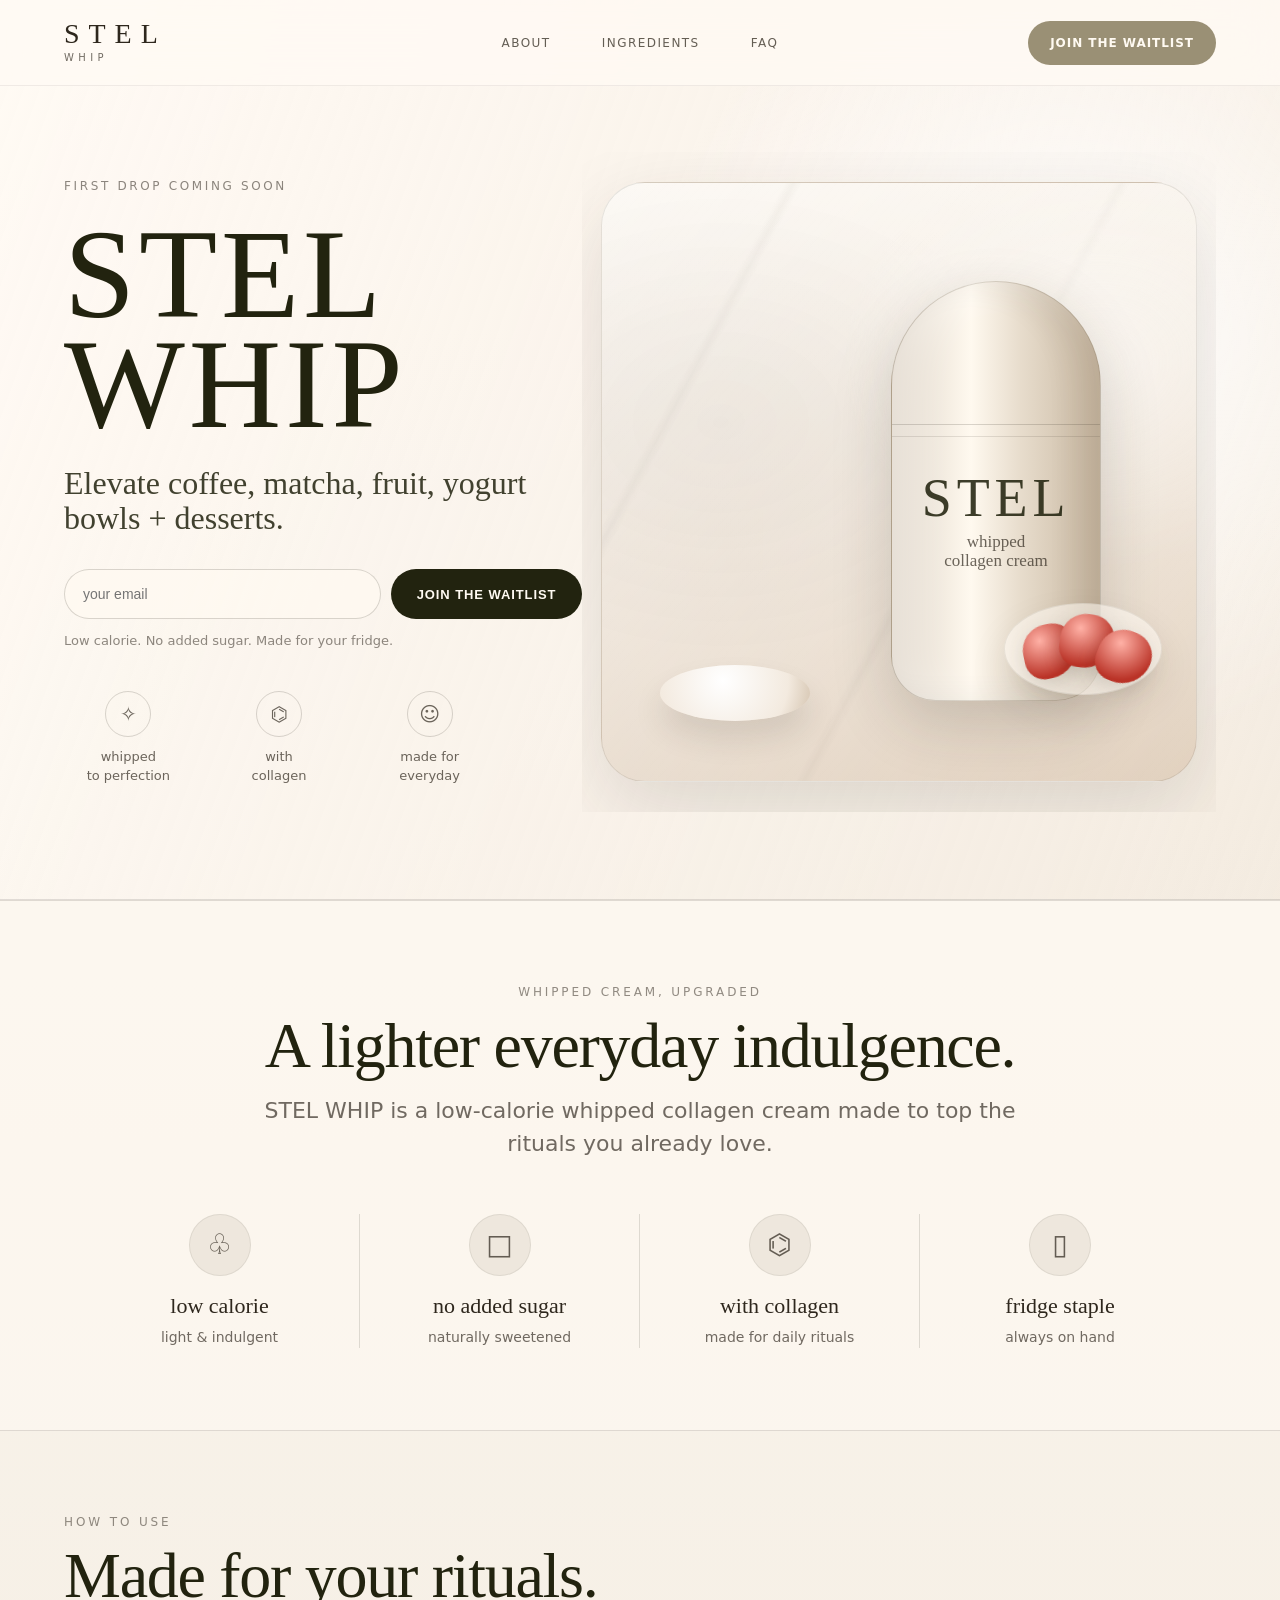
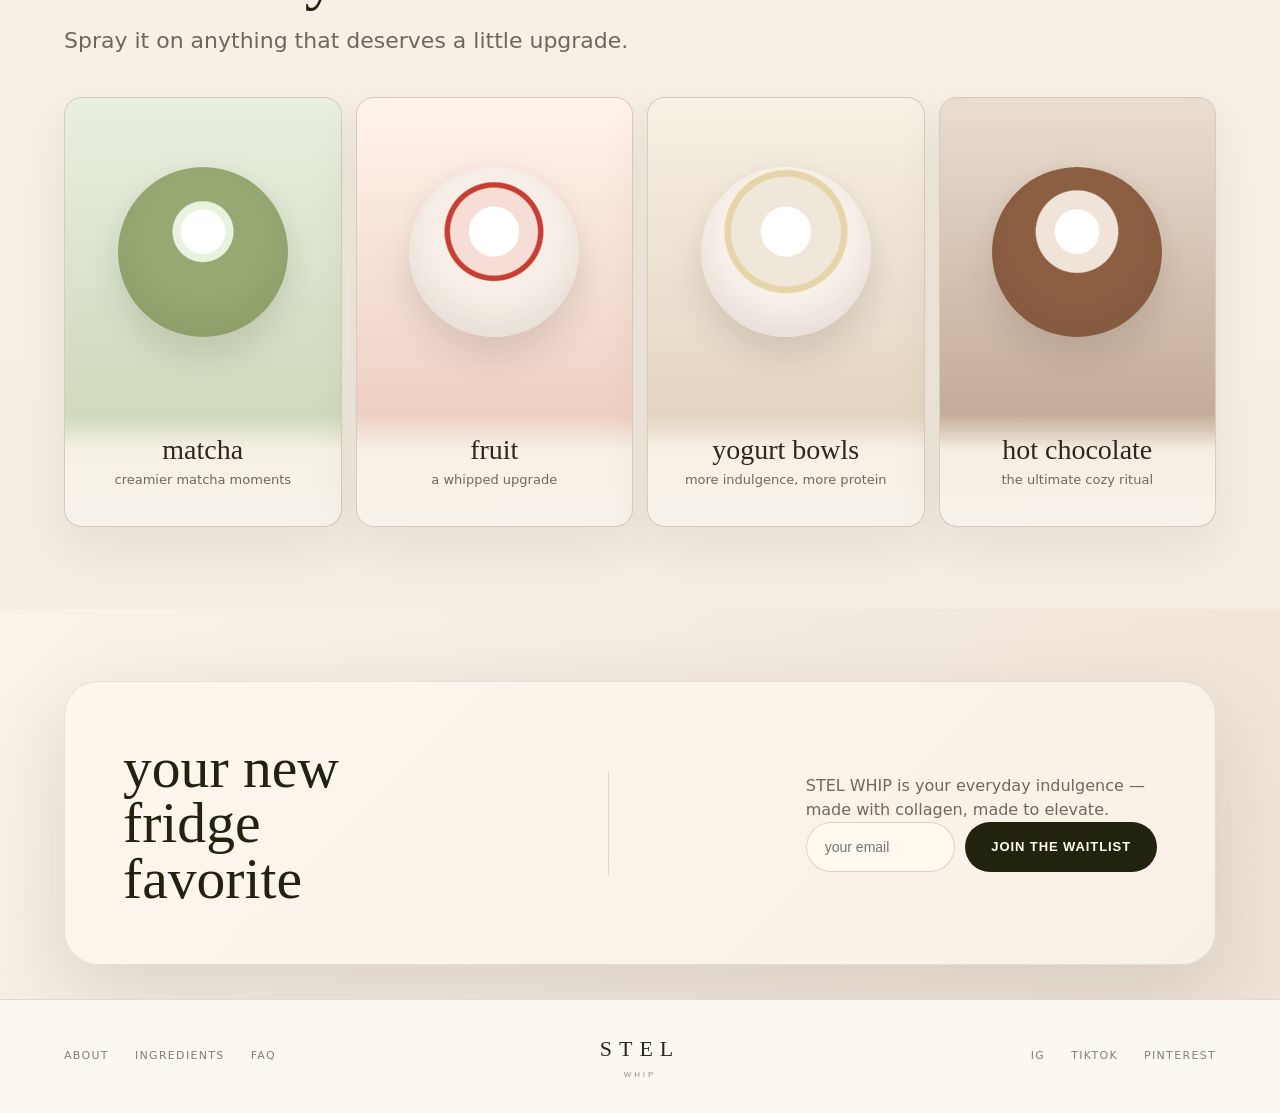
==== index.html @ 12ab5736 "Add files via upload" ====
<!DOCTYPE html>
<html lang="en">
<head>
  <meta charset="UTF-8" />
  <meta name="viewport" content="width=device-width, initial-scale=1.0" />
  <title>STEL WHIP | Whipped Collagen Cream</title>
  <meta name="description" content="STEL WHIP is a low-calorie whipped collagen cream made for coffee, matcha, fruit, yogurt bowls and desserts. First drop coming soon." />
  <meta property="og:title" content="STEL WHIP | Whipped Collagen Cream" />
  <meta property="og:description" content="Low calorie. No added sugar. Made for your fridge." />
  <meta property="og:type" content="website" />
  <meta name="theme-color" content="#f8f3ea" />
  <style>
    :root{--cream:#f8f3ea;--cream-soft:#fbf8f2;--linen:#eee4d6;--sand:#d8c7b3;--taupe:#9b8b74;--olive:#22230f;--brown:#2e271d;--muted:rgba(46,39,29,.68);--line:rgba(46,39,29,.14);--white:#fffaf2;--shadow:0 28px 80px rgba(46,39,29,.13)}
    *{box-sizing:border-box;margin:0;padding:0}html{scroll-behavior:smooth;scroll-padding-top:92px}body{font-family:Inter,ui-sans-serif,system-ui,-apple-system,BlinkMacSystemFont,"Segoe UI",sans-serif;background:var(--cream);color:var(--brown);line-height:1.5;overflow-x:hidden}a{color:inherit;text-decoration:none}.page{min-height:100vh;background:linear-gradient(180deg,#fffaf4 0%,var(--cream) 42%,#f3eadf 100%)}
    .nav{position:fixed;inset:0 0 auto 0;z-index:50;height:86px;padding:20px clamp(20px,5vw,72px);display:grid;grid-template-columns:1fr auto 1fr;align-items:center;backdrop-filter:blur(20px);background:rgba(255,250,244,.78);border-bottom:1px solid rgba(46,39,29,.07)}.brand{justify-self:start;display:flex;flex-direction:column;align-items:flex-start;letter-spacing:.32em;font-family:Georgia,"Times New Roman",serif;font-size:28px;line-height:.86;font-weight:400}.brand small{margin-top:8px;font-family:Inter,ui-sans-serif,system-ui,sans-serif;font-size:10px;letter-spacing:.44em;color:var(--muted)}.nav-links{justify-self:center;display:flex;gap:clamp(22px,4vw,54px);align-items:center;color:rgba(46,39,29,.74);font-size:12px;letter-spacing:.12em;text-transform:uppercase}.nav-cta{justify-self:end;padding:13px 22px;border-radius:999px;background:#9a9075;color:var(--white);font-size:12px;font-weight:700;letter-spacing:.08em;text-transform:uppercase;transition:all .18s ease}.nav-cta:hover{transform:translateY(-1px);background:var(--olive)}
    .hero{min-height:100vh;display:grid;grid-template-columns:.9fr 1.1fr;align-items:center;padding:118px clamp(20px,5vw,72px) 54px;background:radial-gradient(circle at 83% 38%,rgba(255,255,255,.9),transparent 26rem),linear-gradient(110deg,rgba(255,250,244,.94),rgba(239,228,215,.55));border-bottom:1px solid var(--line)}.hero-content{position:relative;z-index:2;max-width:640px}.eyebrow{font-size:12px;letter-spacing:.22em;text-transform:uppercase;color:rgba(46,39,29,.55);margin-bottom:24px}h1{font-family:Georgia,"Times New Roman",serif;font-weight:400;font-size:clamp(76px,10vw,154px);letter-spacing:.03em;line-height:.86;color:var(--olive);margin-bottom:26px}.hero-copy{max-width:520px;font-family:Georgia,"Times New Roman",serif;font-size:clamp(24px,2.5vw,36px);line-height:1.12;color:rgba(34,35,15,.86);margin-bottom:32px}.waitlist-form{display:flex;gap:10px;max-width:560px}input[type=email]{width:100%;padding:16px 18px;border:1px solid rgba(46,39,29,.18);border-radius:999px;background:rgba(255,250,242,.72);color:var(--brown);font-size:14px;outline:none}button{border:0;border-radius:999px;padding:16px 26px;background:var(--olive);color:var(--white);font-weight:700;font-size:13px;letter-spacing:.07em;text-transform:uppercase;cursor:pointer;white-space:nowrap;transition:all .18s ease}button:hover{transform:translateY(-2px);box-shadow:0 18px 36px rgba(46,39,29,.18)}.microcopy{color:rgba(46,39,29,.54);font-size:13px;margin-top:12px}.hero-icons{display:grid;grid-template-columns:repeat(3,1fr);gap:22px;margin-top:40px;max-width:430px}.hero-icon{text-align:center;color:rgba(46,39,29,.7);font-size:13px}.hero-icon span{width:46px;height:46px;border:1px solid rgba(46,39,29,.18);border-radius:50%;display:grid;place-items:center;margin:0 auto 10px;font-size:20px}
    .hero-visual{min-height:660px;position:relative;display:flex;align-items:center;justify-content:center;overflow:hidden}.product-scene{position:relative;width:min(620px,94%);min-height:600px;border-radius:44px;background:linear-gradient(130deg,rgba(255,255,255,.56),rgba(255,255,255,.08)),linear-gradient(180deg,#f8f1e7,#dfcdb9);box-shadow:var(--shadow);border:1px solid rgba(46,39,29,.1);overflow:hidden}.marble-lines{position:absolute;inset:0;background:radial-gradient(ellipse at 20% 40%,rgba(46,39,29,.08),transparent 20rem),radial-gradient(ellipse at 84% 30%,rgba(255,255,255,.7),transparent 16rem),linear-gradient(118deg,transparent 20%,rgba(46,39,29,.06) 21%,transparent 22%,transparent 56%,rgba(46,39,29,.05) 57%,transparent 58%);opacity:.55}.bottle{position:absolute;right:16%;bottom:80px;width:210px;height:420px;border-radius:108px 108px 46px 46px;background:linear-gradient(90deg,#ded4c7 0%,#fff9ef 38%,#e7dccc 62%,#c7b69f 100%);border:1px solid rgba(46,39,29,.16);box-shadow:inset 28px 0 38px rgba(255,255,255,.3),inset -24px 0 30px rgba(46,39,29,.08),0 22px 60px rgba(46,39,29,.18)}.bottle:after{content:"";position:absolute;left:0;right:0;top:142px;height:1px;background:rgba(46,39,29,.18);box-shadow:0 12px 0 rgba(46,39,29,.12)}.bottle-logo{position:absolute;top:176px;left:50%;transform:translateX(-50%);font-family:Georgia,"Times New Roman",serif;font-size:54px;letter-spacing:.09em;color:rgba(34,35,15,.88)}.bottle-sub{position:absolute;top:250px;left:50%;width:150px;transform:translateX(-50%);text-align:center;font-family:Georgia,"Times New Roman",serif;font-size:17px;line-height:1.15;color:rgba(46,39,29,.7)}.berries{position:absolute;right:34px;bottom:86px;width:158px;height:92px;border-radius:50%;background:rgba(255,250,242,.56);border:1px solid rgba(46,39,29,.08);box-shadow:0 18px 38px rgba(46,39,29,.1)}.berries span{position:absolute;width:54px;height:54px;border-radius:52% 48% 60% 40%;background:radial-gradient(circle at 35% 28%,#ffb1a6,#ba3327 70%);filter:drop-shadow(0 6px 10px rgba(46,39,29,.15))}.berries span:nth-child(1){left:18px;top:20px;transform:rotate(-12deg)}.berries span:nth-child(2){left:55px;top:10px;transform:rotate(8deg)}.berries span:nth-child(3){left:92px;top:26px;transform:rotate(22deg)}.whip-dollop{position:absolute;left:58px;bottom:60px;width:150px;height:56px;border-radius:50%;background:radial-gradient(circle at 42% 28%,#fff,#f3eadf 68%,#d2c1ac);box-shadow:0 18px 30px rgba(46,39,29,.12)}
    section{padding:82px clamp(20px,5vw,72px)}.section-label{font-size:12px;letter-spacing:.24em;text-transform:uppercase;color:rgba(46,39,29,.52);margin-bottom:14px}.section-title{font-family:Georgia,"Times New Roman",serif;font-size:clamp(40px,5vw,72px);font-weight:400;line-height:.96;letter-spacing:-.02em;margin-bottom:18px;color:var(--olive)}.section-copy{max-width:760px;font-size:clamp(17px,1.8vw,22px);color:var(--muted)}.what{text-align:center;background:rgba(255,250,242,.56);border-top:1px solid var(--line);border-bottom:1px solid var(--line)}.what .section-copy{margin:0 auto}.pillars{padding-top:54px;display:grid;grid-template-columns:repeat(4,1fr);gap:0;max-width:1120px;margin:0 auto}.pillar{padding:0 28px;text-align:center;border-right:1px solid var(--line)}.pillar:last-child{border-right:0}.pillar-icon{width:62px;height:62px;margin:0 auto 18px;border-radius:50%;background:#eee7dd;border:1px solid rgba(46,39,29,.08);display:grid;place-items:center;font-size:28px;color:rgba(46,39,29,.72)}.pillar h3{font-family:Georgia,"Times New Roman",serif;font-size:22px;font-weight:400;line-height:1.1;margin-bottom:8px;color:var(--brown)}.pillar p{font-size:14px;color:var(--muted)}
    .use-grid{margin-top:40px;display:grid;grid-template-columns:repeat(4,1fr);gap:14px}.use-card{min-height:430px;border-radius:18px;overflow:hidden;position:relative;background:#e8dccd;border:1px solid rgba(46,39,29,.09);box-shadow:0 18px 50px rgba(46,39,29,.08)}.use-art{position:absolute;inset:0}.matcha .use-art{background:linear-gradient(180deg,#e8efe1,#c6d2ad)}.fruit .use-art{background:linear-gradient(180deg,#fff3eb,#e8c4b5)}.yogurt .use-art{background:linear-gradient(180deg,#f7f0e4,#dcccb6)}.hot-chocolate .use-art{background:linear-gradient(180deg,#e9ddd1,#b89a83)}.use-art:before{content:"";position:absolute;inset:24px 24px 104px;border-radius:18px;background:radial-gradient(circle at 50% 35%,#fff 0 8%,#f8f0e5 9% 26%,transparent 27%);filter:drop-shadow(0 16px 18px rgba(46,39,29,.11))}.use-art:after{content:"";position:absolute;left:50%;top:36%;transform:translate(-50%,-50%);width:170px;height:170px;border-radius:50%;box-shadow:inset 0 -18px 28px rgba(46,39,29,.08),0 20px 32px rgba(46,39,29,.12)}.matcha .use-art:after{background:radial-gradient(circle at 50% 38%,#fff 0 16%,#e9f2df 17% 22%,#96a972 23% 100%)}.fruit .use-art:after{background:radial-gradient(circle at 50% 38%,#fff 0 18%,#f6ded6 19% 32%,#c73e32 33% 36%,#f7efe7 37% 100%)}.yogurt .use-art:after{background:radial-gradient(circle at 50% 38%,#fff 0 18%,#efe7da 19% 40%,#e7d5aa 41% 45%,#f8f1e9 46% 100%)}.hot-chocolate .use-art:after{background:radial-gradient(circle at 50% 38%,#fff 0 16%,#f0e3d8 17% 30%,#8c5f43 31% 100%)}.use-text{position:absolute;left:0;right:0;bottom:0;min-height:112px;padding:22px 18px 26px;text-align:center;background:linear-gradient(180deg,rgba(248,243,234,0),rgba(248,243,234,.94) 32%,rgba(248,243,234,1))}.use-text h3{font-family:Georgia,"Times New Roman",serif;font-weight:400;font-size:28px;line-height:1;margin-bottom:8px}.use-text p{font-size:13px;color:var(--muted);line-height:1.25}.final-cta{padding:72px clamp(20px,5vw,72px) 34px;background:linear-gradient(135deg,#f9f3ea,#eee2d5)}.cta-panel{border-radius:34px;background:rgba(255,250,242,.58);border:1px solid rgba(46,39,29,.1);box-shadow:var(--shadow);padding:clamp(28px,5vw,58px);display:grid;grid-template-columns:.9fr 1fr 1.1fr;gap:38px;align-items:center}.cta-panel h2{font-family:Georgia,"Times New Roman",serif;font-weight:400;font-size:clamp(38px,4.5vw,68px);line-height:.96;color:var(--olive)}.cta-panel p{color:var(--muted);font-size:16px}.cta-panel .waitlist-form{margin:0;max-width:none}.divider{width:1px;height:104px;background:var(--line);justify-self:center}footer{padding:32px clamp(20px,5vw,72px);display:grid;grid-template-columns:1fr auto 1fr;align-items:center;gap:24px;color:rgba(46,39,29,.58);font-size:11px;letter-spacing:.12em;text-transform:uppercase;border-top:1px solid var(--line);background:#fbf8f2}.footer-links,.footer-social{display:flex;gap:26px;align-items:center}.footer-social{justify-content:end}.footer-brand{font-family:Georgia,"Times New Roman",serif;letter-spacing:.32em;font-size:22px;color:var(--brown);text-align:center}.footer-brand span{display:block;font-family:Inter,sans-serif;font-size:8px;letter-spacing:.36em;margin-top:4px;color:rgba(46,39,29,.5)}
    @media(max-width:1020px){.nav{grid-template-columns:1fr auto}.nav-links{display:none}.hero{grid-template-columns:1fr;padding-top:126px}.hero-visual{min-height:560px}.pillars{grid-template-columns:repeat(2,1fr);row-gap:36px}.pillar:nth-child(2){border-right:0}.use-grid{grid-template-columns:repeat(2,1fr)}.cta-panel{grid-template-columns:1fr}.divider{display:none}footer{grid-template-columns:1fr;text-align:center}.footer-links,.footer-social{justify-content:center;flex-wrap:wrap}}@media(max-width:640px){.nav{height:76px;padding:16px 18px}.brand{font-size:24px}.nav-cta{padding:11px 15px;font-size:11px}.hero{padding:108px 20px 44px}.waitlist-form{flex-direction:column}button,input[type=email]{width:100%}.product-scene{min-height:480px}.bottle{width:168px;height:338px;right:18%;bottom:74px}.bottle-logo{font-size:42px;top:142px}.bottle-sub{top:204px;font-size:14px}.berries{right:18px;bottom:70px;transform:scale(.75);transform-origin:bottom right}.whip-dollop{left:26px;bottom:52px;transform:scale(.82);transform-origin:bottom left}section{padding:64px 20px}.pillars{grid-template-columns:1fr}.pillar{border-right:0;border-bottom:1px solid var(--line);padding:28px 0}.pillar:last-child{border-bottom:0}.use-grid{grid-template-columns:1fr}.use-card{min-height:380px}.cta-panel{padding:28px}}
  </style>
</head>
<body>
  <div class="page">
    <nav class="nav" aria-label="Primary navigation"><a class="brand" href="#top" aria-label="STEL WHIP home">STEL<small>WHIP</small></a><div class="nav-links"><a href="#about">About</a><a href="#ingredients">Ingredients</a><a href="#faq">FAQ</a></div><a class="nav-cta" href="#waitlist">Join the waitlist</a></nav>
    <main id="top">
      <section class="hero" aria-labelledby="hero-title"><div class="hero-content"><p class="eyebrow">First drop coming soon</p><h1 id="hero-title">STEL<br>WHIP</h1><p class="hero-copy">Elevate coffee, matcha, fruit, yogurt bowls + desserts.</p><form class="waitlist-form" name="stel-waitlist" method="POST" data-netlify="true" netlify-honeypot="bot-field" action="/success.html"><input type="hidden" name="form-name" value="stel-waitlist" /><p style="display:none"><label>Don’t fill this out if you’re human: <input name="bot-field" /></label></p><label for="hero-email" style="position:absolute;left:-9999px;">Email address</label><input id="hero-email" type="email" name="email" placeholder="your email" required /><button type="submit">Join the waitlist</button></form><p class="microcopy">Low calorie. No added sugar. Made for your fridge.</p><div class="hero-icons" aria-label="Product highlights"><div class="hero-icon"><span>✧</span><p>whipped<br>to perfection</p></div><div class="hero-icon"><span>⌬</span><p>with<br>collagen</p></div><div class="hero-icon"><span>☺</span><p>made for<br>everyday</p></div></div></div><div class="hero-visual" aria-label="STEL WHIP product visual"><div class="product-scene"><div class="marble-lines"></div><div class="bottle"><div class="bottle-logo">STEL</div><div class="bottle-sub">whipped<br>collagen cream</div></div><div class="berries" aria-hidden="true"><span></span><span></span><span></span></div><div class="whip-dollop" aria-hidden="true"></div></div></div></section>
      <section class="what" id="about" aria-labelledby="about-title"><p class="section-label">Whipped cream, upgraded</p><h2 class="section-title" id="about-title">A lighter everyday indulgence.</h2><p class="section-copy">STEL WHIP is a low-calorie whipped collagen cream made to top the rituals you already love.</p><div class="pillars" id="ingredients" aria-label="STEL WHIP benefits"><div class="pillar"><div class="pillar-icon">♧</div><h3>low calorie</h3><p>light & indulgent</p></div><div class="pillar"><div class="pillar-icon">□</div><h3>no added sugar</h3><p>naturally sweetened</p></div><div class="pillar"><div class="pillar-icon">⌬</div><h3>with collagen</h3><p>made for daily rituals</p></div><div class="pillar"><div class="pillar-icon">▯</div><h3>fridge staple</h3><p>always on hand</p></div></div></section>
      <section id="faq" aria-labelledby="use-title"><p class="section-label">How to use</p><h2 class="section-title" id="use-title">Made for your rituals.</h2><p class="section-copy">Spray it on anything that deserves a little upgrade.</p><div class="use-grid"><article class="use-card matcha"><div class="use-art"></div><div class="use-text"><h3>matcha</h3><p>creamier matcha moments</p></div></article><article class="use-card fruit"><div class="use-art"></div><div class="use-text"><h3>fruit</h3><p>a whipped upgrade</p></div></article><article class="use-card yogurt"><div class="use-art"></div><div class="use-text"><h3>yogurt bowls</h3><p>more indulgence, more protein</p></div></article><article class="use-card hot-chocolate"><div class="use-art"></div><div class="use-text"><h3>hot chocolate</h3><p>the ultimate cozy ritual</p></div></article></div></section>
      <section class="final-cta" id="waitlist" aria-labelledby="waitlist-title"><div class="cta-panel"><h2 id="waitlist-title">your new<br>fridge favorite</h2><div class="divider" aria-hidden="true"></div><div><p>STEL WHIP is your everyday indulgence — made with collagen, made to elevate.</p><form class="waitlist-form" name="stel-waitlist-bottom" method="POST" data-netlify="true" netlify-honeypot="bot-field" action="/success.html"><input type="hidden" name="form-name" value="stel-waitlist-bottom" /><p style="display:none"><label>Don’t fill this out if you’re human: <input name="bot-field" /></label></p><label for="bottom-email" style="position:absolute;left:-9999px;">Email address</label><input id="bottom-email" type="email" name="email" placeholder="your email" required /><button type="submit">Join the waitlist</button></form></div></div></section>
    </main>
    <footer><div class="footer-links"><a href="#about">About</a><a href="#ingredients">Ingredients</a><a href="#faq">FAQ</a></div><div class="footer-brand">STEL<span>WHIP</span></div><div class="footer-social"><span>IG</span><span>TikTok</span><span>Pinterest</span></div></footer>
  </div>
  <script>document.addEventListener('DOMContentLoaded',()=>{document.querySelectorAll('a[href^="#"]').forEach(anchor=>{anchor.addEventListener('click',event=>{const target=document.querySelector(anchor.getAttribute('href'));if(!target)return;event.preventDefault();target.scrollIntoView({behavior:'smooth',block:'start'});});});});</script>
</body>
</html>
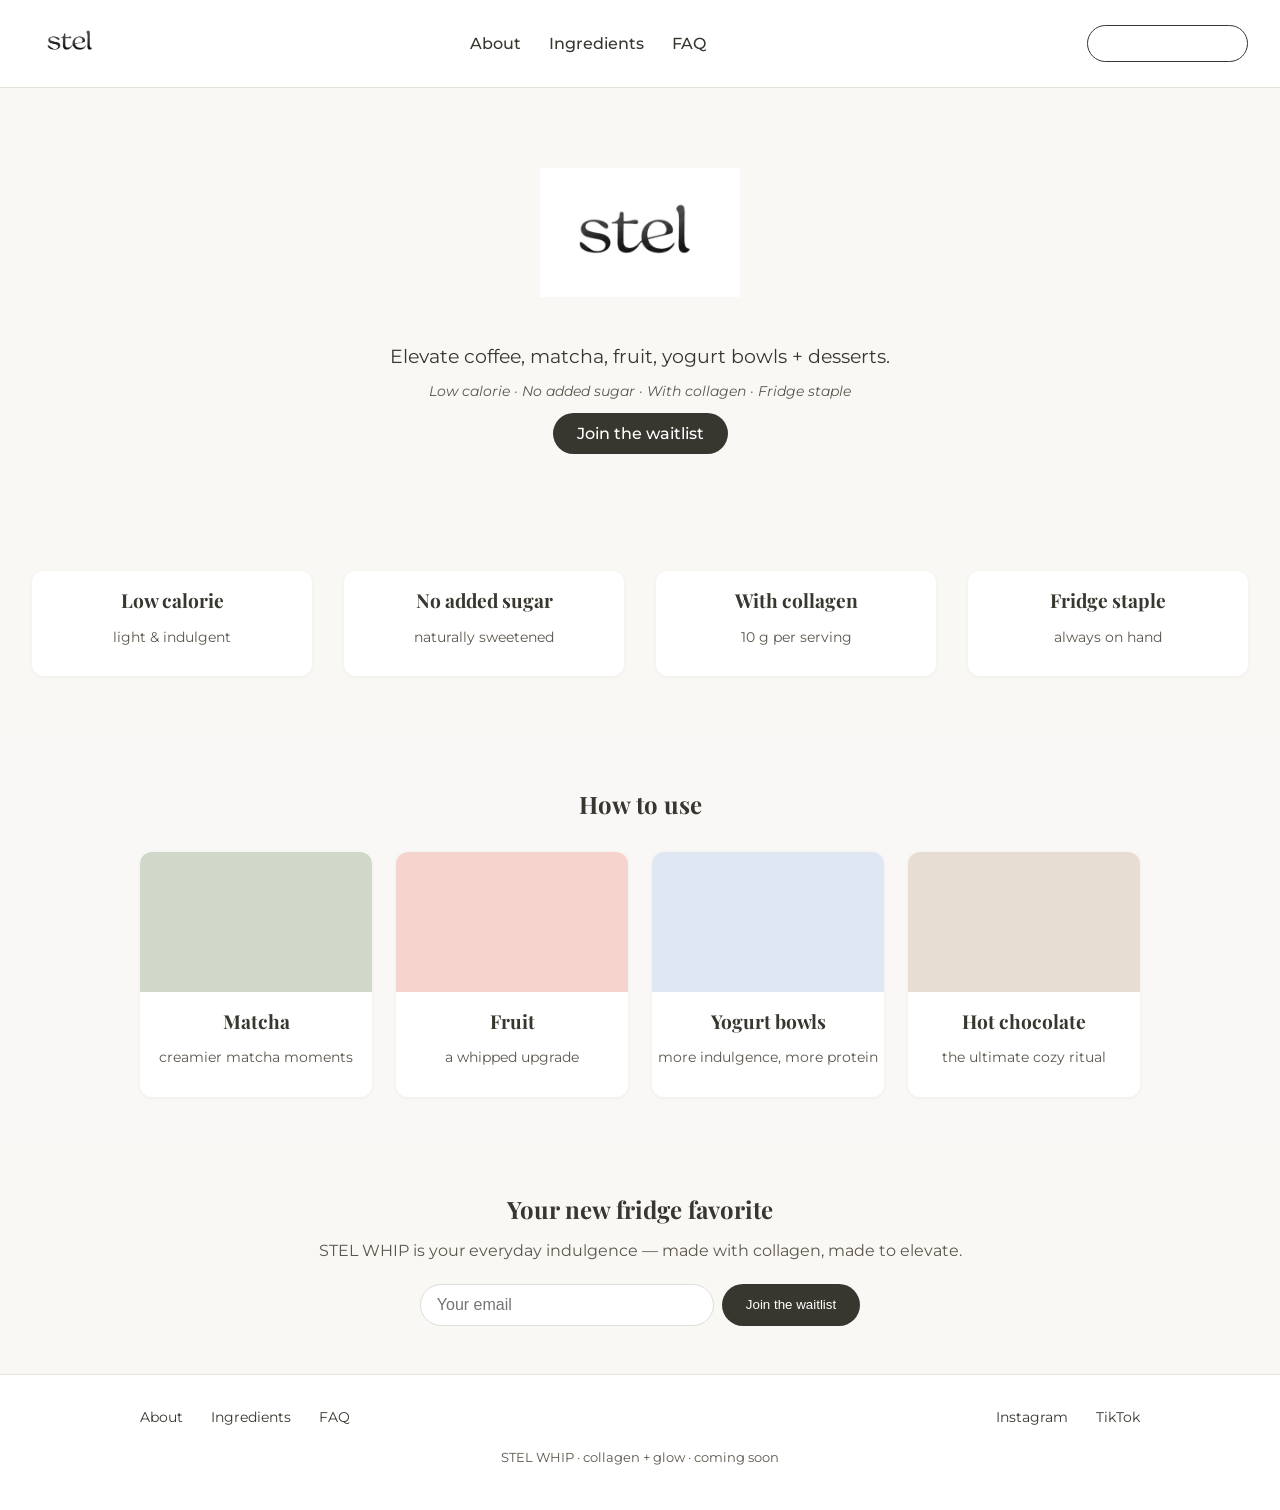
==== commit 747452cd: "Update STEL logo and social links" ====
--- a/index.html
+++ b/index.html
@@ -1,36 +1,111 @@
 <!DOCTYPE html>
 <html lang="en">
 <head>
-  <meta charset="UTF-8" />
-  <meta name="viewport" content="width=device-width, initial-scale=1.0" />
-  <title>STEL WHIP | Whipped Collagen Cream</title>
-  <meta name="description" content="STEL WHIP is a low-calorie whipped collagen cream made for coffee, matcha, fruit, yogurt bowls and desserts. First drop coming soon." />
-  <meta property="og:title" content="STEL WHIP | Whipped Collagen Cream" />
-  <meta property="og:description" content="Low calorie. No added sugar. Made for your fridge." />
-  <meta property="og:type" content="website" />
-  <meta name="theme-color" content="#f8f3ea" />
-  <style>
-    :root{--cream:#f8f3ea;--cream-soft:#fbf8f2;--linen:#eee4d6;--sand:#d8c7b3;--taupe:#9b8b74;--olive:#22230f;--brown:#2e271d;--muted:rgba(46,39,29,.68);--line:rgba(46,39,29,.14);--white:#fffaf2;--shadow:0 28px 80px rgba(46,39,29,.13)}
-    *{box-sizing:border-box;margin:0;padding:0}html{scroll-behavior:smooth;scroll-padding-top:92px}body{font-family:Inter,ui-sans-serif,system-ui,-apple-system,BlinkMacSystemFont,"Segoe UI",sans-serif;background:var(--cream);color:var(--brown);line-height:1.5;overflow-x:hidden}a{color:inherit;text-decoration:none}.page{min-height:100vh;background:linear-gradient(180deg,#fffaf4 0%,var(--cream) 42%,#f3eadf 100%)}
-    .nav{position:fixed;inset:0 0 auto 0;z-index:50;height:86px;padding:20px clamp(20px,5vw,72px);display:grid;grid-template-columns:1fr auto 1fr;align-items:center;backdrop-filter:blur(20px);background:rgba(255,250,244,.78);border-bottom:1px solid rgba(46,39,29,.07)}.brand{justify-self:start;display:flex;flex-direction:column;align-items:flex-start;letter-spacing:.32em;font-family:Georgia,"Times New Roman",serif;font-size:28px;line-height:.86;font-weight:400}.brand small{margin-top:8px;font-family:Inter,ui-sans-serif,system-ui,sans-serif;font-size:10px;letter-spacing:.44em;color:var(--muted)}.nav-links{justify-self:center;display:flex;gap:clamp(22px,4vw,54px);align-items:center;color:rgba(46,39,29,.74);font-size:12px;letter-spacing:.12em;text-transform:uppercase}.nav-cta{justify-self:end;padding:13px 22px;border-radius:999px;background:#9a9075;color:var(--white);font-size:12px;font-weight:700;letter-spacing:.08em;text-transform:uppercase;transition:all .18s ease}.nav-cta:hover{transform:translateY(-1px);background:var(--olive)}
-    .hero{min-height:100vh;display:grid;grid-template-columns:.9fr 1.1fr;align-items:center;padding:118px clamp(20px,5vw,72px) 54px;background:radial-gradient(circle at 83% 38%,rgba(255,255,255,.9),transparent 26rem),linear-gradient(110deg,rgba(255,250,244,.94),rgba(239,228,215,.55));border-bottom:1px solid var(--line)}.hero-content{position:relative;z-index:2;max-width:640px}.eyebrow{font-size:12px;letter-spacing:.22em;text-transform:uppercase;color:rgba(46,39,29,.55);margin-bottom:24px}h1{font-family:Georgia,"Times New Roman",serif;font-weight:400;font-size:clamp(76px,10vw,154px);letter-spacing:.03em;line-height:.86;color:var(--olive);margin-bottom:26px}.hero-copy{max-width:520px;font-family:Georgia,"Times New Roman",serif;font-size:clamp(24px,2.5vw,36px);line-height:1.12;color:rgba(34,35,15,.86);margin-bottom:32px}.waitlist-form{display:flex;gap:10px;max-width:560px}input[type=email]{width:100%;padding:16px 18px;border:1px solid rgba(46,39,29,.18);border-radius:999px;background:rgba(255,250,242,.72);color:var(--brown);font-size:14px;outline:none}button{border:0;border-radius:999px;padding:16px 26px;background:var(--olive);color:var(--white);font-weight:700;font-size:13px;letter-spacing:.07em;text-transform:uppercase;cursor:pointer;white-space:nowrap;transition:all .18s ease}button:hover{transform:translateY(-2px);box-shadow:0 18px 36px rgba(46,39,29,.18)}.microcopy{color:rgba(46,39,29,.54);font-size:13px;margin-top:12px}.hero-icons{display:grid;grid-template-columns:repeat(3,1fr);gap:22px;margin-top:40px;max-width:430px}.hero-icon{text-align:center;color:rgba(46,39,29,.7);font-size:13px}.hero-icon span{width:46px;height:46px;border:1px solid rgba(46,39,29,.18);border-radius:50%;display:grid;place-items:center;margin:0 auto 10px;font-size:20px}
-    .hero-visual{min-height:660px;position:relative;display:flex;align-items:center;justify-content:center;overflow:hidden}.product-scene{position:relative;width:min(620px,94%);min-height:600px;border-radius:44px;background:linear-gradient(130deg,rgba(255,255,255,.56),rgba(255,255,255,.08)),linear-gradient(180deg,#f8f1e7,#dfcdb9);box-shadow:var(--shadow);border:1px solid rgba(46,39,29,.1);overflow:hidden}.marble-lines{position:absolute;inset:0;background:radial-gradient(ellipse at 20% 40%,rgba(46,39,29,.08),transparent 20rem),radial-gradient(ellipse at 84% 30%,rgba(255,255,255,.7),transparent 16rem),linear-gradient(118deg,transparent 20%,rgba(46,39,29,.06) 21%,transparent 22%,transparent 56%,rgba(46,39,29,.05) 57%,transparent 58%);opacity:.55}.bottle{position:absolute;right:16%;bottom:80px;width:210px;height:420px;border-radius:108px 108px 46px 46px;background:linear-gradient(90deg,#ded4c7 0%,#fff9ef 38%,#e7dccc 62%,#c7b69f 100%);border:1px solid rgba(46,39,29,.16);box-shadow:inset 28px 0 38px rgba(255,255,255,.3),inset -24px 0 30px rgba(46,39,29,.08),0 22px 60px rgba(46,39,29,.18)}.bottle:after{content:"";position:absolute;left:0;right:0;top:142px;height:1px;background:rgba(46,39,29,.18);box-shadow:0 12px 0 rgba(46,39,29,.12)}.bottle-logo{position:absolute;top:176px;left:50%;transform:translateX(-50%);font-family:Georgia,"Times New Roman",serif;font-size:54px;letter-spacing:.09em;color:rgba(34,35,15,.88)}.bottle-sub{position:absolute;top:250px;left:50%;width:150px;transform:translateX(-50%);text-align:center;font-family:Georgia,"Times New Roman",serif;font-size:17px;line-height:1.15;color:rgba(46,39,29,.7)}.berries{position:absolute;right:34px;bottom:86px;width:158px;height:92px;border-radius:50%;background:rgba(255,250,242,.56);border:1px solid rgba(46,39,29,.08);box-shadow:0 18px 38px rgba(46,39,29,.1)}.berries span{position:absolute;width:54px;height:54px;border-radius:52% 48% 60% 40%;background:radial-gradient(circle at 35% 28%,#ffb1a6,#ba3327 70%);filter:drop-shadow(0 6px 10px rgba(46,39,29,.15))}.berries span:nth-child(1){left:18px;top:20px;transform:rotate(-12deg)}.berries span:nth-child(2){left:55px;top:10px;transform:rotate(8deg)}.berries span:nth-child(3){left:92px;top:26px;transform:rotate(22deg)}.whip-dollop{position:absolute;left:58px;bottom:60px;width:150px;height:56px;border-radius:50%;background:radial-gradient(circle at 42% 28%,#fff,#f3eadf 68%,#d2c1ac);box-shadow:0 18px 30px rgba(46,39,29,.12)}
-    section{padding:82px clamp(20px,5vw,72px)}.section-label{font-size:12px;letter-spacing:.24em;text-transform:uppercase;color:rgba(46,39,29,.52);margin-bottom:14px}.section-title{font-family:Georgia,"Times New Roman",serif;font-size:clamp(40px,5vw,72px);font-weight:400;line-height:.96;letter-spacing:-.02em;margin-bottom:18px;color:var(--olive)}.section-copy{max-width:760px;font-size:clamp(17px,1.8vw,22px);color:var(--muted)}.what{text-align:center;background:rgba(255,250,242,.56);border-top:1px solid var(--line);border-bottom:1px solid var(--line)}.what .section-copy{margin:0 auto}.pillars{padding-top:54px;display:grid;grid-template-columns:repeat(4,1fr);gap:0;max-width:1120px;margin:0 auto}.pillar{padding:0 28px;text-align:center;border-right:1px solid var(--line)}.pillar:last-child{border-right:0}.pillar-icon{width:62px;height:62px;margin:0 auto 18px;border-radius:50%;background:#eee7dd;border:1px solid rgba(46,39,29,.08);display:grid;place-items:center;font-size:28px;color:rgba(46,39,29,.72)}.pillar h3{font-family:Georgia,"Times New Roman",serif;font-size:22px;font-weight:400;line-height:1.1;margin-bottom:8px;color:var(--brown)}.pillar p{font-size:14px;color:var(--muted)}
-    .use-grid{margin-top:40px;display:grid;grid-template-columns:repeat(4,1fr);gap:14px}.use-card{min-height:430px;border-radius:18px;overflow:hidden;position:relative;background:#e8dccd;border:1px solid rgba(46,39,29,.09);box-shadow:0 18px 50px rgba(46,39,29,.08)}.use-art{position:absolute;inset:0}.matcha .use-art{background:linear-gradient(180deg,#e8efe1,#c6d2ad)}.fruit .use-art{background:linear-gradient(180deg,#fff3eb,#e8c4b5)}.yogurt .use-art{background:linear-gradient(180deg,#f7f0e4,#dcccb6)}.hot-chocolate .use-art{background:linear-gradient(180deg,#e9ddd1,#b89a83)}.use-art:before{content:"";position:absolute;inset:24px 24px 104px;border-radius:18px;background:radial-gradient(circle at 50% 35%,#fff 0 8%,#f8f0e5 9% 26%,transparent 27%);filter:drop-shadow(0 16px 18px rgba(46,39,29,.11))}.use-art:after{content:"";position:absolute;left:50%;top:36%;transform:translate(-50%,-50%);width:170px;height:170px;border-radius:50%;box-shadow:inset 0 -18px 28px rgba(46,39,29,.08),0 20px 32px rgba(46,39,29,.12)}.matcha .use-art:after{background:radial-gradient(circle at 50% 38%,#fff 0 16%,#e9f2df 17% 22%,#96a972 23% 100%)}.fruit .use-art:after{background:radial-gradient(circle at 50% 38%,#fff 0 18%,#f6ded6 19% 32%,#c73e32 33% 36%,#f7efe7 37% 100%)}.yogurt .use-art:after{background:radial-gradient(circle at 50% 38%,#fff 0 18%,#efe7da 19% 40%,#e7d5aa 41% 45%,#f8f1e9 46% 100%)}.hot-chocolate .use-art:after{background:radial-gradient(circle at 50% 38%,#fff 0 16%,#f0e3d8 17% 30%,#8c5f43 31% 100%)}.use-text{position:absolute;left:0;right:0;bottom:0;min-height:112px;padding:22px 18px 26px;text-align:center;background:linear-gradient(180deg,rgba(248,243,234,0),rgba(248,243,234,.94) 32%,rgba(248,243,234,1))}.use-text h3{font-family:Georgia,"Times New Roman",serif;font-weight:400;font-size:28px;line-height:1;margin-bottom:8px}.use-text p{font-size:13px;color:var(--muted);line-height:1.25}.final-cta{padding:72px clamp(20px,5vw,72px) 34px;background:linear-gradient(135deg,#f9f3ea,#eee2d5)}.cta-panel{border-radius:34px;background:rgba(255,250,242,.58);border:1px solid rgba(46,39,29,.1);box-shadow:var(--shadow);padding:clamp(28px,5vw,58px);display:grid;grid-template-columns:.9fr 1fr 1.1fr;gap:38px;align-items:center}.cta-panel h2{font-family:Georgia,"Times New Roman",serif;font-weight:400;font-size:clamp(38px,4.5vw,68px);line-height:.96;color:var(--olive)}.cta-panel p{color:var(--muted);font-size:16px}.cta-panel .waitlist-form{margin:0;max-width:none}.divider{width:1px;height:104px;background:var(--line);justify-self:center}footer{padding:32px clamp(20px,5vw,72px);display:grid;grid-template-columns:1fr auto 1fr;align-items:center;gap:24px;color:rgba(46,39,29,.58);font-size:11px;letter-spacing:.12em;text-transform:uppercase;border-top:1px solid var(--line);background:#fbf8f2}.footer-links,.footer-social{display:flex;gap:26px;align-items:center}.footer-social{justify-content:end}.footer-brand{font-family:Georgia,"Times New Roman",serif;letter-spacing:.32em;font-size:22px;color:var(--brown);text-align:center}.footer-brand span{display:block;font-family:Inter,sans-serif;font-size:8px;letter-spacing:.36em;margin-top:4px;color:rgba(46,39,29,.5)}
-    @media(max-width:1020px){.nav{grid-template-columns:1fr auto}.nav-links{display:none}.hero{grid-template-columns:1fr;padding-top:126px}.hero-visual{min-height:560px}.pillars{grid-template-columns:repeat(2,1fr);row-gap:36px}.pillar:nth-child(2){border-right:0}.use-grid{grid-template-columns:repeat(2,1fr)}.cta-panel{grid-template-columns:1fr}.divider{display:none}footer{grid-template-columns:1fr;text-align:center}.footer-links,.footer-social{justify-content:center;flex-wrap:wrap}}@media(max-width:640px){.nav{height:76px;padding:16px 18px}.brand{font-size:24px}.nav-cta{padding:11px 15px;font-size:11px}.hero{padding:108px 20px 44px}.waitlist-form{flex-direction:column}button,input[type=email]{width:100%}.product-scene{min-height:480px}.bottle{width:168px;height:338px;right:18%;bottom:74px}.bottle-logo{font-size:42px;top:142px}.bottle-sub{top:204px;font-size:14px}.berries{right:18px;bottom:70px;transform:scale(.75);transform-origin:bottom right}.whip-dollop{left:26px;bottom:52px;transform:scale(.82);transform-origin:bottom left}section{padding:64px 20px}.pillars{grid-template-columns:1fr}.pillar{border-right:0;border-bottom:1px solid var(--line);padding:28px 0}.pillar:last-child{border-bottom:0}.use-grid{grid-template-columns:1fr}.use-card{min-height:380px}.cta-panel{padding:28px}}
-  </style>
+  <meta charset="UTF-8">
+  <meta name="viewport" content="width=device-width, initial-scale=1.0">
+  <title>STEL WHIP</title>
+  <link rel="stylesheet" href="styles.css">
+  <!-- Fonts -->
+  <link rel="preconnect" href="https://fonts.googleapis.com">
+  <link rel="preconnect" href="https://fonts.gstatic.com" crossorigin>
+  <link href="https://fonts.googleapis.com/css2?family=Playfair+Display:wght@400;500;700&family=Montserrat:wght@300;400;500;600;700&display=swap" rel="stylesheet">
 </head>
 <body>
-  <div class="page">
-    <nav class="nav" aria-label="Primary navigation"><a class="brand" href="#top" aria-label="STEL WHIP home">STEL<small>WHIP</small></a><div class="nav-links"><a href="#about">About</a><a href="#ingredients">Ingredients</a><a href="#faq">FAQ</a></div><a class="nav-cta" href="#waitlist">Join the waitlist</a></nav>
-    <main id="top">
-      <section class="hero" aria-labelledby="hero-title"><div class="hero-content"><p class="eyebrow">First drop coming soon</p><h1 id="hero-title">STEL<br>WHIP</h1><p class="hero-copy">Elevate coffee, matcha, fruit, yogurt bowls + desserts.</p><form class="waitlist-form" name="stel-waitlist" method="POST" data-netlify="true" netlify-honeypot="bot-field" action="/success.html"><input type="hidden" name="form-name" value="stel-waitlist" /><p style="display:none"><label>Don’t fill this out if you’re human: <input name="bot-field" /></label></p><label for="hero-email" style="position:absolute;left:-9999px;">Email address</label><input id="hero-email" type="email" name="email" placeholder="your email" required /><button type="submit">Join the waitlist</button></form><p class="microcopy">Low calorie. No added sugar. Made for your fridge.</p><div class="hero-icons" aria-label="Product highlights"><div class="hero-icon"><span>✧</span><p>whipped<br>to perfection</p></div><div class="hero-icon"><span>⌬</span><p>with<br>collagen</p></div><div class="hero-icon"><span>☺</span><p>made for<br>everyday</p></div></div></div><div class="hero-visual" aria-label="STEL WHIP product visual"><div class="product-scene"><div class="marble-lines"></div><div class="bottle"><div class="bottle-logo">STEL</div><div class="bottle-sub">whipped<br>collagen cream</div></div><div class="berries" aria-hidden="true"><span></span><span></span><span></span></div><div class="whip-dollop" aria-hidden="true"></div></div></div></section>
-      <section class="what" id="about" aria-labelledby="about-title"><p class="section-label">Whipped cream, upgraded</p><h2 class="section-title" id="about-title">A lighter everyday indulgence.</h2><p class="section-copy">STEL WHIP is a low-calorie whipped collagen cream made to top the rituals you already love.</p><div class="pillars" id="ingredients" aria-label="STEL WHIP benefits"><div class="pillar"><div class="pillar-icon">♧</div><h3>low calorie</h3><p>light & indulgent</p></div><div class="pillar"><div class="pillar-icon">□</div><h3>no added sugar</h3><p>naturally sweetened</p></div><div class="pillar"><div class="pillar-icon">⌬</div><h3>with collagen</h3><p>made for daily rituals</p></div><div class="pillar"><div class="pillar-icon">▯</div><h3>fridge staple</h3><p>always on hand</p></div></div></section>
-      <section id="faq" aria-labelledby="use-title"><p class="section-label">How to use</p><h2 class="section-title" id="use-title">Made for your rituals.</h2><p class="section-copy">Spray it on anything that deserves a little upgrade.</p><div class="use-grid"><article class="use-card matcha"><div class="use-art"></div><div class="use-text"><h3>matcha</h3><p>creamier matcha moments</p></div></article><article class="use-card fruit"><div class="use-art"></div><div class="use-text"><h3>fruit</h3><p>a whipped upgrade</p></div></article><article class="use-card yogurt"><div class="use-art"></div><div class="use-text"><h3>yogurt bowls</h3><p>more indulgence, more protein</p></div></article><article class="use-card hot-chocolate"><div class="use-art"></div><div class="use-text"><h3>hot chocolate</h3><p>the ultimate cozy ritual</p></div></article></div></section>
-      <section class="final-cta" id="waitlist" aria-labelledby="waitlist-title"><div class="cta-panel"><h2 id="waitlist-title">your new<br>fridge favorite</h2><div class="divider" aria-hidden="true"></div><div><p>STEL WHIP is your everyday indulgence — made with collagen, made to elevate.</p><form class="waitlist-form" name="stel-waitlist-bottom" method="POST" data-netlify="true" netlify-honeypot="bot-field" action="/success.html"><input type="hidden" name="form-name" value="stel-waitlist-bottom" /><p style="display:none"><label>Don’t fill this out if you’re human: <input name="bot-field" /></label></p><label for="bottom-email" style="position:absolute;left:-9999px;">Email address</label><input id="bottom-email" type="email" name="email" placeholder="your email" required /><button type="submit">Join the waitlist</button></form></div></div></section>
-    </main>
-    <footer><div class="footer-links"><a href="#about">About</a><a href="#ingredients">Ingredients</a><a href="#faq">FAQ</a></div><div class="footer-brand">STEL<span>WHIP</span></div><div class="footer-social"><span>IG</span><span>TikTok</span><span>Pinterest</span></div></footer>
-  </div>
-  <script>document.addEventListener('DOMContentLoaded',()=>{document.querySelectorAll('a[href^="#"]').forEach(anchor=>{anchor.addEventListener('click',event=>{const target=document.querySelector(anchor.getAttribute('href'));if(!target)return;event.preventDefault();target.scrollIntoView({behavior:'smooth',block:'start'});});});});</script>
+  <!-- Navigation -->
+  <header class="nav">
+    <div class="nav-left">
+      <a href="#"><img src="assets/stel-logo.jpg" alt="STEL logo" class="logo"></a>
+    </div>
+    <nav class="nav-links">
+      <a href="#about">About</a>
+      <a href="#ingredients">Ingredients</a>
+      <a href="#faq">FAQ</a>
+    </nav>
+    <div class="nav-cta">
+      <a href="#waitlist" class="btn btn-primary">Join the waitlist</a>
+    </div>
+  </header>
+
+  <!-- Hero Section -->
+  <section class="hero">
+    <img src="assets/stel-logo.jpg" alt="STEL logo" class="hero-logo">
+    <p class="hero-subtitle">Elevate coffee, matcha, fruit, yogurt bowls + desserts.</p>
+    <p class="hero-tagline">Low calorie · No added sugar · With collagen · Fridge staple</p>
+    <a href="#waitlist" class="hero-btn btn btn-primary">Join the waitlist</a>
+  </section>
+
+  <!-- Benefits -->
+  <section class="benefits" id="benefits">
+    <div class="benefit-item">
+      <h3>Low calorie</h3>
+      <p>light &amp; indulgent</p>
+    </div>
+    <div class="benefit-item">
+      <h3>No added sugar</h3>
+      <p>naturally sweetened</p>
+    </div>
+    <div class="benefit-item">
+      <h3>With collagen</h3>
+      <p>10&nbsp;g per serving</p>
+    </div>
+    <div class="benefit-item">
+      <h3>Fridge staple</h3>
+      <p>always on hand</p>
+    </div>
+  </section>
+
+  <!-- How to Use -->
+  <section class="how-to-use" id="how-to-use">
+    <h2>How to use</h2>
+    <div class="use-grid">
+      <div class="use-item">
+        <div class="use-image use-matcha"></div>
+        <h3>Matcha</h3>
+        <p>creamier matcha moments</p>
+      </div>
+      <div class="use-item">
+        <div class="use-image use-fruit"></div>
+        <h3>Fruit</h3>
+        <p>a whipped upgrade</p>
+      </div>
+      <div class="use-item">
+        <div class="use-image use-yogurt"></div>
+        <h3>Yogurt bowls</h3>
+        <p>more indulgence, more protein</p>
+      </div>
+      <div class="use-item">
+        <div class="use-image use-hot-chocolate"></div>
+        <h3>Hot chocolate</h3>
+        <p>the ultimate cozy ritual</p>
+      </div>
+    </div>
+  </section>
+
+  <!-- Waitlist / Signup -->
+  <section class="waitlist-section" id="waitlist">
+    <h2>Your new fridge favorite</h2>
+    <p>STEL&nbsp;WHIP is your everyday indulgence&nbsp;— made with collagen, made to elevate.</p>
+    <form name="waitlist" method="POST" netlify netlify-honeypot="bot-field" action="/success">
+      <input type="hidden" name="bot-field">
+      <input type="email" name="email" placeholder="Your email" required>
+      <button type="submit" class="btn btn-primary">Join the waitlist</button>
+    </form>
+  </section>
+
+  <!-- Footer -->
+  <footer>
+    <div class="footer-container">
+      <nav class="footer-nav">
+        <a href="#about">About</a>
+        <a href="#ingredients">Ingredients</a>
+        <a href="#faq">FAQ</a>
+      </nav>
+      <div class="social-links">
+        <a href="https://www.instagram.com/worldofstel" target="_blank" rel="noopener">Instagram</a>
+        <a href="https://www.tiktok.com/@worldofstel" target="_blank" rel="noopener">TikTok</a>
+      </div>
+    </div>
+    <p class="footer-copy">STEL&nbsp;WHIP · collagen + glow · coming soon</p>
+  </footer>
 </body>
-</html>
+</html>
--- a/styles.css
+++ b/styles.css
@@ -0,0 +1,309 @@
+/* Base styles */
+:root {
+  --font-primary: 'Montserrat', sans-serif;
+  --font-secondary: 'Playfair Display', serif;
+  --color-dark: #38372f;
+  --color-accent: #5c574d;
+  --color-background: #f9f8f7;
+  --color-light: #faf8f5;
+  --color-highlight: #e7e3da;
+}
+
+html, body {
+  margin: 0;
+  padding: 0;
+  font-family: var(--font-primary);
+  color: var(--color-dark);
+  background-color: var(--color-background);
+}
+
+a {
+  color: var(--color-dark);
+  text-decoration: none;
+}
+
+h1, h2, h3, h4, h5 {
+  font-family: var(--font-secondary);
+  margin: 0;
+  padding: 0;
+}
+
+/* Navigation */
+.nav {
+  display: flex;
+  align-items: center;
+  justify-content: space-between;
+  padding: 1rem 2rem;
+  background-color: #ffffff;
+  border-bottom: 1px solid #e6e3da;
+}
+
+.nav-left .logo {
+  width: 80px;
+  height: auto;
+}
+
+.nav-links a {
+  margin-right: 1.5rem;
+  font-weight: 500;
+}
+
+.nav-cta .btn {
+  padding: 0.5rem 1rem;
+  border-radius: 24px;
+  border: 1px solid var(--color-dark);
+  background-color: transparent;
+  font-weight: 500;
+  transition: all 0.3s ease;
+}
+
+.nav-cta .btn:hover {
+  background-color: var(--color-dark);
+  color: #ffffff;
+}
+
+/* Hero */
+.hero {
+  text-align: center;
+  padding: 5rem 1rem 4rem;
+  background-color: var(--color-light);
+}
+
+.hero-logo {
+  width: 200px;
+  height: auto;
+  margin-bottom: 1.5rem;
+}
+
+.hero-subtitle {
+  font-size: 1.2rem;
+  margin-bottom: 0.5rem;
+  font-weight: 400;
+}
+
+.hero-tagline {
+  font-size: 0.9rem;
+  color: var(--color-accent);
+  margin-bottom: 1.5rem;
+  font-style: italic;
+}
+
+.hero-btn {
+  padding: 0.7rem 1.5rem;
+  border-radius: 28px;
+  font-weight: 500;
+  border: none;
+  background-color: var(--color-dark);
+  color: #ffffff;
+  cursor: pointer;
+  transition: background-color 0.3s ease;
+}
+
+.hero-btn:hover {
+  background-color: var(--color-accent);
+}
+
+/* Buttons */
+.btn {
+  cursor: pointer;
+}
+
+.btn-primary {
+  background-color: var(--color-dark);
+  color: #ffffff;
+}
+
+.btn-primary:hover {
+  background-color: var(--color-accent);
+}
+
+/* Benefits */
+.benefits {
+  display: flex;
+  flex-wrap: wrap;
+  justify-content: center;
+  text-align: center;
+  padding: 3rem 1rem;
+  background-color: var(--color-light);
+}
+
+.benefit-item {
+  flex: 1 1 200px;
+  max-width: 300px;
+  margin: 1rem;
+  padding: 1rem;
+  background-color: #ffffff;
+  border-radius: 12px;
+  box-shadow: 0 1px 4px rgba(0, 0, 0, 0.05);
+}
+
+.benefit-item h3 {
+  font-family: var(--font-secondary);
+  font-size: 1.2rem;
+  margin-bottom: 0.4rem;
+}
+
+.benefit-item p {
+  font-size: 0.9rem;
+  color: var(--color-accent);
+}
+
+/* How to use */
+.how-to-use {
+  padding: 3rem 1rem;
+  background-color: var(--color-background);
+}
+
+.how-to-use h2 {
+  text-align: center;
+  font-family: var(--font-secondary);
+  margin-bottom: 2rem;
+}
+
+.use-grid {
+  display: grid;
+  grid-template-columns: repeat(auto-fit, minmax(200px, 1fr));
+  gap: 1.5rem;
+  max-width: 1000px;
+  margin: 0 auto;
+}
+
+.use-item {
+  background-color: #ffffff;
+  border-radius: 12px;
+  box-shadow: 0 1px 4px rgba(0, 0, 0, 0.05);
+  padding-bottom: 1rem;
+  text-align: center;
+}
+
+.use-image {
+  height: 140px;
+  border-top-left-radius: 12px;
+  border-top-right-radius: 12px;
+  background-size: cover;
+  background-position: center;
+}
+
+/* Placeholder backgrounds for demo; replace with actual images */
+.use-matcha {
+  background-color: #cfd8c9;
+}
+
+.use-fruit {
+  background-color: #f6d4ce;
+}
+
+.use-yogurt {
+  background-color: #dfe7f2;
+}
+
+.use-hot-chocolate {
+  background-color: #e8ddd3;
+}
+
+.use-item h3 {
+  font-family: var(--font-secondary);
+  font-size: 1.2rem;
+  margin: 1rem 0 0.5rem;
+}
+
+.use-item p {
+  font-size: 0.9rem;
+  color: var(--color-accent);
+}
+
+/* Waitlist / Signup */
+.waitlist-section {
+  padding: 3rem 1rem;
+  text-align: center;
+  background-color: var(--color-light);
+}
+
+.waitlist-section h2 {
+  font-family: var(--font-secondary);
+  margin-bottom: 0.5rem;
+}
+
+.waitlist-section p {
+  margin-bottom: 1.5rem;
+  color: var(--color-accent);
+}
+
+.waitlist-section form {
+  display: flex;
+  justify-content: center;
+  flex-wrap: wrap;
+  gap: 0.5rem;
+}
+
+.waitlist-section input[type="email"] {
+  padding: 0.7rem 1rem;
+  border: 1px solid #ddd;
+  border-radius: 24px;
+  min-width: 260px;
+  font-size: 1rem;
+}
+
+.waitlist-section button {
+  padding: 0.7rem 1.5rem;
+  border-radius: 28px;
+  border: none;
+  background-color: var(--color-dark);
+  color: #ffffff;
+  font-weight: 500;
+  cursor: pointer;
+  transition: background-color 0.3s ease;
+}
+
+.waitlist-section button:hover {
+  background-color: var(--color-accent);
+}
+
+/* Footer */
+footer {
+  padding: 2rem 1rem;
+  background-color: #ffffff;
+  border-top: 1px solid #e6e3da;
+  text-align: center;
+}
+
+.footer-container {
+  display: flex;
+  justify-content: space-between;
+  align-items: center;
+  flex-wrap: wrap;
+  max-width: 1000px;
+  margin: 0 auto;
+}
+
+.footer-nav a {
+  margin-right: 1.5rem;
+  font-size: 0.9rem;
+  color: var(--color-dark);
+}
+
+.footer-nav a:last-child {
+  margin-right: 0;
+}
+
+.social-links a {
+  margin-left: 1.5rem;
+  font-size: 0.9rem;
+  color: var(--color-dark);
+}
+
+.footer-copy {
+  margin-top: 1.5rem;
+  font-size: 0.8rem;
+  color: var(--color-accent);
+}
+
+/* Responsive adjustments */
+@media (max-width: 700px) {
+  .nav-links {
+    display: none; /* hide nav links on small screens for simplicity */
+  }
+  .nav-left .logo {
+    width: 60px;
+  }
+}
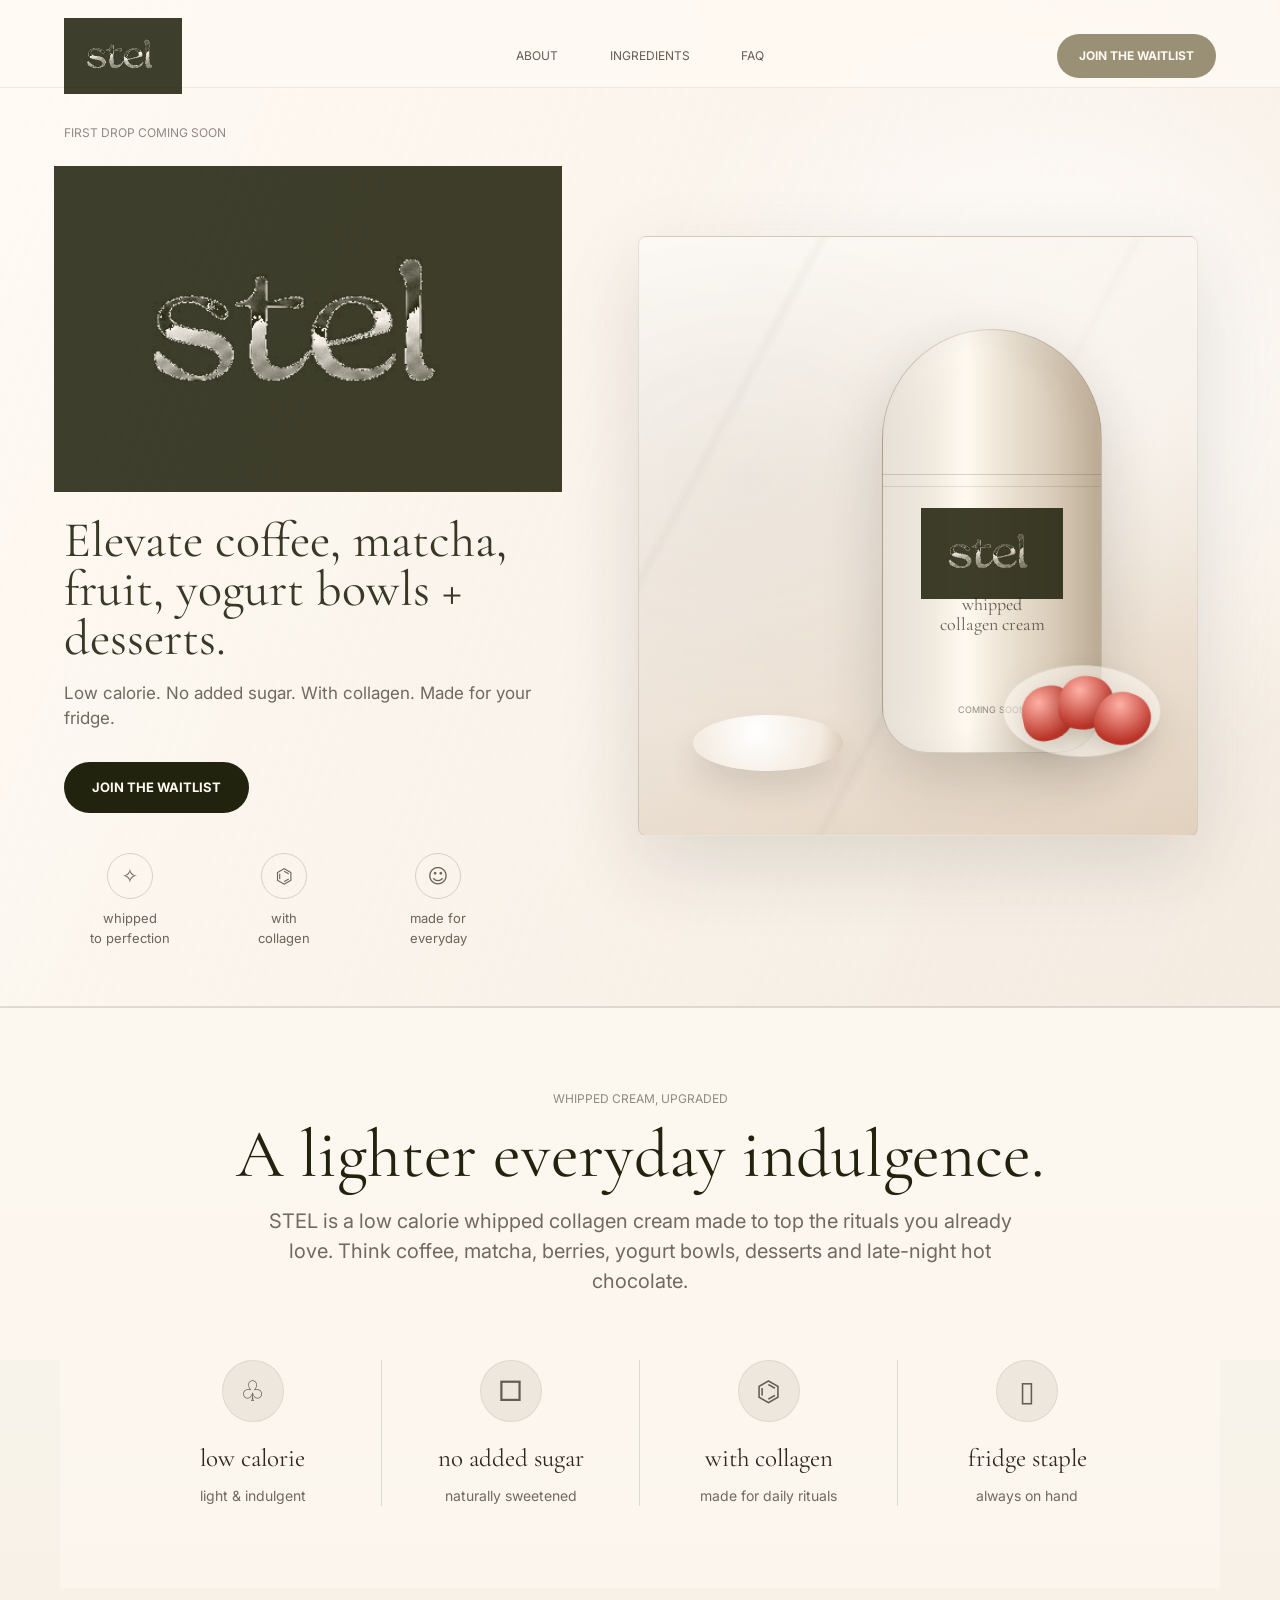
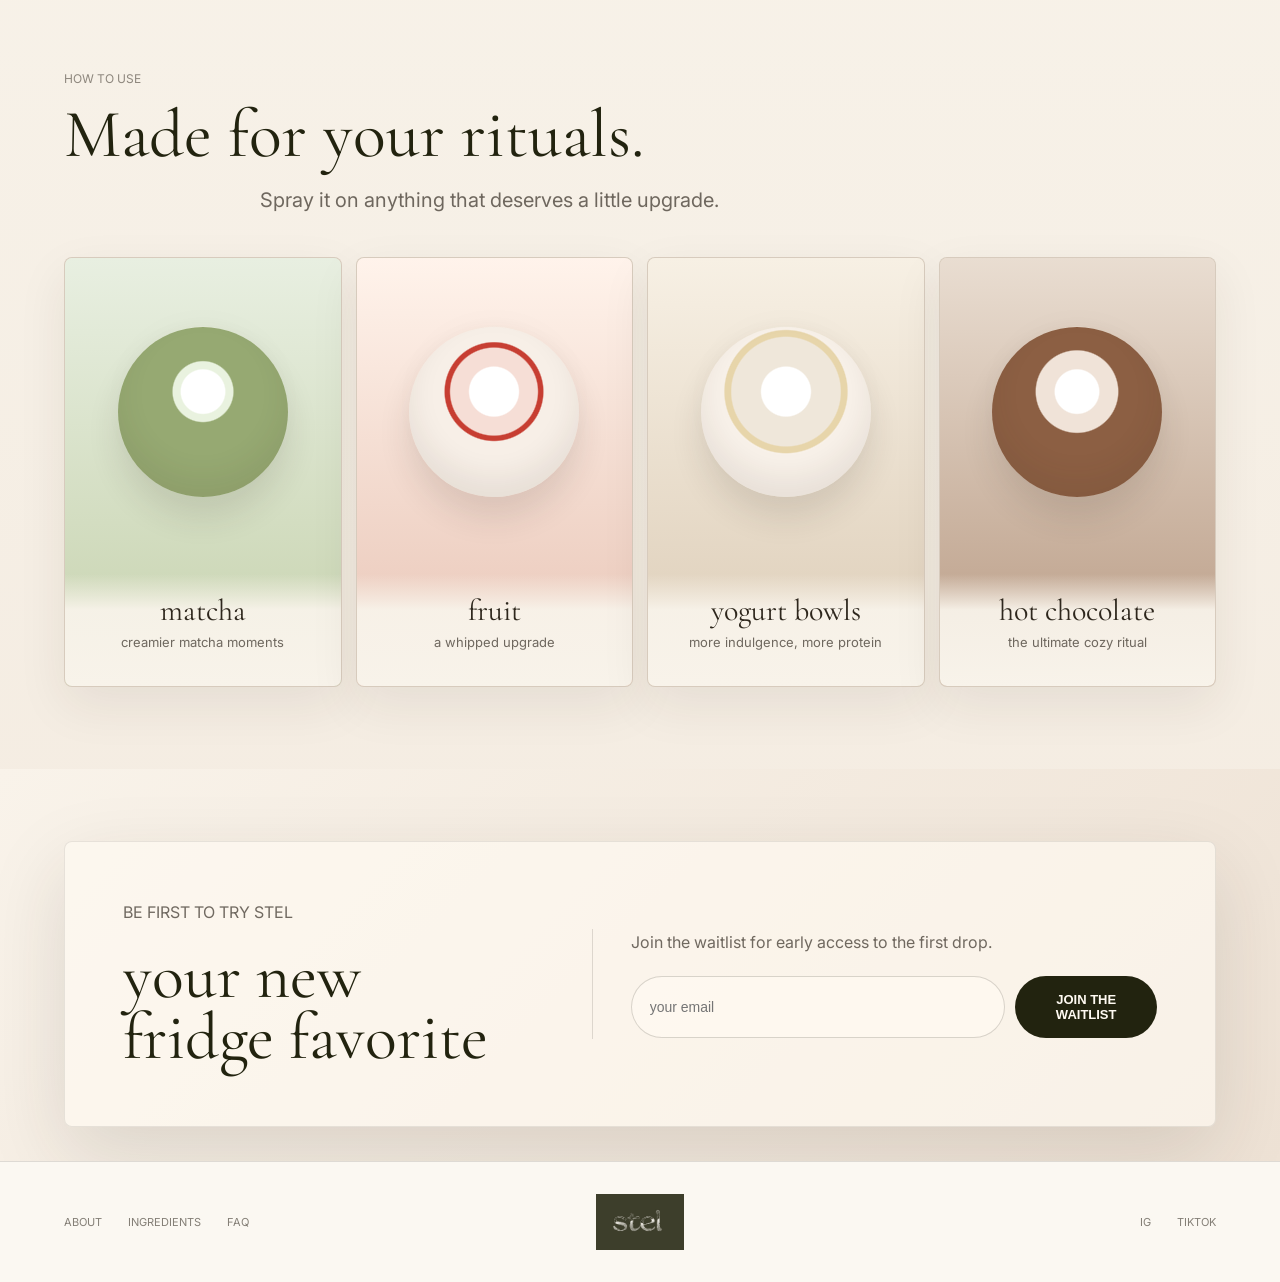
==== commit 4e3b7613: "Update STEL landing page" ====
--- a/index.html
+++ b/index.html
@@ -1,111 +1,153 @@
 <!DOCTYPE html>
 <html lang="en">
 <head>
-  <meta charset="UTF-8">
-  <meta name="viewport" content="width=device-width, initial-scale=1.0">
-  <title>STEL WHIP</title>
-  <link rel="stylesheet" href="styles.css">
-  <!-- Fonts -->
-  <link rel="preconnect" href="https://fonts.googleapis.com">
-  <link rel="preconnect" href="https://fonts.gstatic.com" crossorigin>
-  <link href="https://fonts.googleapis.com/css2?family=Playfair+Display:wght@400;500;700&family=Montserrat:wght@300;400;500;600;700&display=swap" rel="stylesheet">
+  <meta charset="UTF-8" />
+  <meta name="viewport" content="width=device-width, initial-scale=1.0" />
+  <title>STEL | Whipped Collagen Cream</title>
+  <meta name="description" content="STEL is a low calorie whipped collagen cream made for coffee, matcha, fruit, yogurt bowls and desserts. First drop coming soon." />
+  <meta property="og:title" content="STEL | Whipped Collagen Cream" />
+  <meta property="og:description" content="Low calorie. No added sugar. Made for your fridge." />
+  <meta property="og:type" content="website" />
+  <meta name="theme-color" content="#f8f3ea" />
+  <link rel="preconnect" href="https://fonts.googleapis.com" />
+  <link rel="preconnect" href="https://fonts.gstatic.com" crossorigin />
+  <link href="https://fonts.googleapis.com/css2?family=Cormorant+Garamond:wght@400;500;600&family=Inter:wght@400;500;600;700&display=swap" rel="stylesheet" />
+  <link rel="stylesheet" href="styles.css" />
 </head>
 <body>
-  <!-- Navigation -->
-  <header class="nav">
-    <div class="nav-left">
-      <a href="#"><img src="assets/stel-logo.jpg" alt="STEL logo" class="logo"></a>
-    </div>
-    <nav class="nav-links">
-      <a href="#about">About</a>
-      <a href="#ingredients">Ingredients</a>
-      <a href="#faq">FAQ</a>
-    </nav>
-    <div class="nav-cta">
-      <a href="#waitlist" class="btn btn-primary">Join the waitlist</a>
-    </div>
-  </header>
-
-  <!-- Hero Section -->
-  <section class="hero">
-    <img src="assets/stel-logo.jpg" alt="STEL logo" class="hero-logo">
-    <p class="hero-subtitle">Elevate coffee, matcha, fruit, yogurt bowls + desserts.</p>
-    <p class="hero-tagline">Low calorie · No added sugar · With collagen · Fridge staple</p>
-    <a href="#waitlist" class="hero-btn btn btn-primary">Join the waitlist</a>
-  </section>
-
-  <!-- Benefits -->
-  <section class="benefits" id="benefits">
-    <div class="benefit-item">
-      <h3>Low calorie</h3>
-      <p>light &amp; indulgent</p>
-    </div>
-    <div class="benefit-item">
-      <h3>No added sugar</h3>
-      <p>naturally sweetened</p>
-    </div>
-    <div class="benefit-item">
-      <h3>With collagen</h3>
-      <p>10&nbsp;g per serving</p>
-    </div>
-    <div class="benefit-item">
-      <h3>Fridge staple</h3>
-      <p>always on hand</p>
-    </div>
-  </section>
-
-  <!-- How to Use -->
-  <section class="how-to-use" id="how-to-use">
-    <h2>How to use</h2>
-    <div class="use-grid">
-      <div class="use-item">
-        <div class="use-image use-matcha"></div>
-        <h3>Matcha</h3>
-        <p>creamier matcha moments</p>
-      </div>
-      <div class="use-item">
-        <div class="use-image use-fruit"></div>
-        <h3>Fruit</h3>
-        <p>a whipped upgrade</p>
-      </div>
-      <div class="use-item">
-        <div class="use-image use-yogurt"></div>
-        <h3>Yogurt bowls</h3>
-        <p>more indulgence, more protein</p>
-      </div>
-      <div class="use-item">
-        <div class="use-image use-hot-chocolate"></div>
-        <h3>Hot chocolate</h3>
-        <p>the ultimate cozy ritual</p>
-      </div>
-    </div>
-  </section>
-
-  <!-- Waitlist / Signup -->
-  <section class="waitlist-section" id="waitlist">
-    <h2>Your new fridge favorite</h2>
-    <p>STEL&nbsp;WHIP is your everyday indulgence&nbsp;— made with collagen, made to elevate.</p>
-    <form name="waitlist" method="POST" netlify netlify-honeypot="bot-field" action="/success">
-      <input type="hidden" name="bot-field">
-      <input type="email" name="email" placeholder="Your email" required>
-      <button type="submit" class="btn btn-primary">Join the waitlist</button>
-    </form>
-  </section>
-
-  <!-- Footer -->
-  <footer>
-    <div class="footer-container">
-      <nav class="footer-nav">
+  <div class="page">
+    <header class="site-header">
+      <a class="brand-mark" href="#top" aria-label="STEL home">
+        <img src="assets/stel-logo-transparent.png" alt="STEL" />
+      </a>
+      <nav class="nav-links" aria-label="Primary navigation">
         <a href="#about">About</a>
         <a href="#ingredients">Ingredients</a>
         <a href="#faq">FAQ</a>
       </nav>
+      <a class="nav-button" href="#waitlist">Join the waitlist</a>
+    </header>
+
+    <main id="top">
+      <section class="hero-section" aria-labelledby="hero-title">
+        <div class="hero-copy">
+          <p class="eyebrow">First drop coming soon</p>
+          <h1 id="hero-title">
+            <span class="sr-only">STEL</span>
+            <img src="assets/stel-logo-transparent.png" alt="" aria-hidden="true" class="hero-logo" />
+          </h1>
+          <p class="hero-line">Elevate coffee, matcha, fruit, yogurt bowls + desserts.</p>
+          <p class="hero-subline">Low calorie. No added sugar. With collagen. Made for your fridge.</p>
+          <a class="primary-cta" href="#waitlist">Join the waitlist</a>
+          <div class="hero-mini-icons" aria-label="STEL highlights">
+            <div><span>✧</span><p>whipped<br />to perfection</p></div>
+            <div><span>⌬</span><p>with<br />collagen</p></div>
+            <div><span>☺</span><p>made for<br />everyday</p></div>
+          </div>
+        </div>
+
+        <div class="hero-visual" aria-label="STEL product preview">
+          <div class="marble-card">
+            <div class="marble-texture"></div>
+            <div class="premium-can">
+              <div class="cap-line"></div>
+              <img src="assets/stel-logo-transparent.png" alt="STEL" />
+              <p>whipped<br />collagen cream</p>
+              <small>coming soon</small>
+            </div>
+            <div class="berries" aria-hidden="true"><span></span><span></span><span></span></div>
+            <div class="cream-dollop" aria-hidden="true"></div>
+          </div>
+        </div>
+      </section>
+
+      <section class="intro-section" id="about" aria-labelledby="about-title">
+        <p class="section-kicker">Whipped cream, upgraded</p>
+        <h2 id="about-title">A lighter everyday indulgence.</h2>
+        <p>STEL is a low calorie whipped collagen cream made to top the rituals you already love. Think coffee, matcha, berries, yogurt bowls, desserts and late-night hot chocolate.</p>
+      </section>
+
+      <section class="benefits-section" id="ingredients" aria-label="Product benefits">
+        <div class="benefit-card">
+          <div class="benefit-icon">♧</div>
+          <h3>low calorie</h3>
+          <p>light & indulgent</p>
+        </div>
+        <div class="benefit-card">
+          <div class="benefit-icon">□</div>
+          <h3>no added sugar</h3>
+          <p>naturally sweetened</p>
+        </div>
+        <div class="benefit-card">
+          <div class="benefit-icon">⌬</div>
+          <h3>with collagen</h3>
+          <p>made for daily rituals</p>
+        </div>
+        <div class="benefit-card">
+          <div class="benefit-icon">▯</div>
+          <h3>fridge staple</h3>
+          <p>always on hand</p>
+        </div>
+      </section>
+
+      <section class="use-section" id="faq" aria-labelledby="use-title">
+        <p class="section-kicker">How to use</p>
+        <h2 id="use-title">Made for your rituals.</h2>
+        <p class="use-intro">Spray it on anything that deserves a little upgrade.</p>
+        <div class="use-grid">
+          <article class="use-card matcha">
+            <div class="use-art" aria-hidden="true"></div>
+            <div class="use-text"><h3>matcha</h3><p>creamier matcha moments</p></div>
+          </article>
+          <article class="use-card fruit">
+            <div class="use-art" aria-hidden="true"></div>
+            <div class="use-text"><h3>fruit</h3><p>a whipped upgrade</p></div>
+          </article>
+          <article class="use-card yogurt">
+            <div class="use-art" aria-hidden="true"></div>
+            <div class="use-text"><h3>yogurt bowls</h3><p>more indulgence, more protein</p></div>
+          </article>
+          <article class="use-card hot-chocolate">
+            <div class="use-art" aria-hidden="true"></div>
+            <div class="use-text"><h3>hot chocolate</h3><p>the ultimate cozy ritual</p></div>
+          </article>
+        </div>
+      </section>
+
+      <section class="waitlist-section" id="waitlist" aria-labelledby="waitlist-title">
+        <div class="waitlist-panel">
+          <div>
+            <p class="section-kicker">Be first to try STEL</p>
+            <h2 id="waitlist-title">your new<br />fridge favorite</h2>
+          </div>
+          <div class="panel-divider" aria-hidden="true"></div>
+          <div>
+            <p>Join the waitlist for early access to the first drop.</p>
+            <form class="waitlist-form" name="stel-waitlist" method="POST" data-netlify="true" netlify-honeypot="bot-field" action="/success.html">
+              <input type="hidden" name="form-name" value="stel-waitlist" />
+              <p class="hidden"><label>Don’t fill this out if you’re human: <input name="bot-field" /></label></p>
+              <label class="sr-only" for="email">Email address</label>
+              <input id="email" type="email" name="email" placeholder="your email" required />
+              <button type="submit">Join the waitlist</button>
+            </form>
+          </div>
+        </div>
+      </section>
+    </main>
+
+    <footer class="site-footer">
+      <nav aria-label="Footer navigation">
+        <a href="#about">About</a>
+        <a href="#ingredients">Ingredients</a>
+        <a href="#faq">FAQ</a>
+      </nav>
+      <img src="assets/stel-logo-transparent.png" alt="STEL" />
       <div class="social-links">
-        <a href="https://www.instagram.com/worldofstel" target="_blank" rel="noopener">Instagram</a>
-        <a href="https://www.tiktok.com/@worldofstel" target="_blank" rel="noopener">TikTok</a>
+        <a href="https://www.instagram.com/worldofstel" target="_blank" rel="noopener noreferrer">IG</a>
+        <a href="https://www.tiktok.com/@worldofstel" target="_blank" rel="noopener noreferrer">TikTok</a>
       </div>
-    </div>
-    <p class="footer-copy">STEL&nbsp;WHIP · collagen + glow · coming soon</p>
-  </footer>
+    </footer>
+  </div>
+  <script src="script.js"></script>
 </body>
-</html>+</html>
--- a/styles.css
+++ b/styles.css
@@ -1,309 +1,471 @@
-/* Base styles */
 :root {
-  --font-primary: 'Montserrat', sans-serif;
-  --font-secondary: 'Playfair Display', serif;
-  --color-dark: #38372f;
-  --color-accent: #5c574d;
-  --color-background: #f9f8f7;
-  --color-light: #faf8f5;
-  --color-highlight: #e7e3da;
-}
-
-html, body {
-  margin: 0;
-  padding: 0;
-  font-family: var(--font-primary);
-  color: var(--color-dark);
-  background-color: var(--color-background);
-}
-
-a {
-  color: var(--color-dark);
-  text-decoration: none;
-}
-
-h1, h2, h3, h4, h5 {
-  font-family: var(--font-secondary);
-  margin: 0;
-  padding: 0;
-}
-
-/* Navigation */
-.nav {
+  --cream: #f8f3ea;
+  --cream-soft: #fffaf4;
+  --linen: #eee4d6;
+  --sand: #d8c7b3;
+  --taupe: #9b8b74;
+  --olive: #22230f;
+  --brown: #2e271d;
+  --muted: rgba(46, 39, 29, 0.68);
+  --line: rgba(46, 39, 29, 0.14);
+  --white: #fffaf2;
+  --shadow: 0 28px 80px rgba(46, 39, 29, 0.13);
+}
+
+* { box-sizing: border-box; margin: 0; padding: 0; }
+html { scroll-behavior: smooth; scroll-padding-top: 96px; }
+body {
+  font-family: Inter, ui-sans-serif, system-ui, -apple-system, BlinkMacSystemFont, "Segoe UI", sans-serif;
+  background: var(--cream);
+  color: var(--brown);
+  line-height: 1.5;
+  overflow-x: hidden;
+}
+a { color: inherit; text-decoration: none; }
+img { display: block; max-width: 100%; }
+.hidden, .sr-only { position: absolute; left: -9999px; }
+
+.page {
+  min-height: 100vh;
+  background: linear-gradient(180deg, #fffaf4 0%, var(--cream) 45%, #f3eadf 100%);
+}
+
+.site-header {
+  position: fixed;
+  inset: 0 0 auto 0;
+  z-index: 50;
+  height: 88px;
+  padding: 18px clamp(20px, 5vw, 72px);
+  display: grid;
+  grid-template-columns: 1fr auto 1fr;
+  align-items: center;
+  backdrop-filter: blur(20px);
+  background: rgba(255, 250, 244, 0.84);
+  border-bottom: 1px solid rgba(46, 39, 29, 0.08);
+}
+
+.brand-mark { justify-self: start; width: 118px; }
+.nav-links {
+  justify-self: center;
   display: flex;
-  align-items: center;
-  justify-content: space-between;
-  padding: 1rem 2rem;
-  background-color: #ffffff;
-  border-bottom: 1px solid #e6e3da;
-}
-
-.nav-left .logo {
-  width: 80px;
-  height: auto;
-}
-
-.nav-links a {
-  margin-right: 1.5rem;
-  font-weight: 500;
-}
-
-.nav-cta .btn {
-  padding: 0.5rem 1rem;
-  border-radius: 24px;
-  border: 1px solid var(--color-dark);
-  background-color: transparent;
-  font-weight: 500;
-  transition: all 0.3s ease;
-}
-
-.nav-cta .btn:hover {
-  background-color: var(--color-dark);
-  color: #ffffff;
-}
-
-/* Hero */
-.hero {
+  gap: clamp(24px, 4vw, 54px);
+  align-items: center;
+  color: rgba(46, 39, 29, 0.74);
+  font-size: 12px;
+  letter-spacing: 0;
+  text-transform: uppercase;
+}
+.nav-button {
+  justify-self: end;
+  padding: 13px 22px;
+  border-radius: 999px;
+  background: #9a9075;
+  color: var(--white);
+  font-size: 12px;
+  font-weight: 700;
+  letter-spacing: 0;
+  text-transform: uppercase;
+  transition: all 180ms ease;
+}
+.nav-button:hover { transform: translateY(-1px); background: var(--olive); }
+
+.hero-section {
+  min-height: 100vh;
+  display: grid;
+  grid-template-columns: 0.92fr 1.08fr;
+  gap: 48px;
+  align-items: center;
+  padding: 124px clamp(20px, 5vw, 72px) 58px;
+  background:
+    radial-gradient(circle at 82% 38%, rgba(255,255,255,0.92), transparent 26rem),
+    linear-gradient(110deg, rgba(255,250,244,0.95), rgba(239,228,215,0.55));
+  border-bottom: 1px solid var(--line);
+}
+.hero-copy { max-width: 650px; }
+.eyebrow,
+.section-kicker {
+  font-size: 12px;
+  letter-spacing: 0;
+  text-transform: uppercase;
+  color: rgba(46, 39, 29, 0.52);
+}
+.eyebrow { margin-bottom: 24px; }
+.hero-logo {
+  width: min(520px, 92vw);
+  margin-left: -10px;
+  margin-bottom: 24px;
+}
+.hero-line {
+  max-width: 560px;
+  font-family: "Cormorant Garamond", Georgia, serif;
+  font-size: 50px;
+  line-height: 0.98;
+  color: rgba(34,35,15,0.9);
+  margin-bottom: 18px;
+}
+.hero-subline {
+  max-width: 520px;
+  color: var(--muted);
+  font-size: 17px;
+  margin-bottom: 30px;
+}
+.primary-cta,
+.waitlist-form button {
+  display: inline-flex;
+  align-items: center;
+  justify-content: center;
+  border: 0;
+  border-radius: 999px;
+  padding: 16px 28px;
+  background: var(--olive);
+  color: var(--white);
+  font-weight: 700;
+  font-size: 13px;
+  letter-spacing: 0;
+  text-transform: uppercase;
+  cursor: pointer;
+  transition: all 180ms ease;
+}
+.primary-cta:hover,
+.waitlist-form button:hover { transform: translateY(-2px); box-shadow: 0 18px 36px rgba(46,39,29,0.18); }
+.hero-mini-icons {
+  display: grid;
+  grid-template-columns: repeat(3, 1fr);
+  gap: 22px;
+  margin-top: 40px;
+  max-width: 440px;
+}
+.hero-mini-icons div { text-align: center; color: rgba(46,39,29,0.7); font-size: 13px; }
+.hero-mini-icons span {
+  width: 46px;
+  height: 46px;
+  border: 1px solid rgba(46,39,29,0.18);
+  border-radius: 50%;
+  display: grid;
+  place-items: center;
+  margin: 0 auto 10px;
+  font-size: 20px;
+}
+
+.hero-visual {
+  min-height: 660px;
+  display: flex;
+  align-items: center;
+  justify-content: center;
+}
+.marble-card {
+  position: relative;
+  width: min(640px, 94%);
+  min-height: 600px;
+  border-radius: 8px;
+  background:
+    linear-gradient(130deg, rgba(255,255,255,0.56), rgba(255,255,255,0.08)),
+    linear-gradient(180deg, #f8f1e7, #dfcdb9);
+  box-shadow: var(--shadow);
+  border: 1px solid rgba(46,39,29,0.1);
+  overflow: hidden;
+}
+.marble-texture {
+  position: absolute;
+  inset: 0;
+  background:
+    radial-gradient(ellipse at 20% 40%, rgba(46,39,29,0.08), transparent 20rem),
+    radial-gradient(ellipse at 84% 30%, rgba(255,255,255,0.7), transparent 16rem),
+    linear-gradient(118deg, transparent 20%, rgba(46,39,29,0.06) 21%, transparent 22%, transparent 56%, rgba(46,39,29,0.05) 57%, transparent 58%);
+  opacity: 0.55;
+}
+.premium-can {
+  position: absolute;
+  right: 17%;
+  bottom: 82px;
+  width: 220px;
+  height: 424px;
+  border-radius: 112px 112px 46px 46px;
+  background: linear-gradient(90deg, #ded4c7 0%, #fff9ef 38%, #e7dccc 62%, #c7b69f 100%);
+  border: 1px solid rgba(46,39,29,0.16);
+  box-shadow: inset 28px 0 38px rgba(255,255,255,0.3), inset -24px 0 30px rgba(46,39,29,0.08), 0 22px 60px rgba(46,39,29,0.18);
+}
+.cap-line {
+  position: absolute;
+  left: 0;
+  right: 0;
+  top: 144px;
+  height: 1px;
+  background: rgba(46,39,29,0.18);
+  box-shadow: 0 12px 0 rgba(46,39,29,0.12);
+}
+.premium-can img {
+  position: absolute;
+  top: 178px;
+  left: 50%;
+  width: 142px;
+  transform: translateX(-50%);
+}
+.premium-can p {
+  position: absolute;
+  top: 265px;
+  left: 50%;
+  width: 150px;
+  transform: translateX(-50%);
   text-align: center;
-  padding: 5rem 1rem 4rem;
-  background-color: var(--color-light);
-}
-
-.hero-logo {
-  width: 200px;
-  height: auto;
-  margin-bottom: 1.5rem;
-}
-
-.hero-subtitle {
-  font-size: 1.2rem;
-  margin-bottom: 0.5rem;
+  font-family: "Cormorant Garamond", Georgia, serif;
+  font-size: 18px;
+  line-height: 1.1;
+  color: rgba(46,39,29,0.72);
+}
+.premium-can small {
+  position: absolute;
+  left: 0;
+  right: 0;
+  bottom: 36px;
+  text-align: center;
+  font-size: 9px;
+  letter-spacing: 0;
+  text-transform: uppercase;
+  color: rgba(46,39,29,0.5);
+}
+.berries {
+  position: absolute;
+  right: 36px;
+  bottom: 78px;
+  width: 158px;
+  height: 92px;
+  border-radius: 50%;
+  background: rgba(255,250,242,0.56);
+  border: 1px solid rgba(46,39,29,0.08);
+  box-shadow: 0 18px 38px rgba(46,39,29,0.1);
+}
+.berries span {
+  position: absolute;
+  width: 54px;
+  height: 54px;
+  border-radius: 52% 48% 60% 40%;
+  background: radial-gradient(circle at 35% 28%, #ffb1a6, #ba3327 70%);
+  filter: drop-shadow(0 6px 10px rgba(46,39,29,0.15));
+}
+.berries span:nth-child(1) { left: 18px; top: 20px; transform: rotate(-12deg); }
+.berries span:nth-child(2) { left: 55px; top: 10px; transform: rotate(8deg); }
+.berries span:nth-child(3) { left: 92px; top: 26px; transform: rotate(22deg); }
+.cream-dollop {
+  position: absolute;
+  left: 54px;
+  bottom: 64px;
+  width: 150px;
+  height: 56px;
+  border-radius: 50%;
+  background: radial-gradient(circle at 42% 28%, #fff, #f3eadf 68%, #d2c1ac);
+  box-shadow: 0 18px 30px rgba(46,39,29,0.12);
+}
+
+.intro-section {
+  padding: 82px clamp(20px, 5vw, 72px) 64px;
+  text-align: center;
+  background: rgba(255,250,242,0.56);
+  border-top: 1px solid var(--line);
+}
+.intro-section h2,
+.use-section h2,
+.waitlist-section h2 {
+  font-family: "Cormorant Garamond", Georgia, serif;
   font-weight: 400;
-}
-
-.hero-tagline {
-  font-size: 0.9rem;
-  color: var(--color-accent);
-  margin-bottom: 1.5rem;
-  font-style: italic;
-}
-
-.hero-btn {
-  padding: 0.7rem 1.5rem;
-  border-radius: 28px;
-  font-weight: 500;
-  border: none;
-  background-color: var(--color-dark);
-  color: #ffffff;
-  cursor: pointer;
-  transition: background-color 0.3s ease;
-}
-
-.hero-btn:hover {
-  background-color: var(--color-accent);
-}
-
-/* Buttons */
-.btn {
-  cursor: pointer;
-}
-
-.btn-primary {
-  background-color: var(--color-dark);
-  color: #ffffff;
-}
-
-.btn-primary:hover {
-  background-color: var(--color-accent);
-}
-
-/* Benefits */
-.benefits {
-  display: flex;
-  flex-wrap: wrap;
-  justify-content: center;
+  color: var(--olive);
+}
+.intro-section h2,
+.use-section h2 { font-size: 68px; line-height: 0.96; margin: 14px 0 18px; }
+.intro-section p:not(.section-kicker),
+.use-intro {
+  max-width: 760px;
+  margin: 0 auto;
+  font-size: 20px;
+  color: var(--muted);
+}
+
+.benefits-section {
+  display: grid;
+  grid-template-columns: repeat(4, 1fr);
+  max-width: 1160px;
+  margin: 0 auto;
+  padding: 0 clamp(20px, 5vw, 72px) 82px;
+  background: rgba(255,250,242,0.56);
+}
+.benefit-card {
+  padding: 0 28px;
   text-align: center;
-  padding: 3rem 1rem;
-  background-color: var(--color-light);
-}
-
-.benefit-item {
-  flex: 1 1 200px;
-  max-width: 300px;
-  margin: 1rem;
-  padding: 1rem;
-  background-color: #ffffff;
-  border-radius: 12px;
-  box-shadow: 0 1px 4px rgba(0, 0, 0, 0.05);
-}
-
-.benefit-item h3 {
-  font-family: var(--font-secondary);
-  font-size: 1.2rem;
-  margin-bottom: 0.4rem;
-}
-
-.benefit-item p {
-  font-size: 0.9rem;
-  color: var(--color-accent);
-}
-
-/* How to use */
-.how-to-use {
-  padding: 3rem 1rem;
-  background-color: var(--color-background);
-}
-
-.how-to-use h2 {
+  border-right: 1px solid var(--line);
+}
+.benefit-card:last-child { border-right: 0; }
+.benefit-icon {
+  width: 62px;
+  height: 62px;
+  margin: 0 auto 18px;
+  border-radius: 50%;
+  background: #eee7dd;
+  border: 1px solid rgba(46,39,29,0.08);
+  display: grid;
+  place-items: center;
+  font-size: 28px;
+  color: rgba(46,39,29,0.72);
+}
+.benefit-card h3 {
+  font-family: "Cormorant Garamond", Georgia, serif;
+  font-size: 25px;
+  font-weight: 400;
+  margin-bottom: 8px;
+}
+.benefit-card p { color: var(--muted); font-size: 14px; }
+
+.use-section { padding: 82px clamp(20px, 5vw, 72px); }
+.use-grid {
+  margin-top: 42px;
+  display: grid;
+  grid-template-columns: repeat(4, 1fr);
+  gap: 14px;
+}
+.use-card {
+  min-height: 430px;
+  border-radius: 8px;
+  overflow: hidden;
+  position: relative;
+  background: #e8dccd;
+  border: 1px solid rgba(46,39,29,0.09);
+  box-shadow: 0 18px 50px rgba(46,39,29,0.08);
+}
+.use-art { position: absolute; inset: 0; }
+.matcha .use-art { background: linear-gradient(180deg, #e8efe1, #c6d2ad); }
+.fruit .use-art { background: linear-gradient(180deg, #fff3eb, #e8c4b5); }
+.yogurt .use-art { background: linear-gradient(180deg, #f7f0e4, #dcccb6); }
+.hot-chocolate .use-art { background: linear-gradient(180deg, #e9ddd1, #b89a83); }
+.use-art::before {
+  content: "";
+  position: absolute;
+  inset: 24px 24px 104px;
+  border-radius: 8px;
+  background: radial-gradient(circle at 50% 35%, #fff 0 8%, #f8f0e5 9% 26%, transparent 27%);
+  filter: drop-shadow(0 16px 18px rgba(46,39,29,0.11));
+}
+.use-art::after {
+  content: "";
+  position: absolute;
+  left: 50%;
+  top: 36%;
+  transform: translate(-50%, -50%);
+  width: 170px;
+  height: 170px;
+  border-radius: 50%;
+  box-shadow: inset 0 -18px 28px rgba(46,39,29,0.08), 0 20px 32px rgba(46,39,29,0.12);
+}
+.matcha .use-art::after { background: radial-gradient(circle at 50% 38%, #fff 0 16%, #e9f2df 17% 22%, #96a972 23% 100%); }
+.fruit .use-art::after { background: radial-gradient(circle at 50% 38%, #fff 0 18%, #f6ded6 19% 32%, #c73e32 33% 36%, #f7efe7 37% 100%); }
+.yogurt .use-art::after { background: radial-gradient(circle at 50% 38%, #fff 0 18%, #efe7da 19% 40%, #e7d5aa 41% 45%, #f8f1e9 46% 100%); }
+.hot-chocolate .use-art::after { background: radial-gradient(circle at 50% 38%, #fff 0 16%, #f0e3d8 17% 30%, #8c5f43 31% 100%); }
+.use-text {
+  position: absolute;
+  left: 0;
+  right: 0;
+  bottom: 0;
+  min-height: 112px;
+  padding: 22px 18px 26px;
   text-align: center;
-  font-family: var(--font-secondary);
-  margin-bottom: 2rem;
-}
-
-.use-grid {
-  display: grid;
-  grid-template-columns: repeat(auto-fit, minmax(200px, 1fr));
-  gap: 1.5rem;
-  max-width: 1000px;
-  margin: 0 auto;
-}
-
-.use-item {
-  background-color: #ffffff;
-  border-radius: 12px;
-  box-shadow: 0 1px 4px rgba(0, 0, 0, 0.05);
-  padding-bottom: 1rem;
-  text-align: center;
-}
-
-.use-image {
-  height: 140px;
-  border-top-left-radius: 12px;
-  border-top-right-radius: 12px;
-  background-size: cover;
-  background-position: center;
-}
-
-/* Placeholder backgrounds for demo; replace with actual images */
-.use-matcha {
-  background-color: #cfd8c9;
-}
-
-.use-fruit {
-  background-color: #f6d4ce;
-}
-
-.use-yogurt {
-  background-color: #dfe7f2;
-}
-
-.use-hot-chocolate {
-  background-color: #e8ddd3;
-}
-
-.use-item h3 {
-  font-family: var(--font-secondary);
-  font-size: 1.2rem;
-  margin: 1rem 0 0.5rem;
-}
-
-.use-item p {
-  font-size: 0.9rem;
-  color: var(--color-accent);
-}
-
-/* Waitlist / Signup */
-.waitlist-section {
-  padding: 3rem 1rem;
-  text-align: center;
-  background-color: var(--color-light);
-}
-
-.waitlist-section h2 {
-  font-family: var(--font-secondary);
-  margin-bottom: 0.5rem;
-}
-
-.waitlist-section p {
-  margin-bottom: 1.5rem;
-  color: var(--color-accent);
-}
-
-.waitlist-section form {
-  display: flex;
-  justify-content: center;
-  flex-wrap: wrap;
-  gap: 0.5rem;
-}
-
-.waitlist-section input[type="email"] {
-  padding: 0.7rem 1rem;
-  border: 1px solid #ddd;
-  border-radius: 24px;
-  min-width: 260px;
-  font-size: 1rem;
-}
-
-.waitlist-section button {
-  padding: 0.7rem 1.5rem;
-  border-radius: 28px;
-  border: none;
-  background-color: var(--color-dark);
-  color: #ffffff;
-  font-weight: 500;
-  cursor: pointer;
-  transition: background-color 0.3s ease;
-}
-
-.waitlist-section button:hover {
-  background-color: var(--color-accent);
-}
-
-/* Footer */
-footer {
-  padding: 2rem 1rem;
-  background-color: #ffffff;
-  border-top: 1px solid #e6e3da;
-  text-align: center;
-}
-
-.footer-container {
-  display: flex;
-  justify-content: space-between;
-  align-items: center;
-  flex-wrap: wrap;
-  max-width: 1000px;
-  margin: 0 auto;
-}
-
-.footer-nav a {
-  margin-right: 1.5rem;
-  font-size: 0.9rem;
-  color: var(--color-dark);
-}
-
-.footer-nav a:last-child {
-  margin-right: 0;
-}
-
-.social-links a {
-  margin-left: 1.5rem;
-  font-size: 0.9rem;
-  color: var(--color-dark);
-}
-
-.footer-copy {
-  margin-top: 1.5rem;
-  font-size: 0.8rem;
-  color: var(--color-accent);
-}
-
-/* Responsive adjustments */
-@media (max-width: 700px) {
-  .nav-links {
-    display: none; /* hide nav links on small screens for simplicity */
-  }
-  .nav-left .logo {
-    width: 60px;
-  }
-}+  background: linear-gradient(180deg, rgba(248,243,234,0), rgba(248,243,234,0.94) 32%, rgba(248,243,234,1));
+}
+.use-text h3 {
+  font-family: "Cormorant Garamond", Georgia, serif;
+  font-weight: 400;
+  font-size: 30px;
+  line-height: 1;
+  margin-bottom: 8px;
+}
+.use-text p { font-size: 13px; color: var(--muted); line-height: 1.25; }
+
+.waitlist-section { padding: 72px clamp(20px, 5vw, 72px) 34px; background: linear-gradient(135deg, #f9f3ea, #eee2d5); }
+.waitlist-panel {
+  border-radius: 8px;
+  background: rgba(255,250,242,0.62);
+  border: 1px solid rgba(46,39,29,0.1);
+  box-shadow: var(--shadow);
+  padding: clamp(28px, 5vw, 58px);
+  display: grid;
+  grid-template-columns: 0.9fr 1px 1.1fr;
+  gap: 38px;
+  align-items: center;
+}
+.waitlist-panel h2 { font-size: 66px; line-height: 0.92; margin-top: 12px; }
+.waitlist-panel p { color: var(--muted); font-size: 16px; margin-bottom: 22px; }
+.panel-divider { width: 1px; height: 110px; background: var(--line); }
+.waitlist-form { display: flex; gap: 10px; }
+.waitlist-form input[type="email"] {
+  width: 100%;
+  padding: 16px 18px;
+  border: 1px solid rgba(46,39,29,0.18);
+  border-radius: 999px;
+  background: rgba(255,250,242,0.72);
+  color: var(--brown);
+  font-size: 14px;
+  outline: none;
+}
+
+.site-footer {
+  padding: 32px clamp(20px, 5vw, 72px);
+  display: grid;
+  grid-template-columns: 1fr auto 1fr;
+  align-items: center;
+  gap: 24px;
+  color: rgba(46,39,29,0.58);
+  font-size: 11px;
+  letter-spacing: 0;
+  text-transform: uppercase;
+  border-top: 1px solid var(--line);
+  background: #fbf8f2;
+}
+.site-footer nav,
+.social-links { display: flex; gap: 26px; align-items: center; }
+.social-links { justify-content: end; }
+.site-footer img { width: 88px; }
+
+@media (max-width: 1020px) {
+  .site-header { grid-template-columns: 1fr auto; }
+  .nav-links { display: none; }
+  .hero-section { grid-template-columns: 1fr; padding-top: 126px; }
+  .hero-visual { min-height: 560px; }
+  .benefits-section { grid-template-columns: repeat(2, 1fr); row-gap: 36px; }
+  .benefit-card:nth-child(2) { border-right: 0; }
+  .use-grid { grid-template-columns: repeat(2, 1fr); }
+  .waitlist-panel { grid-template-columns: 1fr; }
+  .panel-divider { display: none; }
+  .site-footer { grid-template-columns: 1fr; text-align: center; }
+  .site-footer nav, .social-links { justify-content: center; flex-wrap: wrap; }
+  .site-footer img { justify-self: center; }
+}
+
+@media (max-width: 640px) {
+  .site-header { height: 76px; padding: 16px 18px; }
+  .brand-mark { width: 84px; }
+  .nav-button { padding: 11px 15px; font-size: 11px; }
+  .hero-section { padding: 108px 20px 44px; }
+  .hero-logo { width: min(360px, 90vw); margin-left: -4px; }
+  .hero-line { font-size: 34px; }
+  .intro-section h2,
+  .use-section h2,
+  .waitlist-panel h2 { font-size: 44px; }
+  .intro-section p:not(.section-kicker),
+  .use-intro { font-size: 17px; }
+  .hero-mini-icons { grid-template-columns: 1fr; gap: 16px; max-width: 220px; }
+  .hero-visual { min-height: 460px; }
+  .marble-card { min-height: 460px; }
+  .premium-can { width: 168px; height: 338px; right: 18%; bottom: 74px; }
+  .cap-line { top: 114px; }
+  .premium-can img { width: 108px; top: 144px; }
+  .premium-can p { top: 208px; font-size: 14px; }
+  .premium-can small { bottom: 26px; }
+  .berries { right: 18px; bottom: 70px; transform: scale(0.75); transform-origin: bottom right; }
+  .cream-dollop { left: 26px; bottom: 52px; transform: scale(0.82); transform-origin: bottom left; }
+  .intro-section, .use-section { padding: 64px 20px; }
+  .benefits-section { grid-template-columns: 1fr; padding: 0 20px 64px; }
+  .benefit-card { border-right: 0; border-bottom: 1px solid var(--line); padding: 28px 0; }
+  .benefit-card:last-child { border-bottom: 0; }
+  .use-grid { grid-template-columns: 1fr; }
+  .use-card { min-height: 380px; }
+  .waitlist-panel { padding: 28px; }
+  .waitlist-form { flex-direction: column; }
+  .waitlist-form button, .waitlist-form input[type="email"] { width: 100%; }
+}
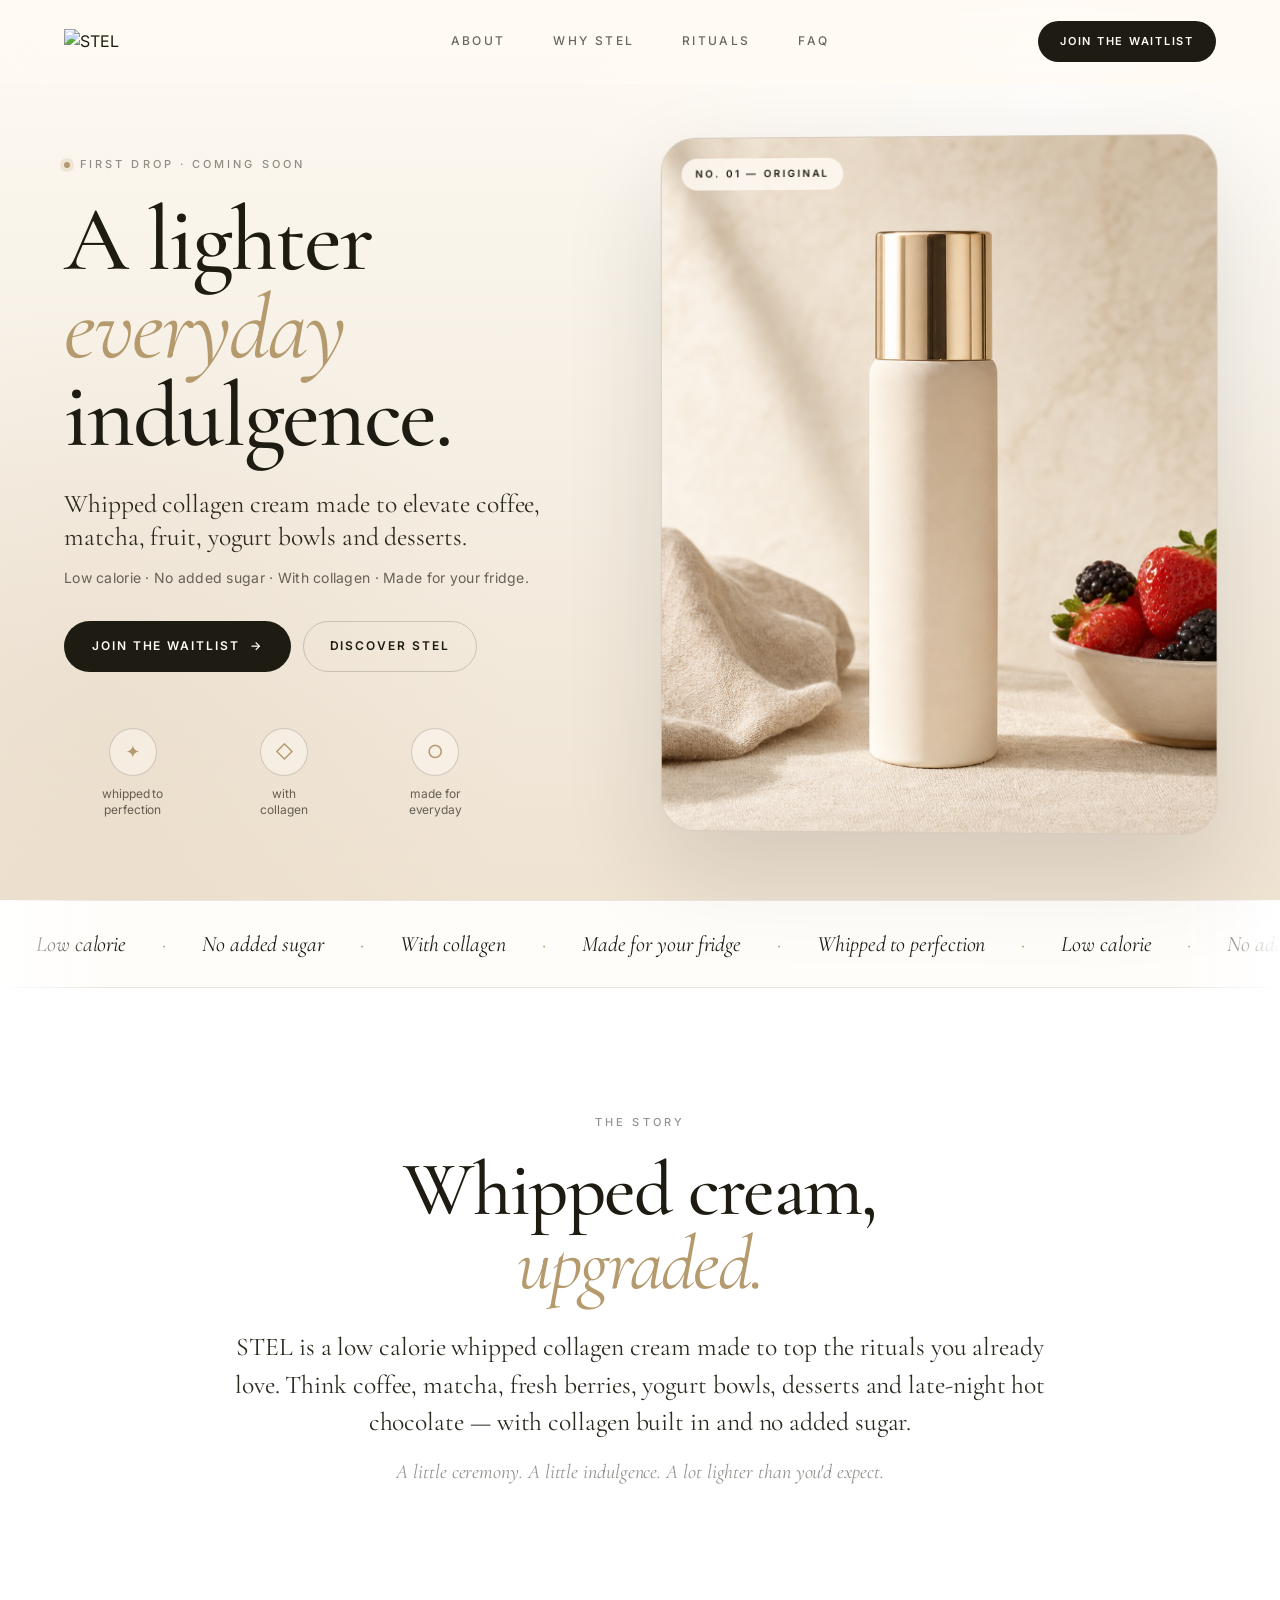
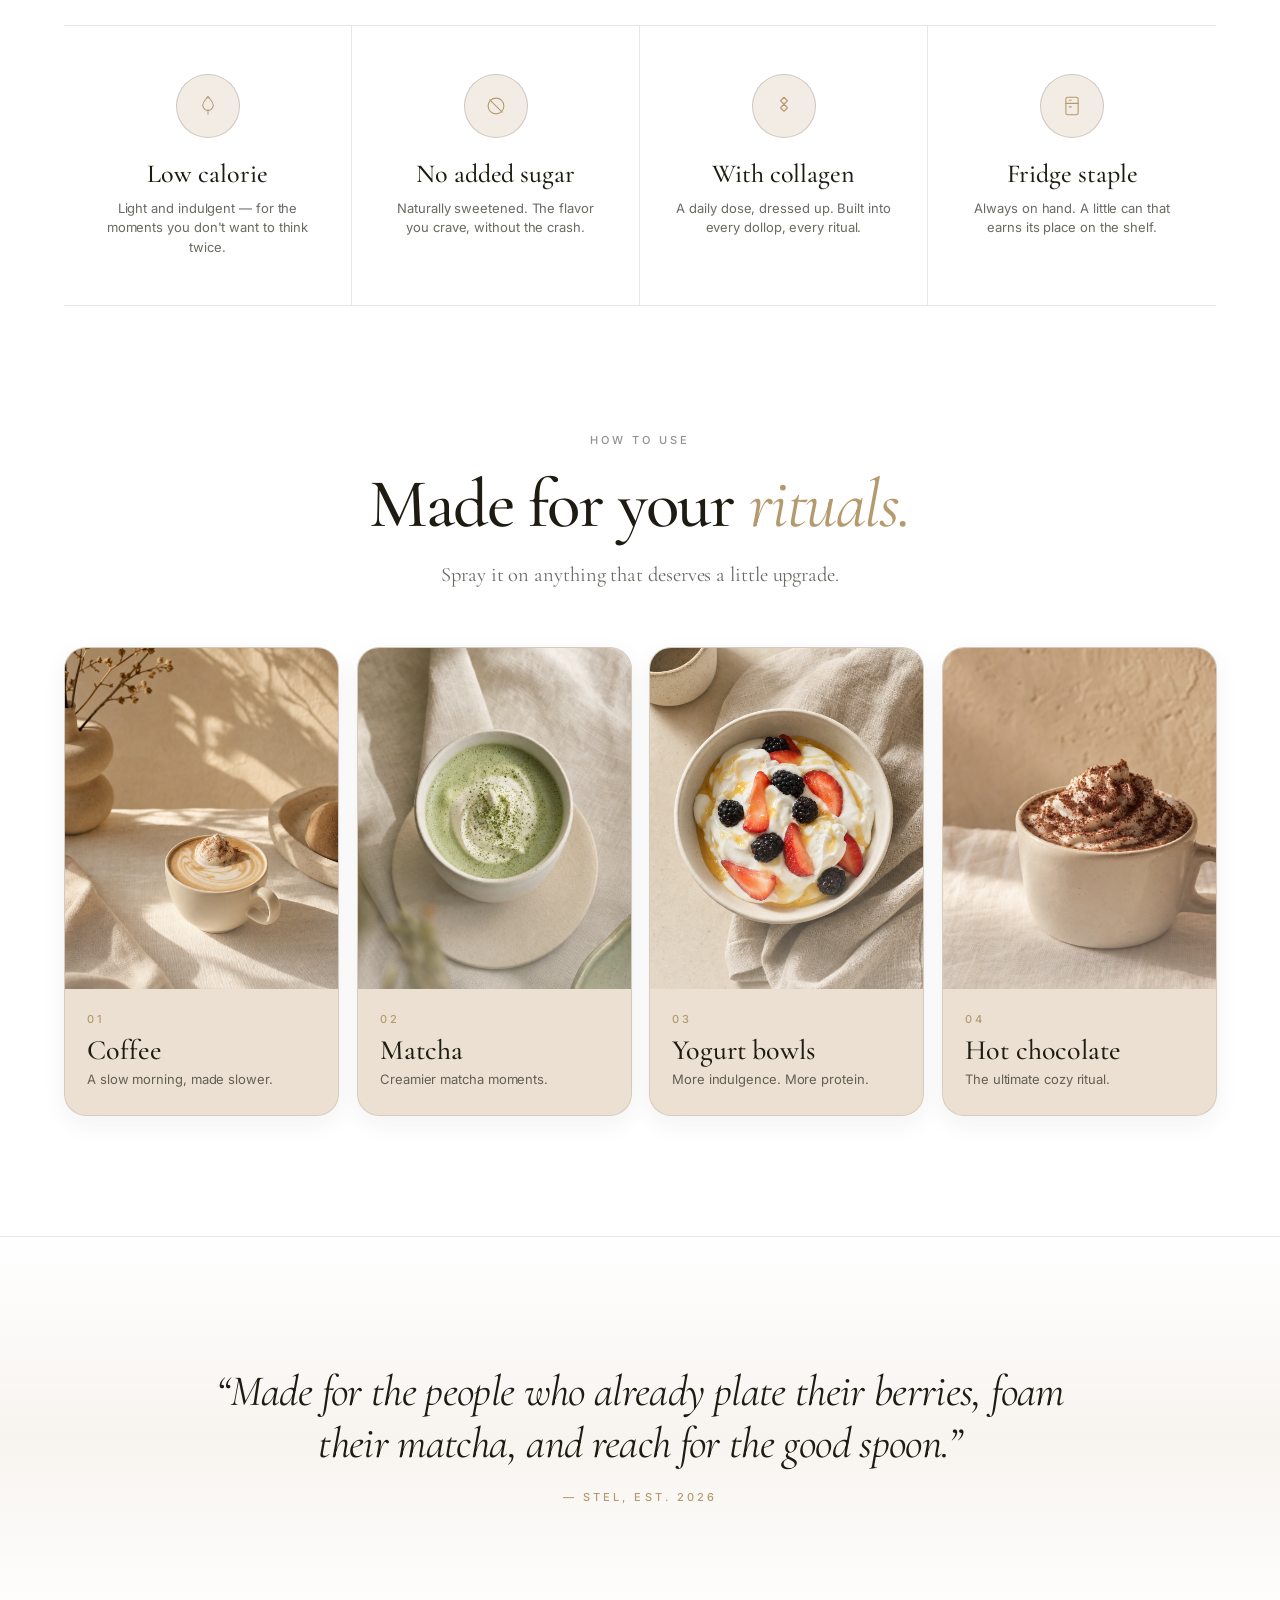
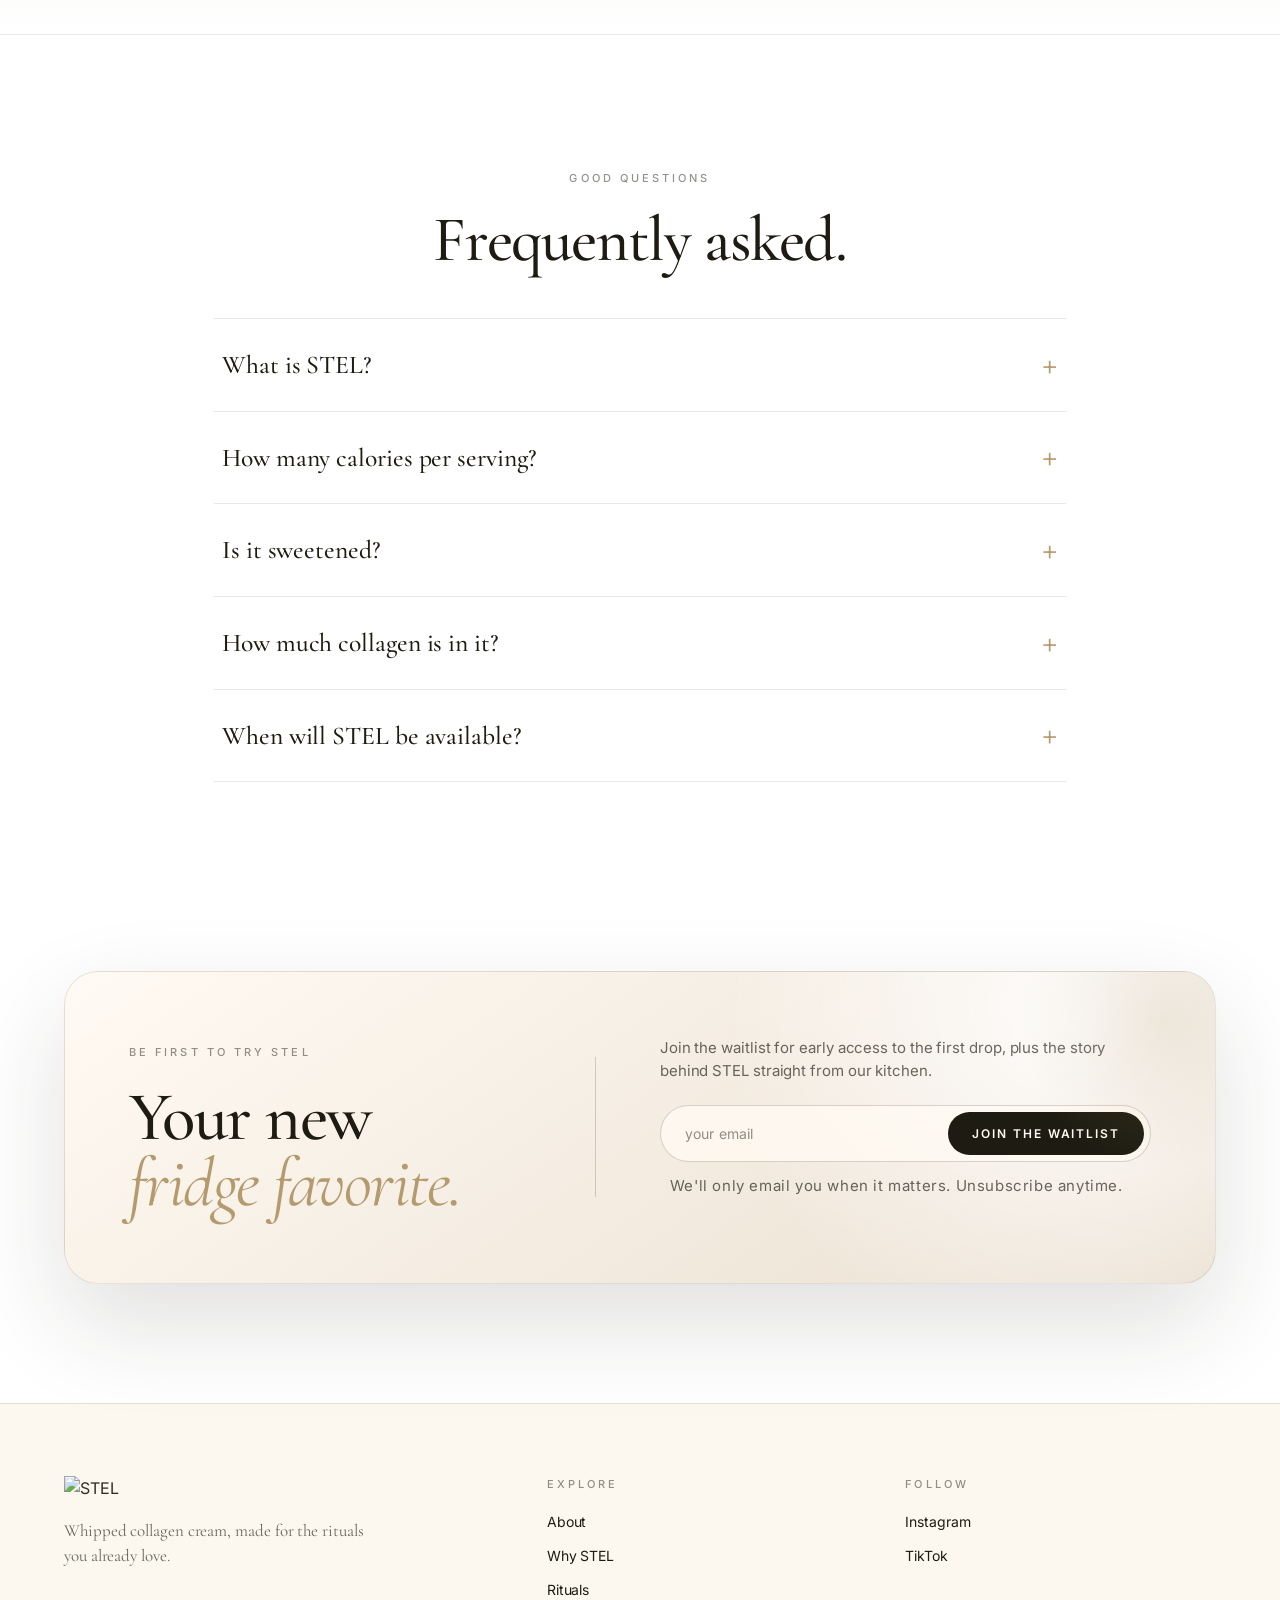
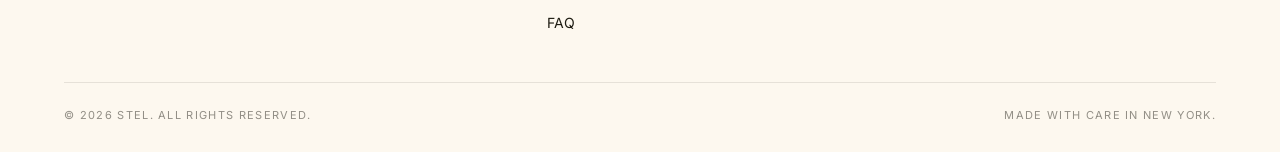
==== commit 8f62f176: "Editorial luxe rebuild — hero, benefits, rituals, FAQ, waitlist - Rewrite index.html with editorial " ====
--- a/index.html
+++ b/index.html
@@ -3,151 +3,248 @@
 <head>
   <meta charset="UTF-8" />
   <meta name="viewport" content="width=device-width, initial-scale=1.0" />
-  <title>STEL | Whipped Collagen Cream</title>
+  <title>STEL — Whipped Collagen Cream</title>
   <meta name="description" content="STEL is a low calorie whipped collagen cream made for coffee, matcha, fruit, yogurt bowls and desserts. First drop coming soon." />
-  <meta property="og:title" content="STEL | Whipped Collagen Cream" />
-  <meta property="og:description" content="Low calorie. No added sugar. Made for your fridge." />
+  <meta property="og:title" content="STEL — Whipped Collagen Cream" />
+  <meta property="og:description" content="Low calorie. No added sugar. With collagen. Made for your fridge." />
   <meta property="og:type" content="website" />
-  <meta name="theme-color" content="#f8f3ea" />
+  <meta property="og:image" content="assets/stel-hero.jpg" />
+  <meta name="theme-color" content="#f7f1e7" />
+  <link rel="icon" href="assets/stel-logo.png" type="image/png" />
   <link rel="preconnect" href="https://fonts.googleapis.com" />
   <link rel="preconnect" href="https://fonts.gstatic.com" crossorigin />
-  <link href="https://fonts.googleapis.com/css2?family=Cormorant+Garamond:wght@400;500;600&family=Inter:wght@400;500;600;700&display=swap" rel="stylesheet" />
+  <link href="https://fonts.googleapis.com/css2?family=Cormorant+Garamond:ital,wght@0,400;0,500;0,600;1,400&family=Inter:wght@300;400;500;600;700&display=swap" rel="stylesheet" />
   <link rel="stylesheet" href="styles.css" />
 </head>
 <body>
-  <div class="page">
-    <header class="site-header">
-      <a class="brand-mark" href="#top" aria-label="STEL home">
-        <img src="assets/stel-logo-transparent.png" alt="STEL" />
-      </a>
-      <nav class="nav-links" aria-label="Primary navigation">
+  <a class="skip-link" href="#main">Skip to content</a>
+
+  <header class="site-header" id="siteHeader">
+    <a class="brand-mark" href="#top" aria-label="STEL home">
+      <img src="assets/stel-logo.png" alt="STEL" />
+    </a>
+    <nav class="nav-links" aria-label="Primary">
+      <a href="#about">About</a>
+      <a href="#benefits">Why STEL</a>
+      <a href="#rituals">Rituals</a>
+      <a href="#faq">FAQ</a>
+    </nav>
+    <a class="header-cta" href="#waitlist">Join the waitlist</a>
+  </header>
+
+  <main id="main">
+    <!-- HERO -->
+    <section class="hero" id="top" aria-labelledby="hero-title">
+      <div class="hero-grid">
+        <div class="hero-copy reveal">
+          <p class="eyebrow"><span class="dot"></span> First drop · coming soon</p>
+          <h1 id="hero-title" class="display">
+            A lighter <em>everyday</em><br />indulgence.
+          </h1>
+          <p class="hero-lede">Whipped collagen cream made to elevate coffee, matcha, fruit, yogurt bowls and desserts.</p>
+          <p class="hero-sub">Low calorie · No added sugar · With collagen · Made for your fridge.</p>
+          <div class="hero-actions">
+            <a class="primary-button" href="#waitlist">Join the waitlist <span aria-hidden="true">→</span></a>
+            <a class="ghost-button" href="#about">Discover STEL</a>
+          </div>
+          <ul class="hero-notes" aria-label="STEL highlights">
+            <li><span>✦</span><p>whipped to<br />perfection</p></li>
+            <li><span>◇</span><p>with<br />collagen</p></li>
+            <li><span>○</span><p>made for<br />everyday</p></li>
+          </ul>
+        </div>
+
+        <figure class="hero-visual reveal" aria-label="STEL product preview">
+          <div class="hero-frame">
+            <img src="assets/stel-hero.jpg" alt="STEL whipped collagen cream beside a bowl of fresh berries and a dollop of whipped cream on cream linen." />
+            <span class="hero-tag">No. 01 — Original</span>
+          </div>
+        </figure>
+      </div>
+      <div class="marquee" aria-hidden="true">
+        <div class="marquee-track">
+          <span>Low calorie</span><span>·</span><span>No added sugar</span><span>·</span><span>With collagen</span><span>·</span><span>Made for your fridge</span><span>·</span><span>Whipped to perfection</span><span>·</span><span>Low calorie</span><span>·</span><span>No added sugar</span><span>·</span><span>With collagen</span><span>·</span><span>Made for your fridge</span><span>·</span><span>Whipped to perfection</span><span>·</span>
+        </div>
+      </div>
+    </section>
+
+    <!-- INTRO -->
+    <section class="intro" id="about" aria-labelledby="about-title">
+      <div class="intro-inner reveal">
+        <p class="section-kicker">The story</p>
+        <h2 id="about-title" class="display">Whipped cream,<br /><em>upgraded.</em></h2>
+        <p class="intro-body">STEL is a low calorie whipped collagen cream made to top the rituals you already love. Think coffee, matcha, fresh berries, yogurt bowls, desserts and late-night hot chocolate — with collagen built in and no added sugar.</p>
+        <p class="intro-body intro-body--quiet">A little ceremony. A little indulgence. A lot lighter than you'd expect.</p>
+      </div>
+    </section>
+
+    <!-- BENEFITS -->
+    <section class="benefits" id="benefits" aria-label="Why STEL">
+      <div class="benefits-grid">
+        <article class="benefit reveal">
+          <div class="benefit-icon" aria-hidden="true">
+            <svg viewBox="0 0 32 32" fill="none" stroke="currentColor" stroke-width="1.25" stroke-linecap="round" stroke-linejoin="round"><path d="M16 5c-2.5 4-6 6-6 10a6 6 0 0 0 12 0c0-4-3.5-6-6-10Z"/><path d="M16 21v4"/></svg>
+          </div>
+          <h3>Low calorie</h3>
+          <p>Light and indulgent — for the moments you don't want to think twice.</p>
+        </article>
+        <article class="benefit reveal">
+          <div class="benefit-icon" aria-hidden="true">
+            <svg viewBox="0 0 32 32" fill="none" stroke="currentColor" stroke-width="1.25" stroke-linecap="round" stroke-linejoin="round"><circle cx="16" cy="16" r="9"/><path d="M9 9l14 14"/></svg>
+          </div>
+          <h3>No added sugar</h3>
+          <p>Naturally sweetened. The flavor you crave, without the crash.</p>
+        </article>
+        <article class="benefit reveal">
+          <div class="benefit-icon" aria-hidden="true">
+            <svg viewBox="0 0 32 32" fill="none" stroke="currentColor" stroke-width="1.25" stroke-linecap="round" stroke-linejoin="round"><path d="M16 6l4 4-4 4-4-4 4-4Z"/><path d="M16 14l4 4-4 4-4-4 4-4Z"/></svg>
+          </div>
+          <h3>With collagen</h3>
+          <p>A daily dose, dressed up. Built into every dollop, every ritual.</p>
+        </article>
+        <article class="benefit reveal">
+          <div class="benefit-icon" aria-hidden="true">
+            <svg viewBox="0 0 32 32" fill="none" stroke="currentColor" stroke-width="1.25" stroke-linecap="round" stroke-linejoin="round"><rect x="9" y="6" width="14" height="20" rx="2"/><path d="M9 13h14"/><path d="M13 9.5h2"/><path d="M13 17h2"/></svg>
+          </div>
+          <h3>Fridge staple</h3>
+          <p>Always on hand. A little can that earns its place on the shelf.</p>
+        </article>
+      </div>
+    </section>
+
+    <!-- RITUALS -->
+    <section class="rituals" id="rituals" aria-labelledby="rituals-title">
+      <div class="rituals-header reveal">
+        <p class="section-kicker">How to use</p>
+        <h2 id="rituals-title" class="display">Made for your <em>rituals.</em></h2>
+        <p class="rituals-intro">Spray it on anything that deserves a little upgrade.</p>
+      </div>
+
+      <div class="rituals-grid">
+        <article class="ritual reveal">
+          <div class="ritual-image"><img src="assets/use-coffee.jpg" alt="Latte with a dollop of cream and dusting of cinnamon" loading="lazy" /></div>
+          <div class="ritual-text">
+            <span class="ritual-number">01</span>
+            <h3>Coffee</h3>
+            <p>A slow morning, made slower.</p>
+          </div>
+        </article>
+        <article class="ritual reveal">
+          <div class="ritual-image"><img src="assets/use-matcha.jpg" alt="Creamy matcha with a soft swirl of whipped cream" loading="lazy" /></div>
+          <div class="ritual-text">
+            <span class="ritual-number">02</span>
+            <h3>Matcha</h3>
+            <p>Creamier matcha moments.</p>
+          </div>
+        </article>
+        <article class="ritual reveal">
+          <div class="ritual-image"><img src="assets/use-yogurt.jpg" alt="Yogurt bowl with berries, honey, and cream" loading="lazy" /></div>
+          <div class="ritual-text">
+            <span class="ritual-number">03</span>
+            <h3>Yogurt bowls</h3>
+            <p>More indulgence. More protein.</p>
+          </div>
+        </article>
+        <article class="ritual reveal">
+          <div class="ritual-image"><img src="assets/use-chocolate.jpg" alt="Hot chocolate with whipped cream and cocoa shavings" loading="lazy" /></div>
+          <div class="ritual-text">
+            <span class="ritual-number">04</span>
+            <h3>Hot chocolate</h3>
+            <p>The ultimate cozy ritual.</p>
+          </div>
+        </article>
+      </div>
+    </section>
+
+    <!-- INGREDIENT / STORY STRIP -->
+    <section class="strip reveal" aria-label="STEL philosophy">
+      <blockquote>
+        <p>“Made for the people who already plate their berries, foam their matcha, and reach for the good spoon.”</p>
+        <footer>— STEL, est. 2026</footer>
+      </blockquote>
+    </section>
+
+    <!-- FAQ -->
+    <section class="faq" id="faq" aria-labelledby="faq-title">
+      <div class="faq-header reveal">
+        <p class="section-kicker">Good questions</p>
+        <h2 id="faq-title" class="display">Frequently asked.</h2>
+      </div>
+
+      <div class="faq-list reveal">
+        <details>
+          <summary><span>What is STEL?</span><span class="chev" aria-hidden="true">+</span></summary>
+          <div class="faq-answer"><p>STEL is a whipped collagen cream made to top your favorite everyday rituals — coffee, matcha, berries, yogurt bowls and desserts. Low calorie, no added sugar, with a daily dose of collagen built in.</p></div>
+        </details>
+        <details>
+          <summary><span>How many calories per serving?</span><span class="chev" aria-hidden="true">+</span></summary>
+          <div class="faq-answer"><p>STEL is designed to be a light, low-calorie indulgence. Final per-serving nutritionals will be confirmed at launch — join the waitlist for the full breakdown.</p></div>
+        </details>
+        <details>
+          <summary><span>Is it sweetened?</span><span class="chev" aria-hidden="true">+</span></summary>
+          <div class="faq-answer"><p>No added sugar. STEL is naturally sweetened so it pairs beautifully with everything from a bitter matcha to a rich hot chocolate.</p></div>
+        </details>
+        <details>
+          <summary><span>How much collagen is in it?</span><span class="chev" aria-hidden="true">+</span></summary>
+          <div class="faq-answer"><p>Every can delivers a meaningful daily dose of high-quality collagen peptides. Exact grams per serving will be shared with our waitlist first.</p></div>
+        </details>
+        <details>
+          <summary><span>When will STEL be available?</span><span class="chev" aria-hidden="true">+</span></summary>
+          <div class="faq-answer"><p>The first drop is coming soon. Waitlist members get early access before everyone else.</p></div>
+        </details>
+      </div>
+    </section>
+
+    <!-- WAITLIST -->
+    <section class="waitlist" id="waitlist" aria-labelledby="waitlist-title">
+      <div class="waitlist-card reveal">
+        <div class="waitlist-left">
+          <p class="section-kicker">Be first to try STEL</p>
+          <h2 id="waitlist-title" class="display">Your new<br /><em>fridge favorite.</em></h2>
+        </div>
+        <div class="waitlist-divider" aria-hidden="true"></div>
+        <div class="waitlist-right">
+          <p>Join the waitlist for early access to the first drop, plus the story behind STEL straight from our kitchen.</p>
+          <form class="waitlist-form" name="stel-waitlist" method="POST" data-netlify="true" netlify-honeypot="bot-field" action="/success.html">
+            <input type="hidden" name="form-name" value="stel-waitlist" />
+            <p class="hidden-field"><label>Don't fill this out if you're human: <input name="bot-field" /></label></p>
+            <label class="sr-only" for="email">Email address</label>
+            <div class="form-row">
+              <input id="email" type="email" name="email" placeholder="your email" autocomplete="email" required />
+              <button type="submit">Join the waitlist</button>
+            </div>
+            <p class="form-fine">We'll only email you when it matters. Unsubscribe anytime.</p>
+          </form>
+        </div>
+      </div>
+    </section>
+  </main>
+
+  <footer class="site-footer">
+    <div class="footer-grid">
+      <div class="footer-brand">
+        <img src="assets/stel-logo.png" alt="STEL" />
+        <p>Whipped collagen cream, made for the rituals you already love.</p>
+      </div>
+      <nav aria-label="Footer">
+        <p class="section-kicker">Explore</p>
         <a href="#about">About</a>
-        <a href="#ingredients">Ingredients</a>
+        <a href="#benefits">Why STEL</a>
+        <a href="#rituals">Rituals</a>
         <a href="#faq">FAQ</a>
       </nav>
-      <a class="nav-button" href="#waitlist">Join the waitlist</a>
-    </header>
-
-    <main id="top">
-      <section class="hero-section" aria-labelledby="hero-title">
-        <div class="hero-copy">
-          <p class="eyebrow">First drop coming soon</p>
-          <h1 id="hero-title">
-            <span class="sr-only">STEL</span>
-            <img src="assets/stel-logo-transparent.png" alt="" aria-hidden="true" class="hero-logo" />
-          </h1>
-          <p class="hero-line">Elevate coffee, matcha, fruit, yogurt bowls + desserts.</p>
-          <p class="hero-subline">Low calorie. No added sugar. With collagen. Made for your fridge.</p>
-          <a class="primary-cta" href="#waitlist">Join the waitlist</a>
-          <div class="hero-mini-icons" aria-label="STEL highlights">
-            <div><span>✧</span><p>whipped<br />to perfection</p></div>
-            <div><span>⌬</span><p>with<br />collagen</p></div>
-            <div><span>☺</span><p>made for<br />everyday</p></div>
-          </div>
-        </div>
-
-        <div class="hero-visual" aria-label="STEL product preview">
-          <div class="marble-card">
-            <div class="marble-texture"></div>
-            <div class="premium-can">
-              <div class="cap-line"></div>
-              <img src="assets/stel-logo-transparent.png" alt="STEL" />
-              <p>whipped<br />collagen cream</p>
-              <small>coming soon</small>
-            </div>
-            <div class="berries" aria-hidden="true"><span></span><span></span><span></span></div>
-            <div class="cream-dollop" aria-hidden="true"></div>
-          </div>
-        </div>
-      </section>
-
-      <section class="intro-section" id="about" aria-labelledby="about-title">
-        <p class="section-kicker">Whipped cream, upgraded</p>
-        <h2 id="about-title">A lighter everyday indulgence.</h2>
-        <p>STEL is a low calorie whipped collagen cream made to top the rituals you already love. Think coffee, matcha, berries, yogurt bowls, desserts and late-night hot chocolate.</p>
-      </section>
-
-      <section class="benefits-section" id="ingredients" aria-label="Product benefits">
-        <div class="benefit-card">
-          <div class="benefit-icon">♧</div>
-          <h3>low calorie</h3>
-          <p>light & indulgent</p>
-        </div>
-        <div class="benefit-card">
-          <div class="benefit-icon">□</div>
-          <h3>no added sugar</h3>
-          <p>naturally sweetened</p>
-        </div>
-        <div class="benefit-card">
-          <div class="benefit-icon">⌬</div>
-          <h3>with collagen</h3>
-          <p>made for daily rituals</p>
-        </div>
-        <div class="benefit-card">
-          <div class="benefit-icon">▯</div>
-          <h3>fridge staple</h3>
-          <p>always on hand</p>
-        </div>
-      </section>
-
-      <section class="use-section" id="faq" aria-labelledby="use-title">
-        <p class="section-kicker">How to use</p>
-        <h2 id="use-title">Made for your rituals.</h2>
-        <p class="use-intro">Spray it on anything that deserves a little upgrade.</p>
-        <div class="use-grid">
-          <article class="use-card matcha">
-            <div class="use-art" aria-hidden="true"></div>
-            <div class="use-text"><h3>matcha</h3><p>creamier matcha moments</p></div>
-          </article>
-          <article class="use-card fruit">
-            <div class="use-art" aria-hidden="true"></div>
-            <div class="use-text"><h3>fruit</h3><p>a whipped upgrade</p></div>
-          </article>
-          <article class="use-card yogurt">
-            <div class="use-art" aria-hidden="true"></div>
-            <div class="use-text"><h3>yogurt bowls</h3><p>more indulgence, more protein</p></div>
-          </article>
-          <article class="use-card hot-chocolate">
-            <div class="use-art" aria-hidden="true"></div>
-            <div class="use-text"><h3>hot chocolate</h3><p>the ultimate cozy ritual</p></div>
-          </article>
-        </div>
-      </section>
-
-      <section class="waitlist-section" id="waitlist" aria-labelledby="waitlist-title">
-        <div class="waitlist-panel">
-          <div>
-            <p class="section-kicker">Be first to try STEL</p>
-            <h2 id="waitlist-title">your new<br />fridge favorite</h2>
-          </div>
-          <div class="panel-divider" aria-hidden="true"></div>
-          <div>
-            <p>Join the waitlist for early access to the first drop.</p>
-            <form class="waitlist-form" name="stel-waitlist" method="POST" data-netlify="true" netlify-honeypot="bot-field" action="/success.html">
-              <input type="hidden" name="form-name" value="stel-waitlist" />
-              <p class="hidden"><label>Don’t fill this out if you’re human: <input name="bot-field" /></label></p>
-              <label class="sr-only" for="email">Email address</label>
-              <input id="email" type="email" name="email" placeholder="your email" required />
-              <button type="submit">Join the waitlist</button>
-            </form>
-          </div>
-        </div>
-      </section>
-    </main>
-
-    <footer class="site-footer">
-      <nav aria-label="Footer navigation">
-        <a href="#about">About</a>
-        <a href="#ingredients">Ingredients</a>
-        <a href="#faq">FAQ</a>
-      </nav>
-      <img src="assets/stel-logo-transparent.png" alt="STEL" />
-      <div class="social-links">
-        <a href="https://www.instagram.com/worldofstel" target="_blank" rel="noopener noreferrer">IG</a>
+      <div class="footer-social">
+        <p class="section-kicker">Follow</p>
+        <a href="https://www.instagram.com/worldofstel" target="_blank" rel="noopener noreferrer">Instagram</a>
         <a href="https://www.tiktok.com/@worldofstel" target="_blank" rel="noopener noreferrer">TikTok</a>
       </div>
-    </footer>
-  </div>
-  <script src="script.js"></script>
+    </div>
+    <div class="footer-base">
+      <span>© <span id="year">2026</span> STEL. All rights reserved.</span>
+      <span>Made with care in New York.</span>
+    </div>
+  </footer>
+
+  <script src="script.js" defer></script>
 </body>
 </html>
--- a/styles.css
+++ b/styles.css
@@ -1,471 +1,798 @@
+/* =========================================================
+   STEL — Editorial Luxe Stylesheet
+   Palette: cream / linen / sand / soft champagne / ink
+   ========================================================= */
+
 :root {
-  --cream: #f8f3ea;
-  --cream-soft: #fffaf4;
-  --linen: #eee4d6;
-  --sand: #d8c7b3;
-  --taupe: #9b8b74;
-  --olive: #22230f;
-  --brown: #2e271d;
-  --muted: rgba(46, 39, 29, 0.68);
-  --line: rgba(46, 39, 29, 0.14);
-  --white: #fffaf2;
-  --shadow: 0 28px 80px rgba(46, 39, 29, 0.13);
+  --cream: #f7f1e7;
+  --cream-2: #fdf8ef;
+  --cream-3: #fffaf3;
+  --linen: #ebe0d2;
+  --sand: #d6c2aa;
+  --taupe: #9b8f76;
+  --champagne: #b59a6e;
+  --champagne-2: #cdb38a;
+  --ink: #1e1c12;
+  --ink-2: #2c2a1f;
+  --soft-ink: rgba(30, 28, 18, 0.66);
+  --quiet-ink: rgba(30, 28, 18, 0.48);
+  --line: rgba(30, 28, 18, 0.10);
+  --line-2: rgba(30, 28, 18, 0.18);
+  --white: #fffaf3;
+
+  --serif: "Cormorant Garamond", "Cormorant", Georgia, "Times New Roman", serif;
+  --sans: "Inter", ui-sans-serif, system-ui, -apple-system, "Segoe UI", sans-serif;
+
+  --radius-sm: 12px;
+  --radius-md: 22px;
+  --radius-lg: 34px;
+  --radius-pill: 999px;
+
+  --shadow-sm: 0 8px 24px rgba(45, 37, 26, 0.06);
+  --shadow-md: 0 20px 50px rgba(45, 37, 26, 0.10);
+  --shadow-lg: 0 40px 100px rgba(45, 37, 26, 0.14);
+
+  --ease: cubic-bezier(.2, .7, .2, 1);
+  --pad-x: clamp(20px, 5vw, 80px);
+  --max-w: 1320px;
 }
 
 * { box-sizing: border-box; margin: 0; padding: 0; }
 html { scroll-behavior: smooth; scroll-padding-top: 96px; }
 body {
-  font-family: Inter, ui-sans-serif, system-ui, -apple-system, BlinkMacSystemFont, "Segoe UI", sans-serif;
   background: var(--cream);
-  color: var(--brown);
-  line-height: 1.5;
+  color: var(--ink);
+  font-family: var(--sans);
+  font-weight: 400;
+  font-size: 16px;
+  line-height: 1.55;
+  letter-spacing: -0.005em;
   overflow-x: hidden;
-}
-a { color: inherit; text-decoration: none; }
+  -webkit-font-smoothing: antialiased;
+  -moz-osx-font-smoothing: grayscale;
+  background:
+    radial-gradient(circle at 82% 12%, rgba(255, 255, 255, 0.7), transparent 30rem),
+    radial-gradient(circle at 8% 80%, rgba(214, 194, 170, 0.22), transparent 26rem),
+    linear-gradient(180deg, #fffaf3 0%, var(--cream) 38%, #efe3d2 100%);
+  background-attachment: fixed;
+}
+a { color: inherit; text-decoration: none; transition: color .2s var(--ease), opacity .2s var(--ease); }
 img { display: block; max-width: 100%; }
-.hidden, .sr-only { position: absolute; left: -9999px; }
-
-.page {
-  min-height: 100vh;
-  background: linear-gradient(180deg, #fffaf4 0%, var(--cream) 45%, #f3eadf 100%);
-}
-
+button, input { font-family: inherit; }
+
+.sr-only,
+.hidden-field {
+  position: absolute !important;
+  width: 1px; height: 1px;
+  overflow: hidden;
+  clip: rect(0,0,0,0);
+  white-space: nowrap;
+  border: 0;
+}
+.skip-link {
+  position: absolute; top: -40px; left: 12px;
+  background: var(--ink); color: var(--white);
+  padding: 8px 14px; border-radius: 8px;
+  font-size: 13px; z-index: 1000;
+  transition: top .2s var(--ease);
+}
+.skip-link:focus { top: 12px; }
+
+::selection { background: var(--champagne); color: var(--white); }
+
+/* =========================================================
+   HEADER
+   ========================================================= */
 .site-header {
   position: fixed;
-  inset: 0 0 auto 0;
+  top: 0; left: 0; right: 0;
   z-index: 50;
-  height: 88px;
-  padding: 18px clamp(20px, 5vw, 72px);
+  height: 84px;
   display: grid;
   grid-template-columns: 1fr auto 1fr;
   align-items: center;
-  backdrop-filter: blur(20px);
-  background: rgba(255, 250, 244, 0.84);
-  border-bottom: 1px solid rgba(46, 39, 29, 0.08);
-}
-
-.brand-mark { justify-self: start; width: 118px; }
+  padding: 14px var(--pad-x);
+  background: rgba(255, 250, 243, 0.72);
+  backdrop-filter: blur(20px) saturate(140%);
+  -webkit-backdrop-filter: blur(20px) saturate(140%);
+  border-bottom: 1px solid transparent;
+  transition: transform .4s var(--ease), background .3s var(--ease), border-color .3s var(--ease), height .3s var(--ease);
+}
+.site-header.is-scrolled {
+  height: 72px;
+  background: rgba(255, 250, 243, 0.88);
+  border-bottom-color: var(--line);
+}
+.site-header.is-hidden { transform: translateY(-100%); }
+
+.brand-mark {
+  justify-self: start;
+  width: 80px;
+  display: inline-block;
+}
+.brand-mark img { width: 100%; height: auto; }
+
 .nav-links {
   justify-self: center;
   display: flex;
-  gap: clamp(24px, 4vw, 54px);
+  gap: clamp(20px, 3.4vw, 48px);
+  font-size: 12px;
+  font-weight: 500;
+  letter-spacing: 0.2em;
+  text-transform: uppercase;
+  color: var(--soft-ink);
+}
+.nav-links a { position: relative; padding: 6px 2px; }
+.nav-links a::after {
+  content: "";
+  position: absolute; left: 50%; bottom: -2px;
+  width: 0; height: 1px;
+  background: var(--ink);
+  transform: translateX(-50%);
+  transition: width .25s var(--ease);
+}
+.nav-links a:hover { color: var(--ink); }
+.nav-links a:hover::after { width: 100%; }
+
+.header-cta {
+  justify-self: end;
+  padding: 12px 22px;
+  border-radius: var(--radius-pill);
+  background: var(--ink);
+  color: var(--white);
+  font-size: 11px;
+  font-weight: 600;
+  letter-spacing: 0.16em;
+  text-transform: uppercase;
+  transition: background .2s var(--ease), transform .2s var(--ease), box-shadow .2s var(--ease);
+}
+.header-cta:hover {
+  background: var(--champagne);
+  transform: translateY(-1px);
+  box-shadow: 0 12px 28px rgba(181, 154, 110, 0.35);
+}
+
+/* =========================================================
+   BUTTONS
+   ========================================================= */
+.primary-button,
+.ghost-button,
+button[type="submit"] {
+  display: inline-flex;
   align-items: center;
-  color: rgba(46, 39, 29, 0.74);
+  gap: 10px;
+  border: 0;
+  border-radius: var(--radius-pill);
+  padding: 16px 28px;
   font-size: 12px;
-  letter-spacing: 0;
+  font-weight: 600;
+  letter-spacing: 0.16em;
   text-transform: uppercase;
-}
-.nav-button {
-  justify-self: end;
-  padding: 13px 22px;
-  border-radius: 999px;
-  background: #9a9075;
+  cursor: pointer;
+  transition: all .25s var(--ease);
+  white-space: nowrap;
+}
+.primary-button,
+button[type="submit"] {
+  background: var(--ink);
   color: var(--white);
-  font-size: 12px;
-  font-weight: 700;
-  letter-spacing: 0;
-  text-transform: uppercase;
-  transition: all 180ms ease;
-}
-.nav-button:hover { transform: translateY(-1px); background: var(--olive); }
-
-.hero-section {
-  min-height: 100vh;
-  display: grid;
-  grid-template-columns: 0.92fr 1.08fr;
-  gap: 48px;
-  align-items: center;
-  padding: 124px clamp(20px, 5vw, 72px) 58px;
-  background:
-    radial-gradient(circle at 82% 38%, rgba(255,255,255,0.92), transparent 26rem),
-    linear-gradient(110deg, rgba(255,250,244,0.95), rgba(239,228,215,0.55));
-  border-bottom: 1px solid var(--line);
-}
-.hero-copy { max-width: 650px; }
+}
+.primary-button span { transition: transform .25s var(--ease); }
+.primary-button:hover,
+button[type="submit"]:hover {
+  background: var(--champagne);
+  transform: translateY(-2px);
+  box-shadow: 0 18px 36px rgba(181, 154, 110, 0.32);
+}
+.primary-button:hover span { transform: translateX(4px); }
+
+.ghost-button {
+  background: transparent;
+  color: var(--ink);
+  border: 1px solid var(--line-2);
+  padding: 15px 26px;
+}
+.ghost-button:hover {
+  border-color: var(--ink);
+  background: rgba(30, 28, 18, 0.03);
+  transform: translateY(-2px);
+}
+
+/* =========================================================
+   TYPOGRAPHY HELPERS
+   ========================================================= */
+.display {
+  font-family: var(--serif);
+  font-weight: 500;
+  letter-spacing: -0.022em;
+  line-height: 0.96;
+  color: var(--ink);
+}
+.display em {
+  font-style: italic;
+  font-weight: 400;
+  color: var(--champagne);
+}
+
 .eyebrow,
 .section-kicker {
-  font-size: 12px;
-  letter-spacing: 0;
-  text-transform: uppercase;
-  color: rgba(46, 39, 29, 0.52);
-}
-.eyebrow { margin-bottom: 24px; }
-.hero-logo {
-  width: min(520px, 92vw);
-  margin-left: -10px;
-  margin-bottom: 24px;
-}
-.hero-line {
-  max-width: 560px;
-  font-family: "Cormorant Garamond", Georgia, serif;
-  font-size: 50px;
-  line-height: 0.98;
-  color: rgba(34,35,15,0.9);
-  margin-bottom: 18px;
-}
-.hero-subline {
-  max-width: 520px;
-  color: var(--muted);
-  font-size: 17px;
-  margin-bottom: 30px;
-}
-.primary-cta,
-.waitlist-form button {
   display: inline-flex;
   align-items: center;
-  justify-content: center;
-  border: 0;
-  border-radius: 999px;
-  padding: 16px 28px;
-  background: var(--olive);
-  color: var(--white);
-  font-weight: 700;
+  gap: 10px;
+  font-size: 11px;
+  font-weight: 500;
+  letter-spacing: 0.28em;
+  text-transform: uppercase;
+  color: var(--quiet-ink);
+  margin-bottom: 22px;
+}
+.eyebrow .dot {
+  width: 6px; height: 6px;
+  border-radius: 50%;
+  background: var(--champagne);
+  box-shadow: 0 0 0 4px rgba(181, 154, 110, 0.18);
+  animation: pulse 2.4s var(--ease) infinite;
+}
+@keyframes pulse {
+  0%, 100% { box-shadow: 0 0 0 4px rgba(181, 154, 110, 0.18); }
+  50% { box-shadow: 0 0 0 8px rgba(181, 154, 110, 0); }
+}
+
+/* =========================================================
+   HERO
+   ========================================================= */
+.hero {
+  padding: 132px var(--pad-x) 0;
+  max-width: var(--max-w);
+  margin: 0 auto;
+}
+.hero-grid {
+  display: grid;
+  grid-template-columns: 1fr 1.05fr;
+  gap: clamp(28px, 5vw, 72px);
+  align-items: center;
+  min-height: calc(100vh - 132px);
+  padding-bottom: 64px;
+}
+.hero-copy { max-width: 560px; }
+.hero h1 {
+  font-size: clamp(48px, 7.2vw, 104px);
+  margin-bottom: 26px;
+}
+.hero-lede {
+  font-family: var(--serif);
+  font-size: clamp(20px, 2vw, 26px);
+  font-weight: 400;
+  line-height: 1.3;
+  color: var(--ink-2);
+  margin-bottom: 14px;
+  max-width: 500px;
+}
+.hero-sub {
+  font-size: 14px;
+  color: var(--soft-ink);
+  margin-bottom: 32px;
+  letter-spacing: 0.02em;
+}
+.hero-actions {
+  display: flex;
+  flex-wrap: wrap;
+  gap: 12px;
+  margin-bottom: 56px;
+}
+.hero-notes {
+  list-style: none;
+  display: grid;
+  grid-template-columns: repeat(3, 1fr);
+  gap: 14px;
+  max-width: 440px;
+}
+.hero-notes li {
+  text-align: center;
+  font-size: 12px;
+  color: var(--soft-ink);
+  line-height: 1.35;
+}
+.hero-notes span {
+  display: grid;
+  place-items: center;
+  width: 48px; height: 48px;
+  margin: 0 auto 10px;
+  border-radius: 50%;
+  border: 1px solid var(--line-2);
+  background: rgba(255, 250, 243, 0.5);
+  font-size: 18px;
+  color: var(--champagne);
+}
+
+.hero-visual {
+  position: relative;
+}
+.hero-frame {
+  position: relative;
+  border-radius: var(--radius-lg);
+  overflow: hidden;
+  box-shadow: var(--shadow-lg);
+  border: 1px solid var(--line);
+  background: var(--linen);
+  aspect-ratio: 4 / 5;
+  transform: perspective(1200px) rotateY(-1.5deg);
+  transition: transform .8s var(--ease);
+}
+.hero-frame:hover { transform: perspective(1200px) rotateY(0); }
+.hero-frame img {
+  width: 100%; height: 100%;
+  object-fit: cover;
+  object-position: center;
+}
+.hero-tag {
+  position: absolute;
+  top: 20px; left: 20px;
+  padding: 8px 14px;
+  border-radius: var(--radius-pill);
+  background: rgba(255, 250, 243, 0.86);
+  backdrop-filter: blur(10px);
+  font-size: 10px;
+  font-weight: 600;
+  letter-spacing: 0.22em;
+  text-transform: uppercase;
+  color: var(--ink);
+}
+
+/* MARQUEE */
+.marquee {
+  margin: 0 calc(var(--pad-x) * -1);
+  padding: 26px 0;
+  border-top: 1px solid var(--line);
+  border-bottom: 1px solid var(--line);
+  background: rgba(255, 250, 243, 0.42);
+  overflow: hidden;
+  mask-image: linear-gradient(90deg, transparent, #000 8%, #000 92%, transparent);
+  -webkit-mask-image: linear-gradient(90deg, transparent, #000 8%, #000 92%, transparent);
+}
+.marquee-track {
+  display: inline-flex;
+  align-items: center;
+  gap: 36px;
+  white-space: nowrap;
+  font-family: var(--serif);
+  font-style: italic;
+  font-size: 22px;
+  color: var(--ink);
+  animation: scroll 40s linear infinite;
+  padding-left: 36px;
+}
+.marquee-track span:not(:nth-child(2n)) { font-style: italic; }
+.marquee-track span:nth-child(2n) { color: var(--champagne); font-style: normal; }
+@keyframes scroll {
+  from { transform: translateX(0); }
+  to { transform: translateX(-50%); }
+}
+
+/* =========================================================
+   INTRO
+   ========================================================= */
+.intro {
+  padding: 120px var(--pad-x);
+  text-align: center;
+}
+.intro-inner { max-width: 820px; margin: 0 auto; }
+.intro h2 {
+  font-size: clamp(44px, 6vw, 88px);
+  margin-bottom: 28px;
+}
+.intro-body {
+  font-family: var(--serif);
+  font-size: clamp(20px, 2vw, 26px);
+  line-height: 1.45;
+  color: var(--ink-2);
+  margin-bottom: 18px;
+}
+.intro-body--quiet {
+  color: var(--quiet-ink);
+  font-style: italic;
+  font-size: clamp(17px, 1.6vw, 20px);
+}
+
+/* =========================================================
+   BENEFITS
+   ========================================================= */
+.benefits {
+  padding: 0 var(--pad-x) 120px;
+  max-width: var(--max-w);
+  margin: 0 auto;
+}
+.benefits-grid {
+  display: grid;
+  grid-template-columns: repeat(4, 1fr);
+  gap: 0;
+  border-top: 1px solid var(--line);
+  border-bottom: 1px solid var(--line);
+}
+.benefit {
+  padding: 48px 28px;
+  text-align: center;
+  border-right: 1px solid var(--line);
+  transition: background .3s var(--ease);
+}
+.benefit:last-child { border-right: 0; }
+.benefit:hover { background: rgba(255, 250, 243, 0.5); }
+
+.benefit-icon {
+  display: grid;
+  place-items: center;
+  width: 64px; height: 64px;
+  margin: 0 auto 22px;
+  border-radius: 50%;
+  background: rgba(235, 224, 212, 0.6);
+  border: 1px solid var(--line-2);
+  color: var(--champagne);
+}
+.benefit-icon svg { width: 28px; height: 28px; }
+.benefit h3 {
+  font-family: var(--serif);
+  font-weight: 500;
+  font-size: 26px;
+  line-height: 1.1;
+  margin-bottom: 10px;
+  color: var(--ink);
+}
+.benefit p {
   font-size: 13px;
-  letter-spacing: 0;
+  color: var(--soft-ink);
+  line-height: 1.5;
+  max-width: 220px;
+  margin: 0 auto;
+}
+
+/* =========================================================
+   RITUALS
+   ========================================================= */
+.rituals {
+  padding: 0 var(--pad-x) 120px;
+  max-width: var(--max-w);
+  margin: 0 auto;
+}
+.rituals-header { text-align: center; margin-bottom: 56px; max-width: 720px; margin-left: auto; margin-right: auto; }
+.rituals-header h2 {
+  font-size: clamp(40px, 5.4vw, 78px);
+  margin-bottom: 22px;
+}
+.rituals-intro {
+  font-family: var(--serif);
+  font-size: clamp(18px, 1.6vw, 22px);
+  color: var(--soft-ink);
+}
+.rituals-grid {
+  display: grid;
+  grid-template-columns: repeat(4, 1fr);
+  gap: 18px;
+}
+.ritual {
+  position: relative;
+  border-radius: var(--radius-md);
+  overflow: hidden;
+  background: var(--linen);
+  border: 1px solid var(--line);
+  box-shadow: var(--shadow-sm);
+  transition: transform .4s var(--ease), box-shadow .4s var(--ease);
+}
+.ritual:hover {
+  transform: translateY(-6px);
+  box-shadow: var(--shadow-md);
+}
+.ritual-image {
+  position: relative;
+  aspect-ratio: 4 / 5;
+  overflow: hidden;
+}
+.ritual-image::after {
+  content: "";
+  position: absolute; inset: 0;
+  background: linear-gradient(180deg, transparent 50%, rgba(247, 241, 231, 0.4) 100%);
+  pointer-events: none;
+}
+.ritual-image img {
+  width: 100%; height: 100%;
+  object-fit: cover;
+  transition: transform .8s var(--ease);
+}
+.ritual:hover .ritual-image img { transform: scale(1.06); }
+.ritual-text {
+  padding: 22px 22px 26px;
+  text-align: left;
+}
+.ritual-number {
+  font-size: 11px;
+  font-weight: 500;
+  letter-spacing: 0.28em;
+  color: var(--champagne);
+  display: block;
+  margin-bottom: 8px;
+}
+.ritual h3 {
+  font-family: var(--serif);
+  font-weight: 500;
+  font-size: 28px;
+  line-height: 1;
+  color: var(--ink);
+  margin-bottom: 6px;
+}
+.ritual p {
+  font-size: 13px;
+  color: var(--soft-ink);
+  line-height: 1.5;
+}
+
+/* =========================================================
+   STRIP / QUOTE
+   ========================================================= */
+.strip {
+  padding: clamp(64px, 10vw, 140px) var(--pad-x);
+  text-align: center;
+  background: linear-gradient(180deg, transparent, rgba(214, 194, 170, 0.18), transparent);
+  border-top: 1px solid var(--line);
+  border-bottom: 1px solid var(--line);
+}
+.strip blockquote {
+  max-width: 880px;
+  margin: 0 auto;
+}
+.strip p {
+  font-family: var(--serif);
+  font-style: italic;
+  font-weight: 400;
+  font-size: clamp(26px, 3.4vw, 44px);
+  line-height: 1.2;
+  color: var(--ink);
+  letter-spacing: -0.015em;
+}
+.strip footer {
+  margin-top: 20px;
+  font-size: 11px;
+  font-weight: 500;
+  letter-spacing: 0.28em;
   text-transform: uppercase;
+  color: var(--champagne);
+}
+
+/* =========================================================
+   FAQ
+   ========================================================= */
+.faq {
+  padding: clamp(80px, 10vw, 140px) var(--pad-x);
+  max-width: 980px;
+  margin: 0 auto;
+}
+.faq-header { text-align: center; margin-bottom: 48px; }
+.faq-header h2 { font-size: clamp(40px, 5vw, 72px); }
+
+.faq-list details {
+  border-top: 1px solid var(--line);
+  transition: background .25s var(--ease);
+}
+.faq-list details:last-of-type { border-bottom: 1px solid var(--line); }
+.faq-list summary {
+  list-style: none;
   cursor: pointer;
-  transition: all 180ms ease;
-}
-.primary-cta:hover,
-.waitlist-form button:hover { transform: translateY(-2px); box-shadow: 0 18px 36px rgba(46,39,29,0.18); }
-.hero-mini-icons {
-  display: grid;
-  grid-template-columns: repeat(3, 1fr);
-  gap: 22px;
-  margin-top: 40px;
-  max-width: 440px;
-}
-.hero-mini-icons div { text-align: center; color: rgba(46,39,29,0.7); font-size: 13px; }
-.hero-mini-icons span {
-  width: 46px;
-  height: 46px;
-  border: 1px solid rgba(46,39,29,0.18);
-  border-radius: 50%;
-  display: grid;
-  place-items: center;
-  margin: 0 auto 10px;
-  font-size: 20px;
-}
-
-.hero-visual {
-  min-height: 660px;
+  padding: 26px 8px;
+  font-family: var(--serif);
+  font-weight: 500;
+  font-size: clamp(20px, 2vw, 26px);
+  color: var(--ink);
   display: flex;
   align-items: center;
-  justify-content: center;
-}
-.marble-card {
+  justify-content: space-between;
+  gap: 24px;
+}
+.faq-list summary::-webkit-details-marker { display: none; }
+.chev {
+  font-family: var(--sans);
+  font-weight: 300;
+  font-size: 28px;
+  color: var(--champagne);
+  transition: transform .3s var(--ease);
+  line-height: 1;
+}
+.faq-list details[open] .chev { transform: rotate(45deg); }
+.faq-answer {
+  overflow: hidden;
+  padding: 0 8px 28px;
+  max-width: 720px;
+}
+.faq-answer p {
+  font-size: 16px;
+  line-height: 1.65;
+  color: var(--soft-ink);
+}
+.faq-list details[open] summary { color: var(--champagne); }
+
+/* =========================================================
+   WAITLIST
+   ========================================================= */
+.waitlist {
+  padding: 60px var(--pad-x) 120px;
+  max-width: var(--max-w);
+  margin: 0 auto;
+}
+.waitlist-card {
+  display: grid;
+  grid-template-columns: 0.9fr auto 1.1fr;
+  gap: clamp(28px, 5vw, 64px);
+  align-items: center;
+  padding: clamp(36px, 5vw, 72px);
+  border-radius: var(--radius-lg);
+  background:
+    radial-gradient(circle at 88% 14%, rgba(255, 255, 255, 0.9), transparent 22rem),
+    linear-gradient(145deg, var(--cream-3) 0%, var(--linen) 100%);
+  border: 1px solid var(--line);
+  box-shadow: var(--shadow-lg);
   position: relative;
-  width: min(640px, 94%);
-  min-height: 600px;
-  border-radius: 8px;
-  background:
-    linear-gradient(130deg, rgba(255,255,255,0.56), rgba(255,255,255,0.08)),
-    linear-gradient(180deg, #f8f1e7, #dfcdb9);
-  box-shadow: var(--shadow);
-  border: 1px solid rgba(46,39,29,0.1);
   overflow: hidden;
 }
-.marble-texture {
-  position: absolute;
-  inset: 0;
-  background:
-    radial-gradient(ellipse at 20% 40%, rgba(46,39,29,0.08), transparent 20rem),
-    radial-gradient(ellipse at 84% 30%, rgba(255,255,255,0.7), transparent 16rem),
-    linear-gradient(118deg, transparent 20%, rgba(46,39,29,0.06) 21%, transparent 22%, transparent 56%, rgba(46,39,29,0.05) 57%, transparent 58%);
-  opacity: 0.55;
-}
-.premium-can {
-  position: absolute;
-  right: 17%;
-  bottom: 82px;
-  width: 220px;
-  height: 424px;
-  border-radius: 112px 112px 46px 46px;
-  background: linear-gradient(90deg, #ded4c7 0%, #fff9ef 38%, #e7dccc 62%, #c7b69f 100%);
-  border: 1px solid rgba(46,39,29,0.16);
-  box-shadow: inset 28px 0 38px rgba(255,255,255,0.3), inset -24px 0 30px rgba(46,39,29,0.08), 0 22px 60px rgba(46,39,29,0.18);
-}
-.cap-line {
-  position: absolute;
-  left: 0;
-  right: 0;
-  top: 144px;
-  height: 1px;
-  background: rgba(46,39,29,0.18);
-  box-shadow: 0 12px 0 rgba(46,39,29,0.12);
-}
-.premium-can img {
-  position: absolute;
-  top: 178px;
-  left: 50%;
-  width: 142px;
-  transform: translateX(-50%);
-}
-.premium-can p {
-  position: absolute;
-  top: 265px;
-  left: 50%;
-  width: 150px;
-  transform: translateX(-50%);
-  text-align: center;
-  font-family: "Cormorant Garamond", Georgia, serif;
-  font-size: 18px;
-  line-height: 1.1;
-  color: rgba(46,39,29,0.72);
-}
-.premium-can small {
-  position: absolute;
-  left: 0;
-  right: 0;
-  bottom: 36px;
-  text-align: center;
-  font-size: 9px;
-  letter-spacing: 0;
-  text-transform: uppercase;
-  color: rgba(46,39,29,0.5);
-}
-.berries {
-  position: absolute;
-  right: 36px;
-  bottom: 78px;
-  width: 158px;
-  height: 92px;
-  border-radius: 50%;
-  background: rgba(255,250,242,0.56);
-  border: 1px solid rgba(46,39,29,0.08);
-  box-shadow: 0 18px 38px rgba(46,39,29,0.1);
-}
-.berries span {
-  position: absolute;
-  width: 54px;
-  height: 54px;
-  border-radius: 52% 48% 60% 40%;
-  background: radial-gradient(circle at 35% 28%, #ffb1a6, #ba3327 70%);
-  filter: drop-shadow(0 6px 10px rgba(46,39,29,0.15));
-}
-.berries span:nth-child(1) { left: 18px; top: 20px; transform: rotate(-12deg); }
-.berries span:nth-child(2) { left: 55px; top: 10px; transform: rotate(8deg); }
-.berries span:nth-child(3) { left: 92px; top: 26px; transform: rotate(22deg); }
-.cream-dollop {
-  position: absolute;
-  left: 54px;
-  bottom: 64px;
-  width: 150px;
-  height: 56px;
-  border-radius: 50%;
-  background: radial-gradient(circle at 42% 28%, #fff, #f3eadf 68%, #d2c1ac);
-  box-shadow: 0 18px 30px rgba(46,39,29,0.12);
-}
-
-.intro-section {
-  padding: 82px clamp(20px, 5vw, 72px) 64px;
-  text-align: center;
-  background: rgba(255,250,242,0.56);
-  border-top: 1px solid var(--line);
-}
-.intro-section h2,
-.use-section h2,
-.waitlist-section h2 {
-  font-family: "Cormorant Garamond", Georgia, serif;
-  font-weight: 400;
-  color: var(--olive);
-}
-.intro-section h2,
-.use-section h2 { font-size: 68px; line-height: 0.96; margin: 14px 0 18px; }
-.intro-section p:not(.section-kicker),
-.use-intro {
-  max-width: 760px;
-  margin: 0 auto;
-  font-size: 20px;
-  color: var(--muted);
-}
-
-.benefits-section {
-  display: grid;
-  grid-template-columns: repeat(4, 1fr);
-  max-width: 1160px;
-  margin: 0 auto;
-  padding: 0 clamp(20px, 5vw, 72px) 82px;
-  background: rgba(255,250,242,0.56);
-}
-.benefit-card {
-  padding: 0 28px;
-  text-align: center;
-  border-right: 1px solid var(--line);
-}
-.benefit-card:last-child { border-right: 0; }
-.benefit-icon {
-  width: 62px;
-  height: 62px;
-  margin: 0 auto 18px;
-  border-radius: 50%;
-  background: #eee7dd;
-  border: 1px solid rgba(46,39,29,0.08);
-  display: grid;
-  place-items: center;
-  font-size: 28px;
-  color: rgba(46,39,29,0.72);
-}
-.benefit-card h3 {
-  font-family: "Cormorant Garamond", Georgia, serif;
-  font-size: 25px;
-  font-weight: 400;
-  margin-bottom: 8px;
-}
-.benefit-card p { color: var(--muted); font-size: 14px; }
-
-.use-section { padding: 82px clamp(20px, 5vw, 72px); }
-.use-grid {
-  margin-top: 42px;
-  display: grid;
-  grid-template-columns: repeat(4, 1fr);
-  gap: 14px;
-}
-.use-card {
-  min-height: 430px;
-  border-radius: 8px;
-  overflow: hidden;
-  position: relative;
-  background: #e8dccd;
-  border: 1px solid rgba(46,39,29,0.09);
-  box-shadow: 0 18px 50px rgba(46,39,29,0.08);
-}
-.use-art { position: absolute; inset: 0; }
-.matcha .use-art { background: linear-gradient(180deg, #e8efe1, #c6d2ad); }
-.fruit .use-art { background: linear-gradient(180deg, #fff3eb, #e8c4b5); }
-.yogurt .use-art { background: linear-gradient(180deg, #f7f0e4, #dcccb6); }
-.hot-chocolate .use-art { background: linear-gradient(180deg, #e9ddd1, #b89a83); }
-.use-art::before {
+.waitlist-card::before {
   content: "";
   position: absolute;
-  inset: 24px 24px 104px;
-  border-radius: 8px;
-  background: radial-gradient(circle at 50% 35%, #fff 0 8%, #f8f0e5 9% 26%, transparent 27%);
-  filter: drop-shadow(0 16px 18px rgba(46,39,29,0.11));
-}
-.use-art::after {
-  content: "";
-  position: absolute;
-  left: 50%;
-  top: 36%;
-  transform: translate(-50%, -50%);
-  width: 170px;
-  height: 170px;
+  top: -100px; right: -100px;
+  width: 300px; height: 300px;
   border-radius: 50%;
-  box-shadow: inset 0 -18px 28px rgba(46,39,29,0.08), 0 20px 32px rgba(46,39,29,0.12);
-}
-.matcha .use-art::after { background: radial-gradient(circle at 50% 38%, #fff 0 16%, #e9f2df 17% 22%, #96a972 23% 100%); }
-.fruit .use-art::after { background: radial-gradient(circle at 50% 38%, #fff 0 18%, #f6ded6 19% 32%, #c73e32 33% 36%, #f7efe7 37% 100%); }
-.yogurt .use-art::after { background: radial-gradient(circle at 50% 38%, #fff 0 18%, #efe7da 19% 40%, #e7d5aa 41% 45%, #f8f1e9 46% 100%); }
-.hot-chocolate .use-art::after { background: radial-gradient(circle at 50% 38%, #fff 0 16%, #f0e3d8 17% 30%, #8c5f43 31% 100%); }
-.use-text {
-  position: absolute;
-  left: 0;
-  right: 0;
-  bottom: 0;
-  min-height: 112px;
-  padding: 22px 18px 26px;
-  text-align: center;
-  background: linear-gradient(180deg, rgba(248,243,234,0), rgba(248,243,234,0.94) 32%, rgba(248,243,234,1));
-}
-.use-text h3 {
-  font-family: "Cormorant Garamond", Georgia, serif;
-  font-weight: 400;
-  font-size: 30px;
-  line-height: 1;
-  margin-bottom: 8px;
-}
-.use-text p { font-size: 13px; color: var(--muted); line-height: 1.25; }
-
-.waitlist-section { padding: 72px clamp(20px, 5vw, 72px) 34px; background: linear-gradient(135deg, #f9f3ea, #eee2d5); }
-.waitlist-panel {
-  border-radius: 8px;
-  background: rgba(255,250,242,0.62);
-  border: 1px solid rgba(46,39,29,0.1);
-  box-shadow: var(--shadow);
-  padding: clamp(28px, 5vw, 58px);
-  display: grid;
-  grid-template-columns: 0.9fr 1px 1.1fr;
-  gap: 38px;
-  align-items: center;
-}
-.waitlist-panel h2 { font-size: 66px; line-height: 0.92; margin-top: 12px; }
-.waitlist-panel p { color: var(--muted); font-size: 16px; margin-bottom: 22px; }
-.panel-divider { width: 1px; height: 110px; background: var(--line); }
-.waitlist-form { display: flex; gap: 10px; }
-.waitlist-form input[type="email"] {
-  width: 100%;
-  padding: 16px 18px;
-  border: 1px solid rgba(46,39,29,0.18);
-  border-radius: 999px;
-  background: rgba(255,250,242,0.72);
-  color: var(--brown);
+  background: radial-gradient(circle, rgba(181, 154, 110, 0.18), transparent 70%);
+}
+.waitlist-card h2 {
+  font-size: clamp(40px, 5.4vw, 76px);
+  margin-bottom: 0;
+}
+.waitlist-divider {
+  width: 1px;
+  height: 140px;
+  background: var(--line-2);
+}
+.waitlist-right p { color: var(--soft-ink); margin-bottom: 22px; font-size: 15px; }
+
+.waitlist-form { display: flex; flex-direction: column; gap: 12px; }
+.form-row {
+  display: flex;
+  gap: 10px;
+  padding: 6px;
+  border-radius: var(--radius-pill);
+  background: rgba(255, 250, 243, 0.78);
+  border: 1px solid var(--line-2);
+  transition: border-color .25s var(--ease), box-shadow .25s var(--ease);
+}
+.form-row:focus-within {
+  border-color: var(--champagne);
+  box-shadow: 0 0 0 4px rgba(181, 154, 110, 0.14);
+}
+input[type="email"] {
+  flex: 1;
+  padding: 12px 18px;
+  border: 0;
+  background: transparent;
+  color: var(--ink);
+  outline: none;
   font-size: 14px;
-  outline: none;
-}
-
+  letter-spacing: 0.01em;
+}
+input[type="email"]::placeholder { color: var(--quiet-ink); }
+.form-row button[type="submit"] { padding: 14px 24px; }
+.form-fine {
+  font-size: 11px;
+  color: var(--quiet-ink);
+  letter-spacing: 0.04em;
+  padding-left: 10px;
+}
+
+/* =========================================================
+   FOOTER
+   ========================================================= */
 .site-footer {
-  padding: 32px clamp(20px, 5vw, 72px);
-  display: grid;
-  grid-template-columns: 1fr auto 1fr;
-  align-items: center;
-  gap: 24px;
-  color: rgba(46,39,29,0.58);
+  border-top: 1px solid var(--line);
+  background: var(--cream-2);
+  padding: 72px var(--pad-x) 28px;
+}
+.footer-grid {
+  display: grid;
+  grid-template-columns: 1.4fr 1fr 1fr;
+  gap: 48px;
+  max-width: var(--max-w);
+  margin: 0 auto 48px;
+}
+.footer-brand img { width: 96px; margin-bottom: 18px; opacity: 0.92; }
+.footer-brand p {
+  font-family: var(--serif);
+  font-size: 17px;
+  color: var(--soft-ink);
+  max-width: 320px;
+  line-height: 1.45;
+}
+.site-footer nav,
+.footer-social {
+  display: flex;
+  flex-direction: column;
+  gap: 12px;
+}
+.site-footer nav a,
+.footer-social a {
+  font-size: 14px;
+  color: var(--ink);
+  transition: color .2s var(--ease);
+}
+.site-footer nav a:hover,
+.footer-social a:hover { color: var(--champagne); }
+.site-footer .section-kicker { margin-bottom: 6px; }
+
+.footer-base {
+  display: flex;
+  justify-content: space-between;
+  flex-wrap: wrap;
+  gap: 12px;
+  padding-top: 24px;
+  border-top: 1px solid var(--line);
+  max-width: var(--max-w);
+  margin: 0 auto;
   font-size: 11px;
-  letter-spacing: 0;
+  letter-spacing: 0.12em;
   text-transform: uppercase;
-  border-top: 1px solid var(--line);
-  background: #fbf8f2;
-}
-.site-footer nav,
-.social-links { display: flex; gap: 26px; align-items: center; }
-.social-links { justify-content: end; }
-.site-footer img { width: 88px; }
-
-@media (max-width: 1020px) {
+  color: var(--quiet-ink);
+}
+
+/* =========================================================
+   SCROLL REVEAL
+   ========================================================= */
+.reveal {
+  opacity: 0;
+  transform: translateY(28px);
+  transition: opacity .9s var(--ease), transform .9s var(--ease);
+  transition-delay: 0.05s;
+  will-change: opacity, transform;
+}
+.reveal.in-view {
+  opacity: 1;
+  transform: translateY(0);
+}
+@media (prefers-reduced-motion: reduce) {
+  .reveal { opacity: 1; transform: none; }
+  .marquee-track { animation: none; }
+  * { animation-duration: 0.01ms !important; transition-duration: 0.01ms !important; }
+}
+
+/* =========================================================
+   RESPONSIVE
+   ========================================================= */
+@media (max-width: 1080px) {
   .site-header { grid-template-columns: 1fr auto; }
   .nav-links { display: none; }
-  .hero-section { grid-template-columns: 1fr; padding-top: 126px; }
-  .hero-visual { min-height: 560px; }
-  .benefits-section { grid-template-columns: repeat(2, 1fr); row-gap: 36px; }
-  .benefit-card:nth-child(2) { border-right: 0; }
-  .use-grid { grid-template-columns: repeat(2, 1fr); }
-  .waitlist-panel { grid-template-columns: 1fr; }
-  .panel-divider { display: none; }
-  .site-footer { grid-template-columns: 1fr; text-align: center; }
-  .site-footer nav, .social-links { justify-content: center; flex-wrap: wrap; }
-  .site-footer img { justify-self: center; }
-}
-
+  .hero-grid { grid-template-columns: 1fr; padding-top: 40px; min-height: 0; padding-bottom: 80px; }
+  .hero-copy { max-width: 100%; order: 1; }
+  .hero-visual { order: 2; }
+  .hero-frame { max-width: 560px; margin: 0 auto; aspect-ratio: 4 / 3; }
+  .benefits-grid { grid-template-columns: repeat(2, 1fr); }
+  .benefit:nth-child(2) { border-right: 0; }
+  .benefit:nth-child(1), .benefit:nth-child(2) { border-bottom: 1px solid var(--line); }
+  .rituals-grid { grid-template-columns: repeat(2, 1fr); }
+  .waitlist-card { grid-template-columns: 1fr; }
+  .waitlist-divider { display: none; }
+  .footer-grid { grid-template-columns: 1fr 1fr; }
+}
 @media (max-width: 640px) {
-  .site-header { height: 76px; padding: 16px 18px; }
-  .brand-mark { width: 84px; }
-  .nav-button { padding: 11px 15px; font-size: 11px; }
-  .hero-section { padding: 108px 20px 44px; }
-  .hero-logo { width: min(360px, 90vw); margin-left: -4px; }
-  .hero-line { font-size: 34px; }
-  .intro-section h2,
-  .use-section h2,
-  .waitlist-panel h2 { font-size: 44px; }
-  .intro-section p:not(.section-kicker),
-  .use-intro { font-size: 17px; }
-  .hero-mini-icons { grid-template-columns: 1fr; gap: 16px; max-width: 220px; }
-  .hero-visual { min-height: 460px; }
-  .marble-card { min-height: 460px; }
-  .premium-can { width: 168px; height: 338px; right: 18%; bottom: 74px; }
-  .cap-line { top: 114px; }
-  .premium-can img { width: 108px; top: 144px; }
-  .premium-can p { top: 208px; font-size: 14px; }
-  .premium-can small { bottom: 26px; }
-  .berries { right: 18px; bottom: 70px; transform: scale(0.75); transform-origin: bottom right; }
-  .cream-dollop { left: 26px; bottom: 52px; transform: scale(0.82); transform-origin: bottom left; }
-  .intro-section, .use-section { padding: 64px 20px; }
-  .benefits-section { grid-template-columns: 1fr; padding: 0 20px 64px; }
-  .benefit-card { border-right: 0; border-bottom: 1px solid var(--line); padding: 28px 0; }
-  .benefit-card:last-child { border-bottom: 0; }
-  .use-grid { grid-template-columns: 1fr; }
-  .use-card { min-height: 380px; }
-  .waitlist-panel { padding: 28px; }
-  .waitlist-form { flex-direction: column; }
-  .waitlist-form button, .waitlist-form input[type="email"] { width: 100%; }
-}
+  .site-header { height: 70px; padding: 12px 18px; }
+  .site-header.is-scrolled { height: 60px; }
+  .brand-mark { width: 64px; }
+  .header-cta { padding: 10px 16px; font-size: 10px; }
+  .hero { padding: 110px 20px 0; }
+  .hero h1 { font-size: clamp(44px, 13vw, 64px); }
+  .hero-frame { aspect-ratio: 3 / 4; }
+  .hero-notes { gap: 8px; }
+  .hero-notes span { width: 40px; height: 40px; font-size: 16px; }
+  .marquee-track { font-size: 18px; gap: 24px; }
+  .benefits-grid { grid-template-columns: 1fr; }
+  .benefit { border-right: 0 !important; border-bottom: 1px solid var(--line); padding: 36px 20px; }
+  .benefit:last-child { border-bottom: 0; }
+  .rituals-grid { grid-template-columns: 1fr; }
+  .waitlist-card { padding: 32px 24px; }
+  .form-row { flex-direction: column; padding: 12px; border-radius: 22px; }
+  .form-row button { width: 100%; }
+  input[type="email"] { padding: 12px 14px; }
+  .footer-grid { grid-template-columns: 1fr; gap: 32px; }
+  .footer-base { justify-content: center; text-align: center; }
+}
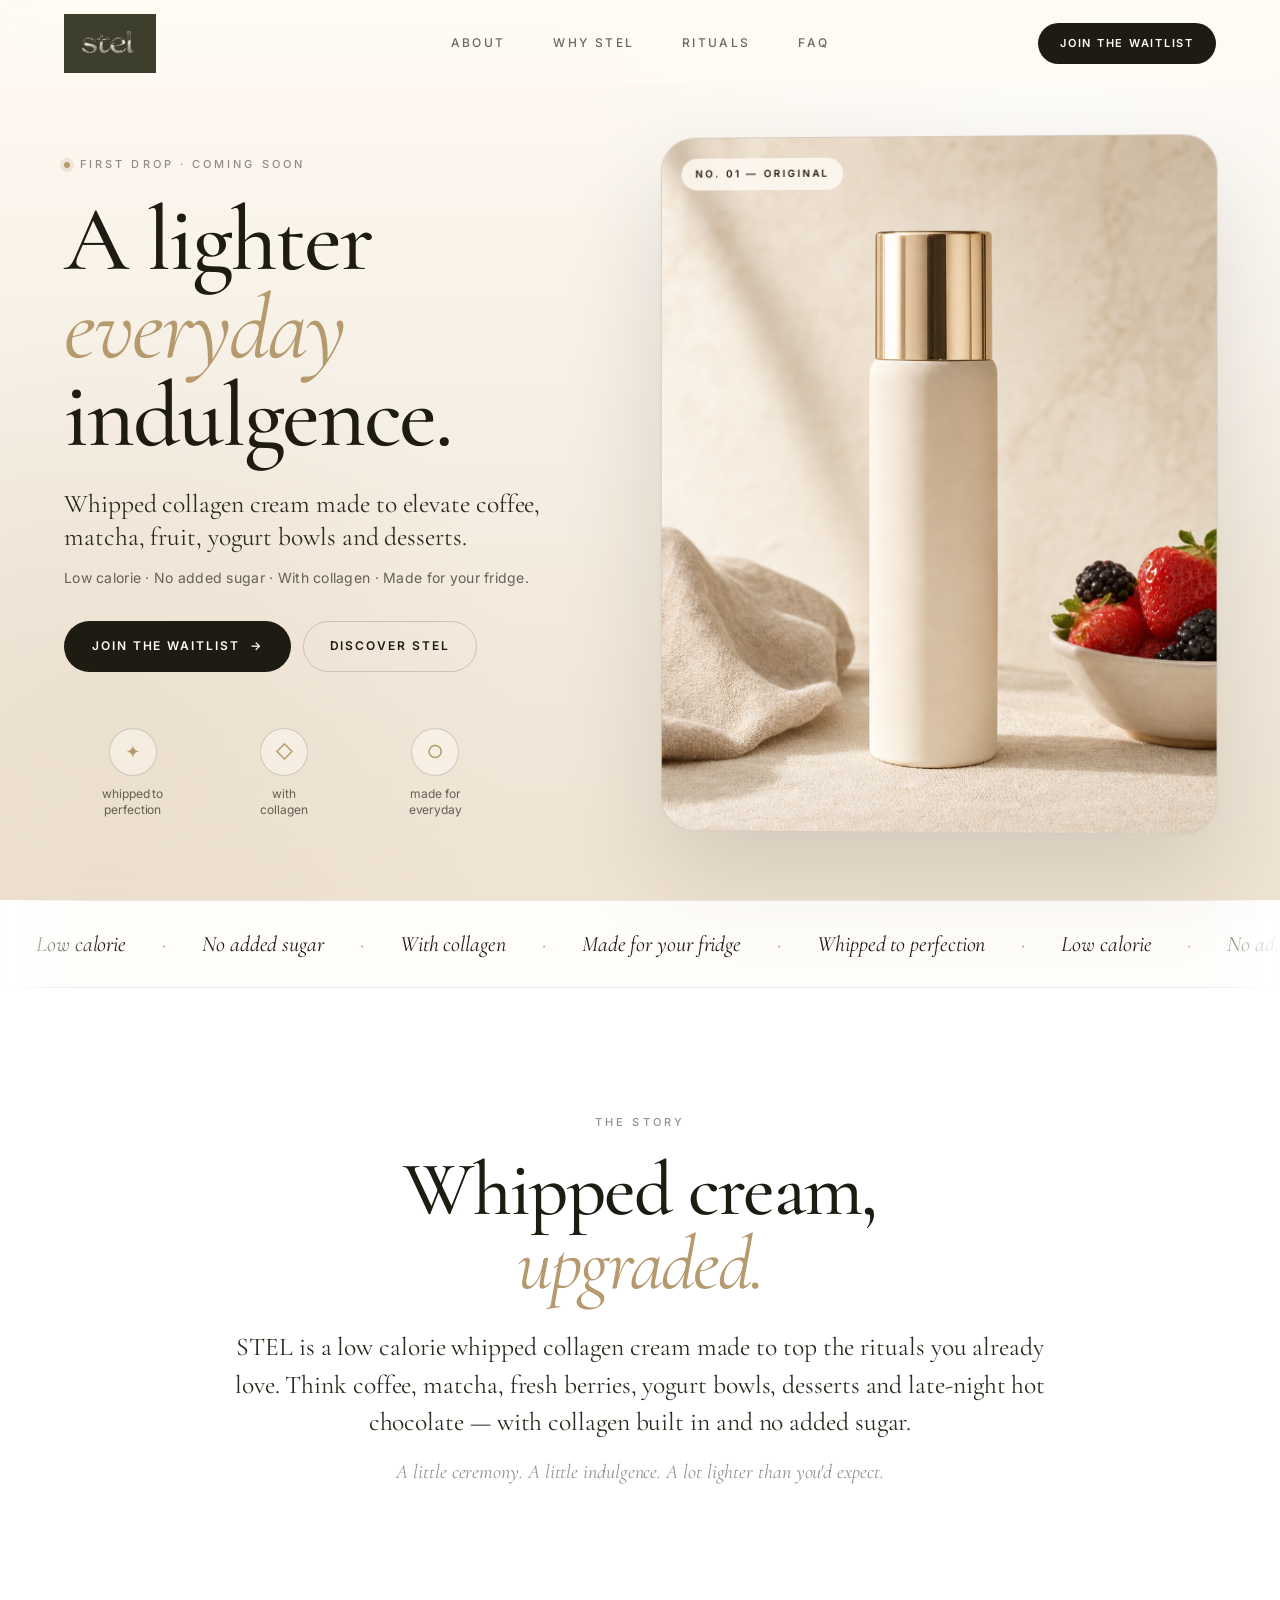
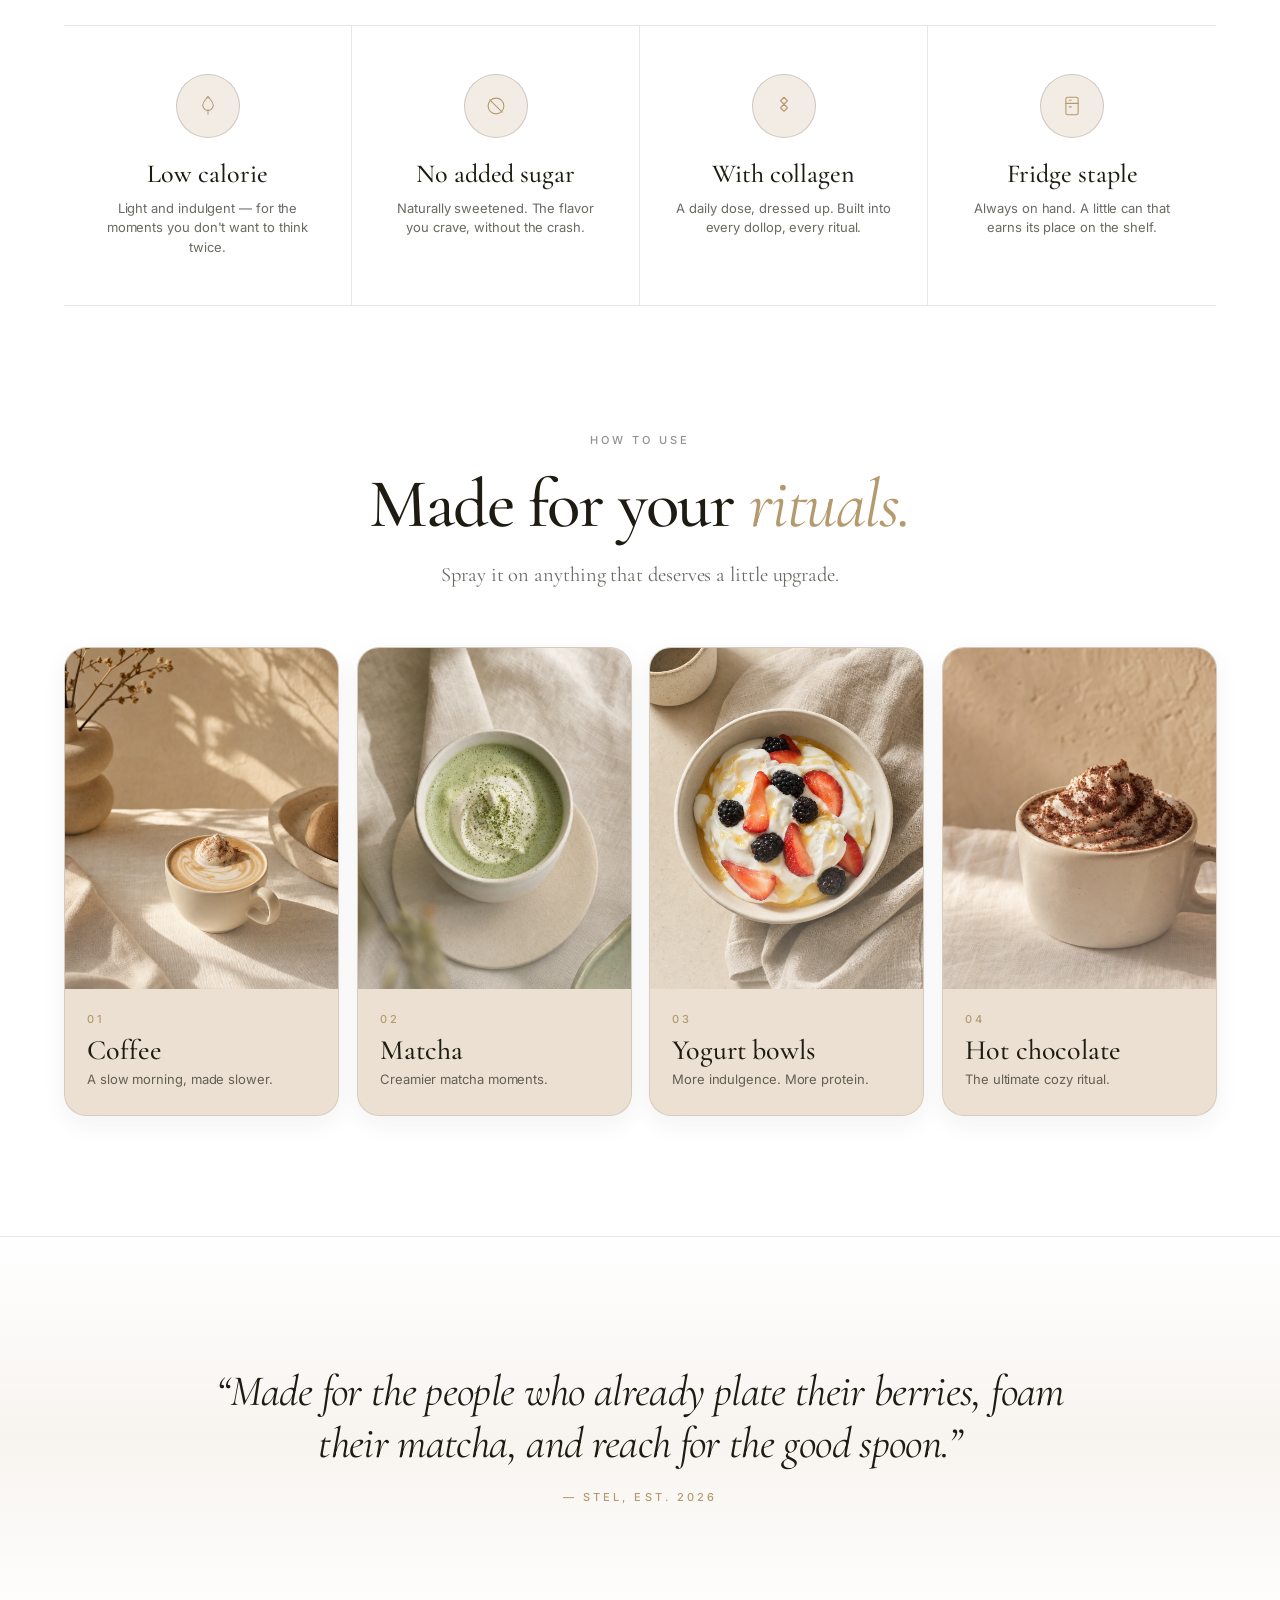
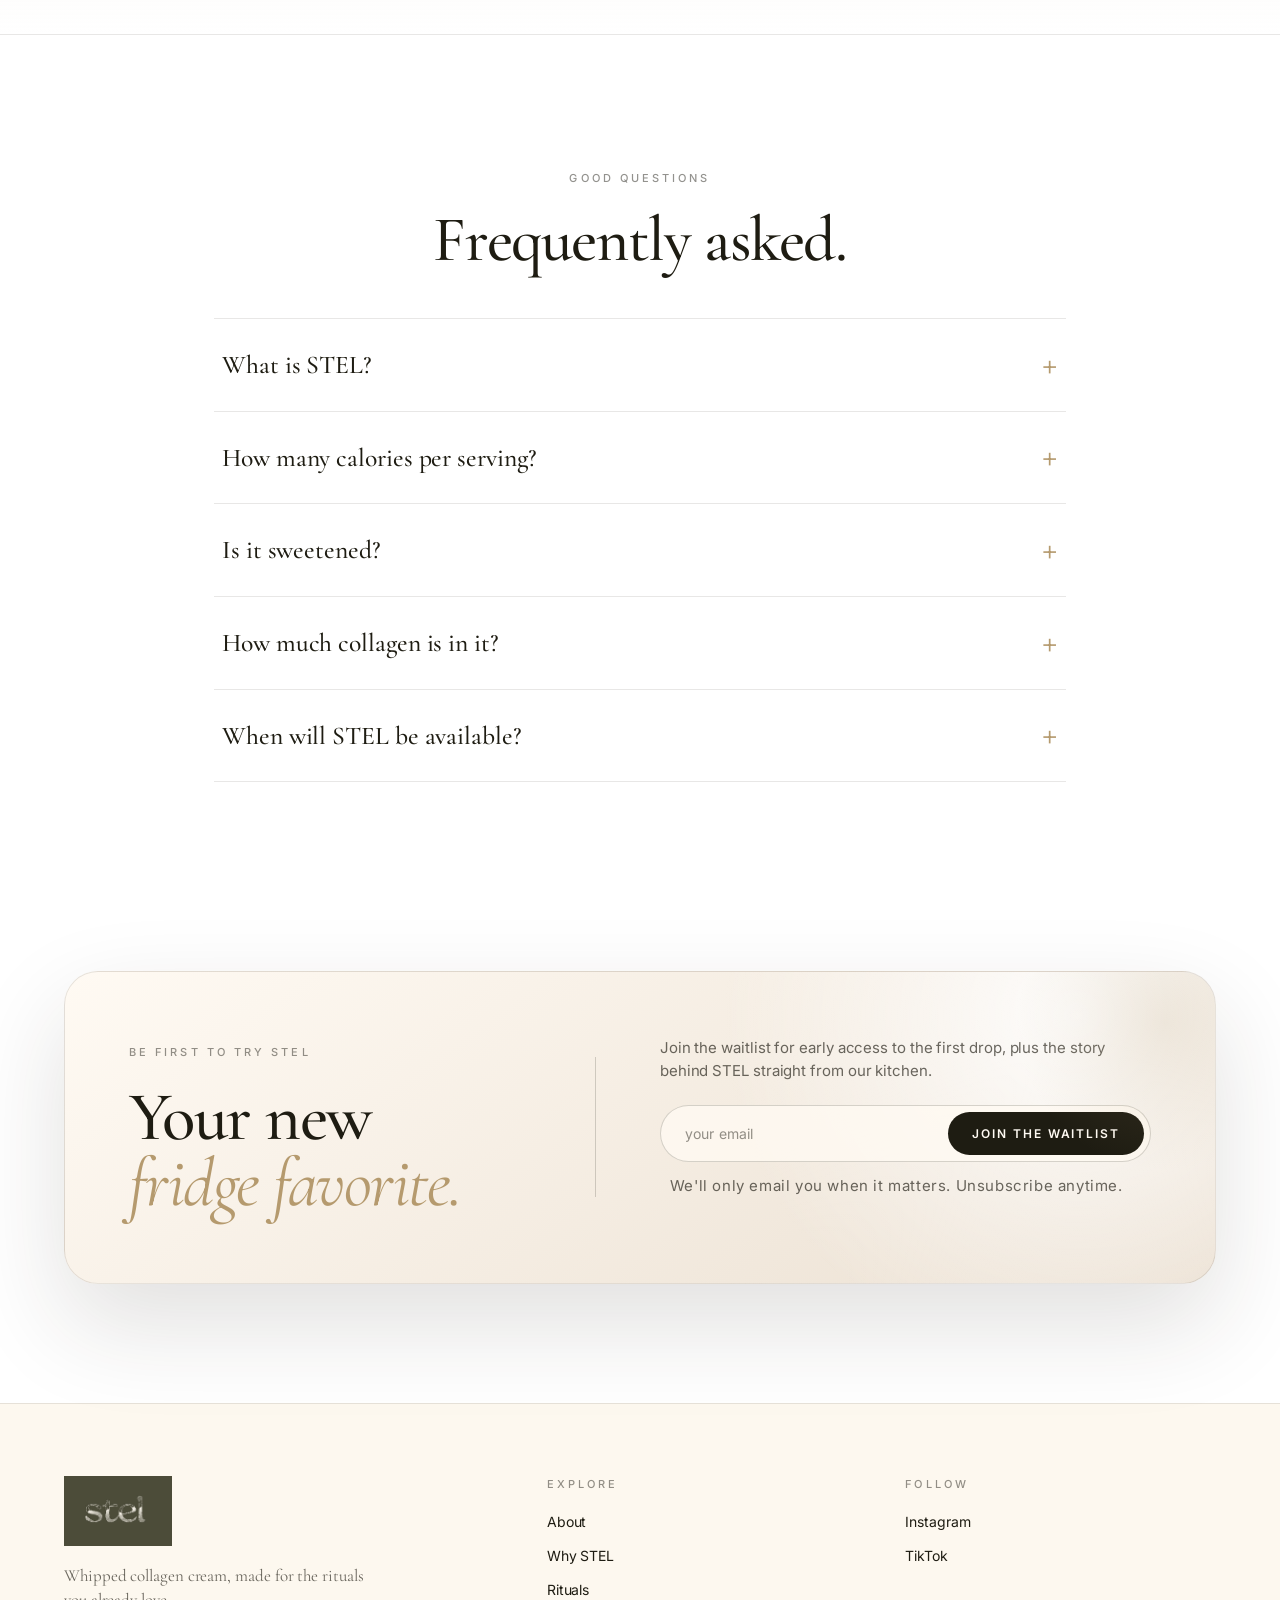
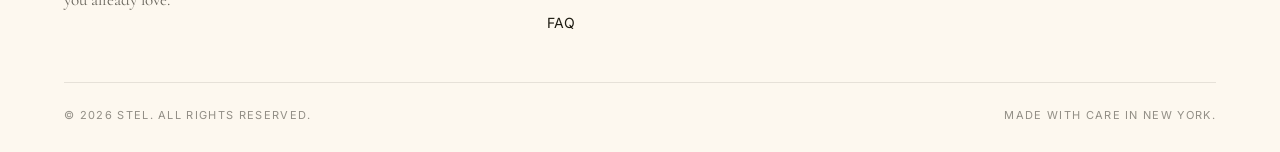
==== commit ba07c8d2: "Fix: use stel-logo-transparent.png (the real brand mark) The rebuild referenced assets/stel-logo.png" ====
--- a/index.html
+++ b/index.html
@@ -10,7 +10,7 @@
   <meta property="og:type" content="website" />
   <meta property="og:image" content="assets/stel-hero.jpg" />
   <meta name="theme-color" content="#f7f1e7" />
-  <link rel="icon" href="assets/stel-logo.png" type="image/png" />
+  <link rel="icon" href="assets/stel-logo-transparent.png" type="image/png" />
   <link rel="preconnect" href="https://fonts.googleapis.com" />
   <link rel="preconnect" href="https://fonts.gstatic.com" crossorigin />
   <link href="https://fonts.googleapis.com/css2?family=Cormorant+Garamond:ital,wght@0,400;0,500;0,600;1,400&family=Inter:wght@300;400;500;600;700&display=swap" rel="stylesheet" />
@@ -21,7 +21,7 @@
 
   <header class="site-header" id="siteHeader">
     <a class="brand-mark" href="#top" aria-label="STEL home">
-      <img src="assets/stel-logo.png" alt="STEL" />
+      <img src="assets/stel-logo-transparent.png" alt="STEL" />
     </a>
     <nav class="nav-links" aria-label="Primary">
       <a href="#about">About</a>
@@ -223,7 +223,7 @@
   <footer class="site-footer">
     <div class="footer-grid">
       <div class="footer-brand">
-        <img src="assets/stel-logo.png" alt="STEL" />
+        <img src="assets/stel-logo-transparent.png" alt="STEL" />
         <p>Whipped collagen cream, made for the rituals you already love.</p>
       </div>
       <nav aria-label="Footer">
--- a/styles.css
+++ b/styles.css
@@ -107,10 +107,15 @@
 
 .brand-mark {
   justify-self: start;
-  width: 80px;
+  width: 92px;
   display: inline-block;
 }
-.brand-mark img { width: 100%; height: auto; }
+.brand-mark img {
+  width: 100%;
+  height: auto;
+  /* logo art is dark olive on transparent — keep it crisp on the cream header */
+  filter: drop-shadow(0 1px 0 rgba(255,250,243,0.6));
+}
 
 .nav-links {
   justify-self: center;
@@ -697,7 +702,7 @@
   max-width: var(--max-w);
   margin: 0 auto 48px;
 }
-.footer-brand img { width: 96px; margin-bottom: 18px; opacity: 0.92; }
+.footer-brand img { width: 108px; margin-bottom: 18px; opacity: 0.92; }
 .footer-brand p {
   font-family: var(--serif);
   font-size: 17px;
